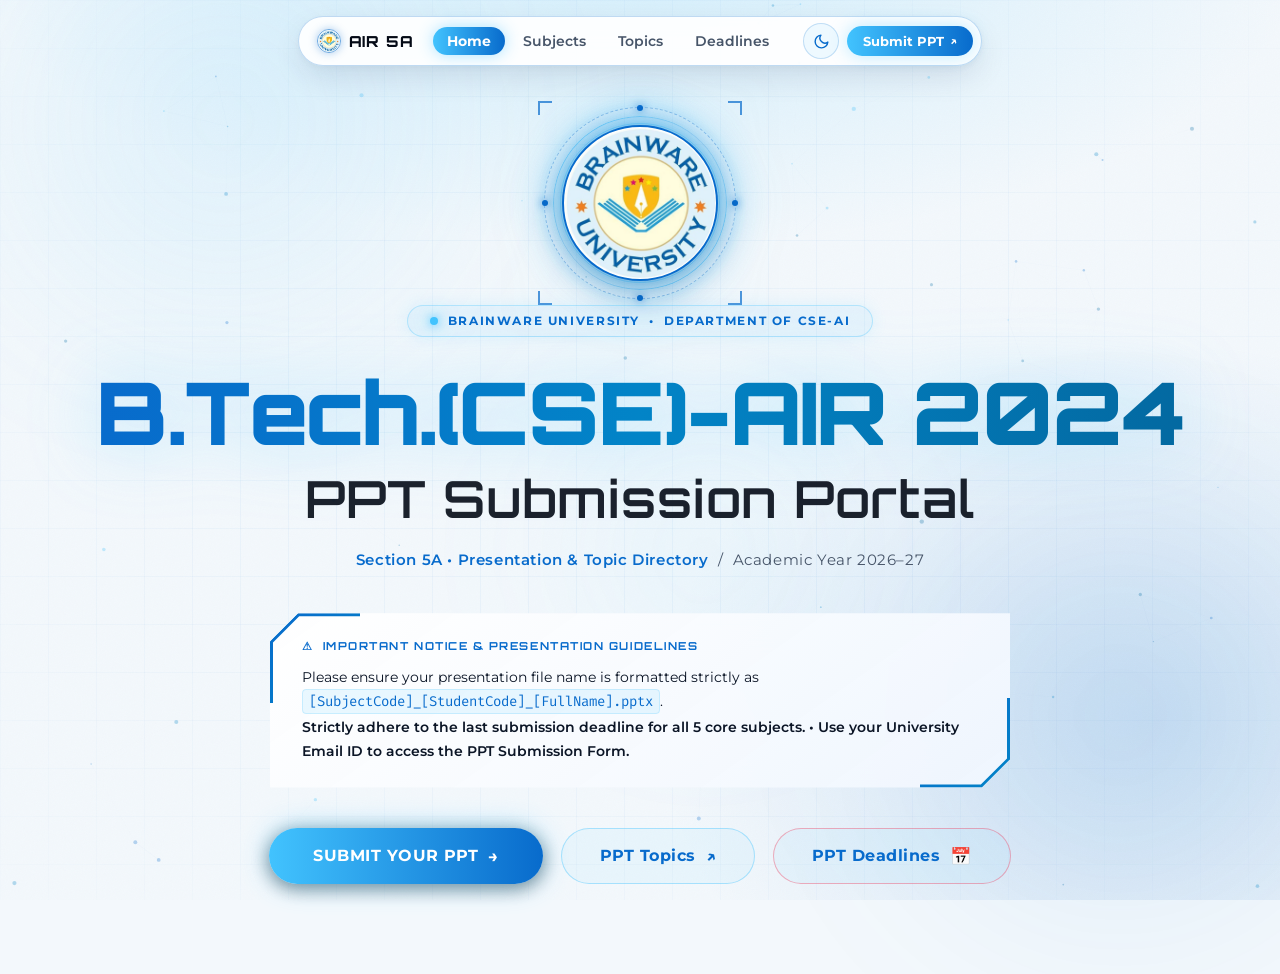
==== index.html @ d817765d "refactor: simplify topic tables to 5 columns - SL, Student Code, Name, Topic, Presentation Date" ====
<!DOCTYPE html>
<html lang="en" data-theme="dark">
<head>
<meta charset="UTF-8">
<meta name="viewport" content="width=device-width, initial-scale=1.0, maximum-scale=5.0">
<meta name="theme-color" content="#03060d">
<meta name="description" content="B.Tech.(CSE)-AIR 2024 • Sem 5 — PPT Submission Portal">
<title>B.Tech.(CSE)-AIR 2024 · Sem 5 — PPT Submission</title>
<link rel="preconnect" href="https://fonts.googleapis.com">
<link rel="preconnect" href="https://fonts.gstatic.com" crossorigin>
<link href="https://fonts.googleapis.com/css2?family=Montserrat:ital,wght@0,300;0,400;0,500;0,600;0,700;0,800;0,900;1,400;1,700&family=Orbitron:wght@500;600;700;800;900&family=Fira+Code:wght@400;500;600&display=swap" rel="stylesheet">
<link rel="stylesheet" href="css/style.css">
</head>
<body>

<!-- FIXED BACKGROUND SYSTEM -->
<div class="bg-layer bg-mesh"></div>
<div class="bg-layer bg-grid"></div>
<div class="bg-layer bg-noise"></div>
<div class="orb orb-1"></div>
<div class="orb orb-2"></div>
<div class="orb orb-3"></div>
<canvas id="constellation"></canvas>

<!-- FLOATING TOP NAVIGATION PILL -->
<header class="site-nav-wrap">
  <div class="site-nav">
    <div class="nav-brand" onclick="nav('home')">
      <img src="assets/brainware_logo.png" alt="Brainware University" class="nav-brand-logo">
      <span class="nav-title">AIR 5A</span>
    </div>
    <nav class="nav-links">
      <button class="nav-link active" onclick="nav('home')" data-nav="home">Home</button>
      <button class="nav-link" onclick="nav('subjects')" data-nav="subjects">Subjects</button>
      <button class="nav-link" onclick="nav('topics')" data-nav="topics">Topics</button>
      <button class="nav-link" onclick="nav('deadlines')" data-nav="deadlines">Deadlines</button>
    </nav>
    <div class="nav-actions">
      <button class="theme-toggle-btn" id="themeToggleBtn" aria-label="Toggle dark / light theme" title="Toggle theme">
        <svg class="theme-icon icon-moon" viewBox="0 0 24 24" fill="none" stroke="currentColor" stroke-width="2" stroke-linecap="round" stroke-linejoin="round">
          <path d="M21 12.79A9 9 0 1 1 11.21 3 7 7 0 0 0 21 12.79z"></path>
        </svg>
        <svg class="theme-icon icon-sun" viewBox="0 0 24 24" fill="none" stroke="currentColor" stroke-width="2" stroke-linecap="round" stroke-linejoin="round">
          <circle cx="12" cy="12" r="5"></circle>
          <line x1="12" y1="1" x2="12" y2="3"></line>
          <line x1="12" y1="21" x2="12" y2="23"></line>
          <line x1="4.22" y1="4.22" x2="5.64" y2="5.64"></line>
          <line x1="18.36" y1="18.36" x2="19.78" y2="19.78"></line>
          <line x1="1" y1="12" x2="3" y2="12"></line>
          <line x1="21" y1="12" x2="23" y2="12"></line>
          <line x1="4.22" y1="19.78" x2="5.64" y2="18.36"></line>
          <line x1="18.36" y1="5.64" x2="19.78" y2="4.22"></line>
        </svg>
      </button>
      <button class="nav-btn-submit" onclick="nav('subjects')">
        <span>Submit PPT</span>
        <span class="btn-arrow">↗</span>
      </button>
    </div>
  </div>
</header>

<!-- =========================================================================
     PAGE 1: HOME LANDING PAGE
========================================================================= -->
<div class="page active" id="home">

  <!-- =====================================================================
       ANIMATED HERO LOGO SHOWCASE (BRAINWARE UNIVERSITY)
  ===================================================================== -->
  <div class="hero-logo-showcase" id="heroLogoShowcase" aria-label="Brainware University Official Emblem">
    <div class="logo-ambient-aura" aria-hidden="true"></div>
    <div class="logo-orbital-ring ring-outer" aria-hidden="true">
      <span class="satellite-dot sat-1"></span>
      <span class="satellite-dot sat-2"></span>
      <span class="satellite-dot sat-3"></span>
      <span class="satellite-dot sat-4"></span>
    </div>
    <div class="logo-orbital-ring ring-mid" aria-hidden="true"></div>
    <div class="logo-orbital-ring ring-inner" aria-hidden="true"></div>
    <div class="logo-corner-brackets" aria-hidden="true">
      <span class="bracket-item b-tl"></span>
      <span class="bracket-item b-tr"></span>
      <span class="bracket-item b-bl"></span>
      <span class="bracket-item b-br"></span>
    </div>
    <div class="logo-disc" tabindex="0" role="img" aria-label="Brainware University Logo">
      <img src="assets/brainware_logo.png" alt="Brainware University Official Logo" class="hero-uni-logo" id="heroUniLogo">
      <div class="logo-shimmer-sweep" aria-hidden="true"></div>
      <div class="logo-ring-pulse" aria-hidden="true"></div>
    </div>
  </div>

  <div class="uni-badge">
    <span class="uni-badge-pulse"></span>
    Brainware University &nbsp;•&nbsp; Department of CSE-AI
  </div>

  <h1 class="hero-title">
    <span class="hero-line1">B.Tech.(CSE)-AIR 2024</span>
    <span class="hero-line2">PPT Submission Portal</span>
  </h1>

  <p class="hero-sub">
    <span>Section 5A • Presentation & Topic Directory</span> &nbsp;/&nbsp; Academic Year 2026–27
  </p>

  <div class="notice-card">
    <div class="notice-label">
      ⚠ &nbsp;Important Notice & Presentation Guidelines
    </div>
    Please ensure your presentation file name is formatted strictly as <code>[SubjectCode]_[StudentCode]_[FullName].pptx</code>.
    <br><strong>Strictly adhere to the last submission deadline for all 5 core subjects. • Use your University Email ID to access the PPT Submission Form.</strong>
  </div>

  <div class="cta-group">
    <button class="btn-primary" id="ctaBtn" onclick="nav('subjects')" aria-label="Go to subject list to submit your presentation">
      <span class="btn-label">Submit Your PPT</span>
      <span class="btn-icon">→</span>
    </button>
    <button class="btn-secondary" id="topicBtn" aria-label="Know your presentation topic">
      <span class="btn-label">PPT Topics</span>
      <span class="btn-icon">↗</span>
    </button>
    <button class="btn-secondary" id="deadlineBtn" style="border-color: rgba(244, 63, 94, 0.4);" aria-label="Check the last submission date">
      <span class="btn-label">PPT Deadlines</span>
      <span class="btn-icon">📅</span>
    </button>
  </div>

</div>

<!-- =========================================================================
     PAGE 2: SUBJECTS LISTING PAGE
========================================================================= -->
<div class="page" id="subjects">
  <button class="back-btn" id="backBtn">← Back</button>

  <div class="section-header">
    <div class="section-eyebrow">Semester 5 Subjects</div>
    <h2 class="section-title">Select <em>The Subject</em></h2>
    <p class="section-desc">Tap a subject to view assigned presentation topics, guidelines, and submit your presentation slides</p>
  </div>

  <div class="cards-grid" role="list">

    <!-- Subject 01 -->
    <div class="subject-card" role="listitem" data-code="BTR50112">
      <div class="card-num">Subject 01</div>
      <div>
        <div class="card-name">Robotics and Artificial Intelligence</div>
        <div class="card-code">BTR50112</div>
      </div>
      <div class="card-deadline">📅 Last Submission Date: September 28, 2026</div>
      <div class="card-actions">
        <button class="card-action-btn primary" onclick="nav('rai-detail')">View Topics & Schedule ↗</button>
        <button class="card-action-btn secondary" onclick="openSubmitModal('BTR50112')">Submit PPT ↗</button>
      </div>
      <div class="card-arrow" onclick="nav('rai-detail')">↗</div>
    </div>

    <!-- Subject 02 -->
    <div class="subject-card" role="listitem" data-code="BTR50113">
      <div class="card-num">Subject 02</div>
      <div>
        <div class="card-name">Robot Safety and Maintenance</div>
        <div class="card-code">BTR50113</div>
      </div>
      <div class="card-deadline">📅 Last Submission Date: October 5, 2026</div>
      <div class="card-actions">
        <button class="card-action-btn primary" onclick="nav('rsm-detail')">View Topics & Schedule ↗</button>
        <button class="card-action-btn secondary" onclick="openSubmitModal('BTR50113')">Submit PPT ↗</button>
      </div>
      <div class="card-arrow" onclick="nav('rsm-detail')">↗</div>
    </div>

    <!-- Subject 03 -->
    <div class="subject-card" role="listitem" data-code="BTR50114">
      <div class="card-num">Subject 03</div>
      <div>
        <div class="card-name">Theory of Machine & Machine Design</div>
        <div class="card-code">BTR50114</div>
      </div>
      <div class="card-deadline">📅 Last Submission Date: October 8, 2026</div>
      <div class="card-actions">
        <button class="card-action-btn primary" onclick="nav('tmmd-detail')">View Topics & Schedule ↗</button>
        <button class="card-action-btn secondary" onclick="openSubmitModal('BTR50114')">Submit PPT ↗</button>
      </div>
      <div class="card-arrow" onclick="nav('tmmd-detail')">↗</div>
    </div>

    <!-- Subject 04 -->
    <div class="subject-card" role="listitem" data-code="BTR50115">
      <div class="card-num">Subject 04</div>
      <div>
        <div class="card-name">Professional Ethics</div>
        <div class="card-code">BTR50115</div>
      </div>
      <div class="card-deadline">📅 Last Submission Date: September 28, 2026</div>
      <div class="card-actions">
        <button class="card-action-btn primary" onclick="nav('pe-detail')">View Topics & Schedule ↗</button>
        <button class="card-action-btn secondary" onclick="openSubmitModal('BTR50115')">Submit PPT ↗</button>
      </div>
      <div class="card-arrow" onclick="nav('pe-detail')">↗</div>
    </div>

    <!-- Subject 05 -->
    <div class="subject-card" role="listitem" data-code="BTR50116">
      <div class="card-num">Subject 05</div>
      <div>
        <div class="card-name">Robotic Algorithms</div>
        <div class="card-code">BTR50116</div>
      </div>
      <div class="card-deadline">📅 Last Submission Date: October 15, 2026</div>
      <div class="card-actions">
        <button class="card-action-btn primary" onclick="nav('ra-detail')">View Topics & Schedule ↗</button>
        <button class="card-action-btn secondary" onclick="openSubmitModal('BTR50116')">Submit PPT ↗</button>
      </div>
      <div class="card-arrow" onclick="nav('ra-detail')">↗</div>
    </div>

  </div>
</div>


<!-- =========================================================================
     PAGE 3: MASTER TOPICS DIRECTORY
========================================================================= -->
<div class="page" id="topics">
  <button class="back-btn" id="backBtn2">← Back</button>

  <div class="section-header">
    <div class="section-eyebrow">Find Your Topic</div>
    <h2 class="section-title">Your <em>Presentation Topics</em></h2>
    <p class="section-desc">Locate your Student Code or Name across all 5 subjects, or filter by specific subject</p>
  </div>

  <!-- Subject Quick Launch Grid -->
  <div class="cards-grid" role="list">
    <div class="topic-card clickable" id="raiCard" role="listitem" tabindex="0" data-code="BTR50112" aria-label="View Robotics & AI topics">
      <div class="card-num">Subject 01</div>
      <div>
        <div class="card-name">Robotics and Artificial Intelligence</div>
        <div class="card-code">BTR50112</div>
      </div>
      <div class="card-status-ready">✓ &nbsp;55 Topics available — click to view</div>
      <div class="card-arrow">↗</div>
    </div>

    <div class="topic-card clickable" id="rsmCard" role="listitem" tabindex="0" data-code="BTR50113" aria-label="View Robot Safety topics">
      <div class="card-num">Subject 02</div>
      <div>
        <div class="card-name">Robot Safety and Maintenance</div>
        <div class="card-code">BTR50113</div>
      </div>
      <div class="card-status-ready">✓ &nbsp;55 Topics available — click to view</div>
      <div class="card-arrow">↗</div>
    </div>

    <div class="topic-card clickable" id="tmmdCard" role="listitem" tabindex="0" data-code="BTR50114" aria-label="View Theory of Machine topics">
      <div class="card-num">Subject 03</div>
      <div>
        <div class="card-name">Theory of Machine & Machine Design</div>
        <div class="card-code">BTR50114</div>
      </div>
      <div class="card-status-ready">✓ &nbsp;55 Topics available — click to view</div>
      <div class="card-arrow">↗</div>
    </div>

    <div class="topic-card clickable" id="peCard" role="listitem" tabindex="0" data-code="BTR50115" aria-label="View Professional Ethics topics">
      <div class="card-num">Subject 04</div>
      <div>
        <div class="card-name">Professional Ethics</div>
        <div class="card-code">BTR50115</div>
      </div>
      <div class="card-status-ready">✓ &nbsp;56 Topics available — click to view</div>
      <div class="card-arrow">↗</div>
    </div>

    <div class="topic-card clickable" id="raCard" role="listitem" tabindex="0" data-code="BTR50116" aria-label="View Robotic Algorithms topics">
      <div class="card-num">Subject 05</div>
      <div>
        <div class="card-name">Robotic Algorithms</div>
        <div class="card-code">BTR50116</div>
      </div>
      <div class="card-status-ready">✓ &nbsp;55 Topics available — click to view</div>
      <div class="card-arrow">↗</div>
    </div>
  </div>

  <!-- Master Universal Search & Filter Section -->
  <div class="search-section-box">
    <div class="search-wrap">
      <span class="search-icon">🔍</span>
      <input class="search-input" id="masterSearch" type="search" placeholder="Search across all subjects by student code, name, or topic…" autocomplete="off" spellcheck="false">
    </div>

    <div class="filter-pills" id="masterFilterPills">
      <button class="filter-btn active" data-filter="all">All Subjects (276)</button>
      <button class="filter-btn" data-filter="rai">Robotics & AI (55)</button>
      <button class="filter-btn" data-filter="rsm">Robot Safety (55)</button>
      <button class="filter-btn" data-filter="tmmd">Machine Design (55)</button>
      <button class="filter-btn" data-filter="pe">Prof. Ethics (56)</button>
      <button class="filter-btn" data-filter="ra">Robotic Algorithms (55)</button>
    </div>

    <div class="search-count" id="masterCount">Showing all <strong>276</strong> topic allocations</div>

    <div class="table-wrap">
      <table class="data-table" id="masterTable">
        <thead>
          <tr>
            <th>SL.</th>
            <th>STUDENT CODE</th>
            <th>NAME</th>
            <th>PRESENTATION TOPIC</th>
            <th>PRESENTATION DATE (IF AVAILABLE)</th>
          </tr>
        </thead>
        <tbody id="masterTbody"></tbody>
      </table>
    </div>
  </div>
</div>


<!-- =========================================================================
     PAGE 4: SUBMISSION DEADLINES
========================================================================= -->
<div class="page" id="deadlines">
  <button class="back-btn" id="backBtn6">← Back</button>
  
  <div class="detail-header">
    <div class="section-eyebrow">Submission Calendar</div>
    <h2>Submission <em>Deadlines</em></h2>
    <p>Final dates for PPT submission & presentation schedule — Semester 5 (AIR 5A)</p>
  </div>
  
  <div class="table-wrap">
    <table class="data-table">
      <thead>
        <tr>
          <th>Sl.</th>
          <th>Subject Name</th>
          <th>Subject Code</th>
          <th>Submission Deadline</th>
        </tr>
      </thead>
      <tbody>
        <tr>
          <td class="td-sl">01</td>
          <td class="td-name">Robotics and Artificial Intelligence</td>
          <td class="td-code">BTR50112</td>
          <td class="td-date">September 28, 2026</td>
        </tr>
        <tr>
          <td class="td-sl">02</td>
          <td class="td-name">Robot Safety and Maintenance</td>
          <td class="td-code">BTR50113</td>
          <td class="td-date">October 5, 2026</td>
        </tr>
        <tr>
          <td class="td-sl">03</td>
          <td class="td-name">Theory of Machine & Machine Design</td>
          <td class="td-code">BTR50114</td>
          <td class="td-date">October 8, 2026</td>
        </tr>
        <tr>
          <td class="td-sl">04</td>
          <td class="td-name">Professional Ethics</td>
          <td class="td-code">BTR50115</td>
          <td class="td-date">September 28, 2026</td>
        </tr>
        <tr>
          <td class="td-sl">05</td>
          <td class="td-name">Robotic Algorithms</td>
          <td class="td-code">BTR50116</td>
          <td class="td-date">October 15, 2026</td>
        </tr>
      </tbody>
    </table>
  </div>
</div>


<!-- =========================================================================
     PAGE 5: SUBJECT DETAIL - ROBOTICS AND AI (BTR50112)
========================================================================= -->
<div class="page" id="rai-detail">
  <button class="back-btn" id="backBtn3">← Back to Subjects</button>
  <div class="detail-header">
    <h2>Robotics and <em>Artificial Intelligence</em></h2>
    <p>B.Tech.(CSE) – AIR 2024 &nbsp;·&nbsp; Year 3 • Semester 5 (Section 5A)</p>
  </div>
  <div class="detail-meta">
    <span class="meta-pill cyan">BTR50112</span>
    <span class="meta-pill slate">4 Credits • Dept. of CSE</span>
    <span class="meta-pill slate">Date Format: dd/mm/yyyy</span>
    <span class="meta-pill" style="color:var(--green);background:rgba(16,185,129,0.08);border-color:rgba(16,185,129,0.25);">SUBMISSION OPEN</span>
  </div>
  <div class="search-wrap">
    <span class="search-icon">🔍</span>
    <input class="search-input" id="raiSearch" type="search" placeholder="Search by student code, name or topic…" autocomplete="off" spellcheck="false">
  </div>
  <div class="search-count" id="raiCount">Showing all <strong>55</strong> students</div>
  <div class="table-wrap">
    <table class="data-table" id="raiTable">
      <thead>
        <tr>
          <th>SL.</th>
          <th>STUDENT CODE</th>
          <th>NAME</th>
          <th>PRESENTATION TOPIC</th>
          <th>PRESENTATION DATE (IF AVAILABLE)</th>
        </tr>
      </thead>
      <tbody id="raiTbody"></tbody>
    </table>
  </div>
  <div class="detail-footer-action">
    <button class="btn-primary" onclick="openSubmitModal('BTR50112')">Submit PPT for Robotics & AI →</button>
  </div>
</div>


<!-- =========================================================================
     PAGE 6: SUBJECT DETAIL - ROBOT SAFETY & MAINTENANCE (BTR50113)
========================================================================= -->
<div class="page" id="rsm-detail">
  <button class="back-btn" id="backBtn4">← Back to Subjects</button>
  <div class="detail-header">
    <h2>Robot Safety and <em>Maintenance</em></h2>
    <p>B.Tech.(CSE) – AIR 2024 &nbsp;·&nbsp; Year 3 • Semester 5 (Section 5A)</p>
  </div>
  <div class="detail-meta">
    <span class="meta-pill cyan">BTR50113</span>
    <span class="meta-pill slate">3 Credits • Dept. of CSE</span>
    <span class="meta-pill slate">Date Format: dd/mm/yyyy</span>
    <span class="meta-pill" style="color:var(--green);background:rgba(16,185,129,0.08);border-color:rgba(16,185,129,0.25);">SUBMISSION OPEN</span>
  </div>
  <div class="search-wrap">
    <span class="search-icon">🔍</span>
    <input class="search-input" id="rsmSearch" type="search" placeholder="Search by student code, name or topic…" autocomplete="off" spellcheck="false">
  </div>
  <div class="search-count" id="rsmCount">Showing all <strong>55</strong> students</div>
  <div class="table-wrap">
    <table class="data-table" id="rsmTable">
      <thead>
        <tr>
          <th>SL.</th>
          <th>STUDENT CODE</th>
          <th>NAME</th>
          <th>PRESENTATION TOPIC</th>
          <th>PRESENTATION DATE (IF AVAILABLE)</th>
        </tr>
      </thead>
      <tbody id="rsmTbody"></tbody>
    </table>
  </div>
  <div class="detail-footer-action">
    <button class="btn-primary" onclick="openSubmitModal('BTR50113')">Submit PPT for Robot Safety →</button>
  </div>
</div>


<!-- =========================================================================
     PAGE 7: SUBJECT DETAIL - THEORY OF MACHINE & MACHINE DESIGN (BTR50114)
========================================================================= -->
<div class="page" id="tmmd-detail">
  <button class="back-btn" id="backBtn5">← Back to Subjects</button>
  <div class="detail-header">
    <h2>Theory of Machine & <em>Machine Design</em></h2>
    <p>B.Tech.(CSE) – AIR 2024 &nbsp;·&nbsp; Year 3 • Semester 5 (Section 5A)</p>
  </div>
  <div class="detail-meta">
    <span class="meta-pill cyan">BTR50114</span>
    <span class="meta-pill slate">4 Credits • Dept. of Mechanical & CSE</span>
    <span class="meta-pill slate">Date Format: dd/mm/yyyy</span>
    <span class="meta-pill" style="color:var(--green);background:rgba(16,185,129,0.08);border-color:rgba(16,185,129,0.25);">SUBMISSION OPEN</span>
  </div>
  <div class="search-wrap">
    <span class="search-icon">🔍</span>
    <input class="search-input" id="tmmdSearch" type="search" placeholder="Search by student code, name or topic…" autocomplete="off" spellcheck="false">
  </div>
  <div class="search-count" id="tmmdCount">Showing all <strong>55</strong> students</div>
  <div class="table-wrap">
    <table class="data-table" id="tmmdTable">
      <thead>
        <tr>
          <th>SL.</th>
          <th>STUDENT CODE</th>
          <th>NAME</th>
          <th>PRESENTATION TOPIC</th>
          <th>PRESENTATION DATE (IF AVAILABLE)</th>
        </tr>
      </thead>
      <tbody id="tmmdTbody"></tbody>
    </table>
  </div>
  <div class="detail-footer-action">
    <button class="btn-primary" onclick="openSubmitModal('BTR50114')">Submit PPT for Machine Design →</button>
  </div>
</div>


<!-- =========================================================================
     PAGE 8: SUBJECT DETAIL - PROFESSIONAL ETHICS (BTR50115)
========================================================================= -->
<div class="page" id="pe-detail">
  <button class="back-btn" id="backBtn7">← Back to Subjects</button>
  <div class="detail-header">
    <h2>Professional <em>Ethics</em></h2>
    <p>B.Tech.(CSE) – AIR 2024 &nbsp;·&nbsp; Year 3 • Semester 5 (Section 5A)</p>
  </div>
  <div class="detail-meta">
    <span class="meta-pill cyan">BTR50115</span>
    <span class="meta-pill slate">2 Credits • Humanities & Social Sciences</span>
    <span class="meta-pill slate">Date Format: dd/mm/yyyy</span>
    <span class="meta-pill" style="color:var(--green);background:rgba(16,185,129,0.08);border-color:rgba(16,185,129,0.25);">SUBMISSION OPEN</span>
  </div>
  <div class="search-wrap">
    <span class="search-icon">🔍</span>
    <input class="search-input" id="peSearch" type="search" placeholder="Search by student code, name or topic…" autocomplete="off" spellcheck="false">
  </div>
  <div class="search-count" id="peCount">Showing all <strong>56</strong> students</div>
  <div class="table-wrap">
    <table class="data-table" id="peTable">
      <thead>
        <tr>
          <th>SL.</th>
          <th>STUDENT CODE</th>
          <th>NAME</th>
          <th>PRESENTATION TOPIC</th>
          <th>PRESENTATION DATE (IF AVAILABLE)</th>
        </tr>
      </thead>
      <tbody id="peTbody"></tbody>
    </table>
  </div>
  <div class="detail-footer-action">
    <button class="btn-primary" onclick="openSubmitModal('BTR50115')">Submit PPT for Professional Ethics →</button>
  </div>
</div>


<!-- =========================================================================
     PAGE 9: SUBJECT DETAIL - ROBOTIC ALGORITHMS (BTR50116)
========================================================================= -->
<div class="page" id="ra-detail">
  <button class="back-btn" id="backBtn8">← Back to Subjects</button>
  <div class="detail-header">
    <h2>Robotic <em>Algorithms</em></h2>
    <p>B.Tech.(CSE) – AIR 2024 &nbsp;·&nbsp; Year 3 • Semester 5 (Section 5A)</p>
  </div>
  <div class="detail-meta">
    <span class="meta-pill cyan">BTR50116</span>
    <span class="meta-pill slate">4 Credits • Dept. of CSE</span>
    <span class="meta-pill slate">Date Format: dd/mm/yyyy</span>
    <span class="meta-pill" style="color:var(--green);background:rgba(16,185,129,0.08);border-color:rgba(16,185,129,0.25);">SUBMISSION OPEN</span>
  </div>
  <div class="search-wrap">
    <span class="search-icon">🔍</span>
    <input class="search-input" id="raSearch" type="search" placeholder="Search by student code, name or topic…" autocomplete="off" spellcheck="false">
  </div>
  <div class="search-count" id="raCount">Showing all <strong>55</strong> students</div>
  <div class="table-wrap">
    <table class="data-table" id="raTable">
      <thead>
        <tr>
          <th>SL.</th>
          <th>STUDENT CODE</th>
          <th>NAME</th>
          <th>PRESENTATION TOPIC</th>
          <th>PRESENTATION DATE (IF AVAILABLE)</th>
        </tr>
      </thead>
      <tbody id="raTbody"></tbody>
    </table>
  </div>
  <div class="detail-footer-action">
    <button class="btn-primary" onclick="openSubmitModal('BTR50116')">Submit PPT for Robotic Algorithms →</button>
  </div>
</div>


<!-- =========================================================================
     INTERACTIVE PPT SUBMISSION MODAL
========================================================================= -->
<div class="modal-backdrop" id="submitModal" role="dialog" aria-modal="true" aria-labelledby="modalTitle">
  <div class="modal-box">
    <div class="modal-header">
      <div class="modal-badge">Direct Upload</div>
      <h3 id="modalTitle">Submit Your Presentation</h3>
      <button class="modal-close" onclick="closeSubmitModal()" aria-label="Close dialog">×</button>
    </div>

    <!-- Form View -->
    <div id="modalFormView">
      <form id="pptUploadForm" onsubmit="handleFormSubmit(event)">
        
        <div class="form-group">
          <label for="modalSubject">Select Subject</label>
          <select id="modalSubject" required onchange="onModalSubjectChange()">
            <option value="">-- Choose Subject --</option>
            <option value="BTR50112">Robotics and Artificial Intelligence (BTR50112)</option>
            <option value="BTR50113">Robot Safety and Maintenance (BTR50113)</option>
            <option value="BTR50114">Theory of Machine & Machine Design (BTR50114)</option>
            <option value="BTR50115">Professional Ethics (BTR50115)</option>
            <option value="BTR50116">Robotic Algorithms (BTR50116)</option>
          </select>
        </div>

        <div class="form-row two-col">
          <div class="form-group">
            <label for="modalRoll">Student Code / Roll</label>
            <input type="text" id="modalRoll" placeholder="e.g. BWU/BAR/24/001" required autocomplete="off" oninput="onModalRollInput()">
          </div>
          <div class="form-group">
            <label for="modalName">Full Name</label>
            <input type="text" id="modalName" placeholder="Full Student Name" required>
          </div>
        </div>

        <div class="form-group">
          <label for="modalTopic">Assigned Presentation Topic</label>
          <input type="text" id="modalTopic" placeholder="Topic will auto-fill from roster..." required>
        </div>

        <div class="form-group">
          <label>Attach Presentation File (.pptx, .ppt, .pdf)</label>
          <div class="drop-zone" id="modalDropZone">
            <div class="drop-icon">📁</div>
            <div class="drop-text">Drag & drop your presentation file here, or <span>Browse</span></div>
            <div class="drop-sub">Accepted formats: .pptx, .ppt, .pdf (Max size: 50MB)</div>
            <input type="file" id="modalFileInput" accept=".pptx,.ppt,.pdf" style="display:none" onchange="onFileSelected(this)">
          </div>
          <div class="selected-file-badge" id="selectedFileBadge" style="display:none">
            <span class="file-icon">📄</span>
            <span class="file-name" id="selectedFileName"></span>
            <button type="button" class="file-remove" onclick="removeSelectedFile()">×</button>
          </div>
        </div>

        <div class="modal-actions">
          <button type="button" class="btn-secondary" onclick="closeSubmitModal()">Cancel</button>
          <button type="submit" class="btn-primary" id="modalSubmitBtn">
            <span class="btn-label">Submit Presentation</span>
            <span class="btn-icon">→</span>
          </button>
        </div>
      </form>
    </div>

    <!-- Success / Receipt View -->
    <div id="modalSuccessView" style="display:none">
      <div class="success-icon">✓</div>
      <h3 class="success-title">Presentation Submitted!</h3>
      <p class="success-sub">Your presentation has been verified and registered in the departmental evaluation log.</p>
      
      <div class="receipt-card">
        <div class="receipt-row">
          <span class="receipt-label">Receipt Code:</span>
          <span class="receipt-val code" id="receiptId">AIR5A-BTR50112-001-9921</span>
        </div>
        <div class="receipt-row">
          <span class="receipt-label">Student:</span>
          <span class="receipt-val" id="receiptStudent">SOUMEN BHANDARI (BWU/BAR/24/001)</span>
        </div>
        <div class="receipt-row">
          <span class="receipt-label">Subject:</span>
          <span class="receipt-val" id="receiptSubject">Robotics and Artificial Intelligence</span>
        </div>
        <div class="receipt-row">
          <span class="receipt-label">Topic:</span>
          <span class="receipt-val" id="receiptTopic">Forward and Inverse Kinematics in Articulated Arms</span>
        </div>
        <div class="receipt-row">
          <span class="receipt-label">Timestamp:</span>
          <span class="receipt-val" id="receiptTime"></span>
        </div>
      </div>

      <div class="modal-actions" style="margin-top:20px;">
        <button class="btn-secondary" onclick="copyReceiptCode()">Copy Receipt ID</button>
        <button class="btn-primary" onclick="closeSubmitModal()">Done</button>
      </div>
    </div>

  </div>
</div>

<!-- TOAST CONTAINER -->
<div id="toast" class="toast-popup"></div>

<script src="js/app.js"></script>
</body>
</html>
---- css/style.css ----
/* ==========================================================================
   B.Tech.(CSE)-AIR 2024 · Sem 5 / AIR 5A — CYBER EVENT DESIGN SYSTEM
   Theme inspired by Hack2Skill Snowflake CoCo CLI Hackathon GCC Edition
   Palette: Pitch Obsidian Black (#000000), Snowflake Cyan (#42c3fe), Cobalt (#086bcc)
   Typography: Orbitron (Display / Headings) & Montserrat (Body / UI)
   ========================================================================== */

*, *::before, *::after {
  box-sizing: border-box;
  margin: 0;
  padding: 0;
}

:root, [data-theme="dark"] {
  /* Core Hackathon Dark Palette */
  --bg:            #000000;
  --bg2:           #040711;
  --bg3:           #070d1e;
  --surface:       rgba(8, 14, 28, 0.85);
  --surface2:      rgba(12, 22, 42, 0.75);
  --surface-solid: #060b18;

  --card-bg:       linear-gradient(180deg, rgba(8, 16, 32, 0.9) 0%, rgba(3, 7, 18, 0.96) 100%);
  --card-border:   rgba(66, 195, 254, 0.2);
  --card-hover-border: rgba(66, 195, 254, 0.65);
  --card-shadow:   0 16px 40px rgba(0, 0, 0, 0.75), 0 0 24px rgba(66, 195, 254, 0.06);
  --card-hover-shadow: 0 24px 50px rgba(0, 0, 0, 0.88), 0 0 38px rgba(66, 195, 254, 0.25);

  /* Snowflake CoCo CLI Colors */
  --cyan:          #42c3fe;
  --cyan-glow:     rgba(66, 195, 254, 0.4);
  --cyan-subtle:   rgba(66, 195, 254, 0.1);
  --blue:          #086bcc;
  --blue-glow:     rgba(8, 107, 204, 0.35);
  --violet:        #086bcc;
  --violet-glow:   rgba(8, 107, 204, 0.3);
  --amber:         #38bdf8;
  --amber-glow:    rgba(56, 189, 248, 0.25);
  --green:         #10b981;
  --green-glow:    rgba(16, 185, 129, 0.25);
  --rose:          #f43f5e;

  --txt:           #ffffff;
  --txt2:          #94a3b8;
  --txt3:          #64748b;
  --txt-heading:   #ffffff;

  --border:        rgba(66, 195, 254, 0.2);
  --border2:       rgba(8, 107, 204, 0.25);
  --nav-bg:        rgba(4, 7, 17, 0.82);
  --nav-border:    rgba(66, 195, 254, 0.26);
  --nav-shadow:    0 14px 40px rgba(0, 0, 0, 0.75), 0 0 25px rgba(66, 195, 254, 0.12);

  --table-head-bg: rgba(8, 16, 32, 0.96);
  --table-row-alt: rgba(10, 20, 40, 0.4);
  --table-row-hover: rgba(66, 195, 254, 0.08);
  --table-border:  rgba(66, 195, 254, 0.2);

  --input-bg:      rgba(6, 12, 26, 0.9);
  --modal-bg:      rgba(4, 8, 18, 0.97);
  --modal-border:  rgba(66, 195, 254, 0.3);
  --badge-bg:      rgba(66, 195, 254, 0.1);
  --notice-bg:     rgba(8, 16, 32, 0.9);
  --notice-border: rgba(66, 195, 254, 0.3);
  --notice-strong: #38bdf8;

  --hero-grad-start: #42c3fe;
  --hero-grad-mid:   #22d3ee;
  --hero-grad-end:   #086bcc;

  --mesh-bg:       radial-gradient(ellipse 80% 50% at 50% -5%, rgba(66, 195, 254, 0.24) 0%, transparent 65%),
                   radial-gradient(ellipse 60% 65% at 90% 80%, rgba(8, 107, 204, 0.22) 0%, transparent 65%),
                   radial-gradient(ellipse 55% 55% at 10% 65%, rgba(66, 195, 254, 0.14) 0%, transparent 65%),
                   #000000;
  --grid-color:    rgba(66, 195, 254, 0.045);
  --orb-1-bg:      radial-gradient(circle, rgba(66, 195, 254, 0.18) 0%, transparent 70%);
  --orb-2-bg:      radial-gradient(circle, rgba(8, 107, 204, 0.20) 0%, transparent 70%);
  --orb-3-bg:      radial-gradient(circle, rgba(34, 211, 238, 0.12) 0%, transparent 70%);
  --canvas-opacity: 0.42;

  --r:             16px;
  --r2:            10px;
  --pill:          9999px;

  --font-display:  'Orbitron', -apple-system, BlinkMacSystemFont, 'Segoe UI', Roboto, sans-serif;
  --font-body:     'Montserrat', -apple-system, BlinkMacSystemFont, 'Segoe UI', Roboto, sans-serif;
  --font-mono:     'Fira Code', 'Consolas', monospace;
}

[data-theme="light"] {
  /* Snowflake Glacier White Theme */
  --bg:            #f3f8fc;
  --bg2:           #e8f2fb;
  --bg3:           #dbeafe;
  --surface:       rgba(255, 255, 255, 0.94);
  --surface2:      rgba(243, 248, 253, 0.9);
  --surface-solid: #ffffff;

  --card-bg:       linear-gradient(180deg, rgba(255, 255, 255, 0.98), rgba(240, 246, 253, 0.94));
  --card-border:   rgba(8, 107, 204, 0.2);
  --card-hover-border: rgba(8, 107, 204, 0.65);
  --card-shadow:   0 10px 30px -4px rgba(8, 28, 64, 0.08), 0 4px 12px -2px rgba(8, 28, 64, 0.04);
  --card-hover-shadow: 0 20px 40px -6px rgba(8, 28, 64, 0.16), 0 8px 24px rgba(66, 195, 254, 0.25);

  --cyan:          #086bcc;
  --cyan-glow:     rgba(8, 107, 204, 0.28);
  --cyan-subtle:   rgba(8, 107, 204, 0.08);
  --blue:          #0284c7;
  --blue-glow:     rgba(2, 132, 199, 0.25);
  --violet:        #0284c7;
  --violet-glow:   rgba(2, 132, 199, 0.22);
  --amber:         #0284c7;
  --amber-glow:    rgba(2, 132, 199, 0.2);
  --green:         #059669;
  --green-glow:    rgba(5, 150, 105, 0.2);
  --rose:          #e11d48;

  --txt:           #0b1526;
  --txt2:          #475569;
  --txt3:          #64748b;
  --txt-heading:   #040a16;

  --border:        rgba(8, 107, 204, 0.2);
  --border2:       rgba(66, 195, 254, 0.3);
  --nav-bg:        rgba(255, 255, 255, 0.92);
  --nav-border:    rgba(8, 107, 204, 0.25);
  --nav-shadow:    0 12px 32px -4px rgba(8, 28, 64, 0.12), 0 2px 8px rgba(8, 28, 64, 0.04);

  --table-head-bg: rgba(235, 243, 252, 0.98);
  --table-row-alt: rgba(245, 249, 254, 0.85);
  --table-row-hover: rgba(8, 107, 204, 0.08);
  --table-border:  rgba(8, 107, 204, 0.18);

  --input-bg:      #ffffff;
  --modal-bg:      rgba(255, 255, 255, 0.98);
  --modal-border:  rgba(8, 107, 204, 0.25);
  --badge-bg:      rgba(8, 107, 204, 0.08);
  --notice-bg:     rgba(255, 255, 255, 0.96);
  --notice-border: rgba(8, 107, 204, 0.3);
  --notice-strong: #086bcc;

  --hero-grad-start: #086bcc;
  --hero-grad-mid:   #0284c7;
  --hero-grad-end:   #0369a1;

  --mesh-bg:       radial-gradient(ellipse 80% 50% at 50% -5%, rgba(66, 195, 254, 0.18) 0%, transparent 65%),
                   radial-gradient(ellipse 60% 65% at 90% 80%, rgba(8, 107, 204, 0.14) 0%, transparent 65%),
                   #f3f8fc;
  --grid-color:    rgba(8, 107, 204, 0.04);
  --orb-1-bg:      radial-gradient(circle, rgba(66, 195, 254, 0.12) 0%, transparent 70%);
  --orb-2-bg:      radial-gradient(circle, rgba(8, 107, 204, 0.10) 0%, transparent 70%);
  --orb-3-bg:      radial-gradient(circle, rgba(66, 195, 254, 0.08) 0%, transparent 70%);
  --canvas-opacity: 0.45;
}

html { 
  scroll-behavior: smooth; 
  -webkit-text-size-adjust: 100%; 
}

body {
  font-family: var(--font-body);
  background: var(--bg);
  color: var(--txt);
  min-height: 100dvh;
  overflow-x: hidden;
  -webkit-font-smoothing: antialiased;
  transition: background-color 0.3s ease, color 0.3s ease;
}

/* ━━━━━━━━━━━━━━━━━━━━━━━━━━━━━━━━━━━━
   BACKGROUND SYSTEM
━━━━━━━━━━━━━━━━━━━━━━━━━━━━━━━━━━━━ */
.bg-layer {
  position: fixed; inset: 0; pointer-events: none;
}

/* Gradient mesh */
.bg-mesh {
  z-index: 0;
  background: var(--mesh-bg);
  transition: background 0.3s ease;
}

/* Fine grid */
.bg-grid {
  z-index: 1;
  background-image:
    linear-gradient(var(--grid-color) 1px, transparent 1px),
    linear-gradient(90deg, var(--grid-color) 1px, transparent 1px);
  background-size: 48px 48px;
  mask-image: radial-gradient(ellipse 100% 100% at 50% 50%, black 30%, transparent 80%);
  -webkit-mask-image: radial-gradient(ellipse 100% 100% at 50% 50%, black 30%, transparent 80%);
}

/* Noise texture */
.bg-noise {
  z-index: 2;
  opacity: 0.025;
  background-image: url("data:image/svg+xml,%3Csvg viewBox='0 0 256 256' xmlns='http://www.w3.org/2000/svg'%3E%3Cfilter id='n'%3E%3CfeTurbulence type='fractalNoise' baseFrequency='0.9' numOctaves='4' stitchTiles='stitch'/%3E%3C/filter%3E%3Crect width='100%25' height='100%25' filter='url(%23n)'/%3E%3C/svg%3E");
  background-size: 256px 256px;
}

/* Floating ambient orbs */
.orb {
  position: fixed; border-radius: 50%; pointer-events: none; filter: blur(75px); z-index: 1;
}
.orb-1 {
  width: 55vw; height: 40vw;
  background: var(--orb-1-bg); transition: background 0.3s ease;
  top: -15%; left: -10%;
  animation: orbDrift1 22s ease-in-out infinite alternate;
}
.orb-2 {
  width: 45vw; height: 50vw;
  background: var(--orb-2-bg); transition: background 0.3s ease;
  bottom: -15%; right: -10%;
  animation: orbDrift2 28s ease-in-out infinite alternate;
}
.orb-3 {
  width: 30vw; height: 30vw;
  background: var(--orb-3-bg); transition: background 0.3s ease;
  top: 40%; left: 40%;
  animation: orbDrift3 18s ease-in-out infinite alternate;
}
@keyframes orbDrift1 { 0%{transform:translate(0,0)} 100%{transform:translate(6vw,8vh)} }
@keyframes orbDrift2 { 0%{transform:translate(0,0)} 100%{transform:translate(-8vw,-6vh)} }
@keyframes orbDrift3 { 0%{transform:translate(0,0) scale(1)} 100%{transform:translate(-4vw,5vh) scale(1.2)} }

/* Canvas constellation */
#constellation {
  position: fixed; inset: 0; z-index: 2; pointer-events: none;
  opacity: var(--canvas-opacity);
  transition: opacity 0.3s ease;
}

/* ━━━━━━━━━━━━━━━━━━━━━━━━━━━━━━━━━━━━
   FLOATING TOP NAVIGATION BAR
━━━━━━━━━━━━━━━━━━━━━━━━━━━━━━━━━━━━ */
.site-nav-wrap {
  position: fixed;
  top: 16px;
  left: 0; right: 0;
  display: flex;
  justify-content: center;
  z-index: 90;
  padding: 0 16px;
  pointer-events: none;
}
.site-nav {
  pointer-events: auto;
  display: flex;
  align-items: center;
  gap: clamp(8px, 1.6vw, 20px);
  background: var(--nav-bg);
  backdrop-filter: blur(20px);
  -webkit-backdrop-filter: blur(20px);
  border: 1px solid var(--nav-border);
  border-radius: var(--pill);
  padding: 6px 8px 6px 18px;
  box-shadow: var(--nav-shadow);
  transition: background 0.3s ease, border-color 0.3s ease, box-shadow 0.3s ease;
}
.nav-brand {
  display: flex;
  align-items: center;
  gap: 8px;
  cursor: pointer;
  user-select: none;
}
.nav-dot {
  width: 8px; height: 8px;
  border-radius: 50%;
  background: #42c3fe;
  box-shadow: 0 0 10px #42c3fe;
  animation: pulse 2s infinite ease-in-out;
}
.nav-title {
  font-family: var(--font-display);
  font-weight: 800;
  font-size: 0.95rem;
  color: var(--txt-heading);
  letter-spacing: 0.05em;
  white-space: nowrap;
}
.nav-sub {
  font-family: var(--font-mono);
  font-weight: 400;
  font-size: 0.78rem;
  color: var(--cyan);
  opacity: 0.9;
}
.nav-links {
  display: flex;
  align-items: center;
  gap: 4px;
}
.nav-link {
  background: transparent;
  border: none;
  color: var(--txt2);
  font-family: var(--font-body);
  font-size: 0.85rem;
  font-weight: 600;
  padding: 6px 14px;
  border-radius: var(--pill);
  cursor: pointer;
  transition: all 0.2s ease;
  white-space: nowrap;
}
.nav-link:hover {
  color: var(--txt);
  background: rgba(66, 195, 254, 0.08);
}
.nav-link.active {
  color: #000000;
  background: linear-gradient(90deg, #42c3fe 0%, #086bcc 100%);
  font-weight: 700;
  box-shadow: 0 0 16px rgba(66, 195, 254, 0.45);
}
[data-theme="light"] .nav-link.active {
  color: #ffffff;
}
.nav-btn-submit {
  display: inline-flex;
  align-items: center;
  gap: 6px;
  background: linear-gradient(90deg, #42c3fe 0%, #086bcc 100%);
  border: none;
  color: #000000;
  font-family: var(--font-body);
  font-weight: 700;
  font-size: 0.82rem;
  padding: 7px 16px;
  border-radius: var(--pill);
  cursor: pointer;
  transition: all 0.22s ease;
  white-space: nowrap;
  box-shadow: 0 0 18px rgba(66, 195, 254, 0.35);
}
[data-theme="light"] .nav-btn-submit {
  color: #ffffff;
}
.nav-btn-submit:hover {
  box-shadow: 0 0 28px rgba(66, 195, 254, 0.65);
  transform: translateY(-1px) scale(1.02);
}
.btn-arrow {
  font-size: 0.9em;
  transition: transform 0.2s ease;
}
.nav-btn-submit:hover .btn-arrow {
  transform: translate(2px, -2px);
}

.nav-actions {
  display: flex;
  align-items: center;
  gap: 8px;
}

/* Theme Toggle Button */
.theme-toggle-btn {
  display: inline-flex;
  align-items: center;
  justify-content: center;
  width: 36px;
  height: 36px;
  border-radius: 50%;
  background: rgba(66, 195, 254, 0.08);
  border: 1px solid var(--border);
  color: var(--cyan);
  cursor: pointer;
  position: relative;
  transition: all 0.25s cubic-bezier(0.4, 0, 0.2, 1);
  overflow: hidden;
  padding: 0;
  flex-shrink: 0;
}
.theme-toggle-btn:hover {
  background: rgba(66, 195, 254, 0.16);
  border-color: var(--cyan);
  transform: scale(1.06);
  box-shadow: 0 0 14px var(--cyan-glow);
}
.theme-icon {
  width: 17px;
  height: 17px;
  position: absolute;
  transition: transform 0.35s cubic-bezier(0.4, 0, 0.2, 1), opacity 0.25s ease;
}
[data-theme="dark"] .icon-sun {
  opacity: 1;
  transform: rotate(0deg) scale(1);
}
[data-theme="dark"] .icon-moon {
  opacity: 0;
  transform: rotate(90deg) scale(0.5);
}
[data-theme="light"] .icon-sun {
  opacity: 0;
  transform: rotate(-90deg) scale(0.5);
}
[data-theme="light"] .icon-moon {
  opacity: 1;
  transform: rotate(0deg) scale(1);
}

/* ━━━━━━━━━━━━━━━━━━━━━━━━━━━━━━━━━━━━
   PAGE SYSTEM
━━━━━━━━━━━━━━━━━━━━━━━━━━━━━━━━━━━━ */
.page {
  position: relative; z-index: 10;
  min-height: 100dvh;
  display: none; flex-direction: column;
  align-items: center; 
  justify-content: flex-start;
  padding: clamp(94px, 12vw, 125px) clamp(16px, 4vw, 48px) clamp(50px, 8vw, 90px);
  width: 100%;
  box-sizing: border-box;
}
.page.active { display: flex; }

/* ━━━━━━━━━━━━━━━━━━━━━━━━━━━━━━━━━━━━
   HOME PAGE
━━━━━━━━━━━━━━━━━━━━━━━━━━━━━━━━━━━━ */
#home { 
  gap: 0; 
  justify-content: flex-start;
  padding-top: clamp(94px, 12vw, 125px);
}

/* ━━━━━━━━━━━━━━━━━━━━━━━━━━━━━━━━━━━━
   ANIMATED HERO EMBLEM (BRAINWARE LOGO)
━━━━━━━━━━━━━━━━━━━━━━━━━━━━━━━━━━━━ */
.nav-brand-logo {
  width: 24px;
  height: 24px;
  border-radius: 50%;
  object-fit: cover;
  box-shadow: 0 0 8px rgba(66, 195, 254, 0.5);
  border: 1px solid rgba(66, 195, 254, 0.6);
  flex-shrink: 0;
  transition: transform 0.3s ease, box-shadow 0.3s ease;
}
.nav-brand:hover .nav-brand-logo {
  transform: rotate(15deg) scale(1.1);
  box-shadow: 0 0 16px rgba(66, 195, 254, 0.85);
}

.hero-logo-showcase {
  position: relative;
  width: clamp(124px, 16vw, 156px);
  height: clamp(124px, 16vw, 156px);
  margin: 0 auto clamp(16px, 2.5vw, 24px);
  display: flex;
  align-items: center;
  justify-content: center;
  isolation: isolate;
  user-select: none;
  animation: heroLogoEntrance 1.1s cubic-bezier(0.16, 1, 0.3, 1) forwards;
}

@keyframes heroLogoEntrance {
  0% {
    opacity: 0;
    transform: scale(0.55) translateY(-32px);
    filter: drop-shadow(0 0 0 transparent) blur(10px);
  }
  60% {
    opacity: 1;
    transform: scale(1.08) translateY(0);
    filter: drop-shadow(0 0 35px rgba(66, 195, 254, 0.95)) blur(0px);
  }
  100% {
    opacity: 1;
    transform: scale(1) translateY(0);
    filter: drop-shadow(0 0 22px rgba(66, 195, 254, 0.5)) blur(0px);
  }
}

/* Ambient Backlight Aura Pulse */
.logo-ambient-aura {
  position: absolute;
  inset: -32px;
  background: radial-gradient(circle, rgba(66, 195, 254, 0.4) 0%, rgba(8, 107, 204, 0.18) 50%, transparent 72%);
  border-radius: 50%;
  pointer-events: none;
  z-index: 1;
  filter: blur(16px);
  animation: auraBreathe 3.6s ease-in-out infinite alternate;
}

@keyframes auraBreathe {
  0% {
    opacity: 0.6;
    transform: scale(0.92);
  }
  100% {
    opacity: 1;
    transform: scale(1.15);
  }
}

/* Rotating Orbital Cyber Rings */
.logo-orbital-ring {
  position: absolute;
  border-radius: 50%;
  pointer-events: none;
  z-index: 2;
}

/* Outer Dashed Radar Ring */
.ring-outer {
  inset: -18px;
  border: 1.5px dashed rgba(66, 195, 254, 0.4);
  animation: spinClockwise 28s linear infinite;
  box-shadow: 0 0 15px rgba(66, 195, 254, 0.15);
}

/* Satellite Laser Dots along the Outer Ring */
.ring-outer .satellite-dot {
  position: absolute;
  width: 6px;
  height: 6px;
  border-radius: 50%;
  background: #42c3fe;
  box-shadow: 0 0 10px #42c3fe, 0 0 18px #42c3fe;
}
.sat-1 { top: -3px; left: 50%; transform: translateX(-50%); }
.sat-2 { bottom: -3px; left: 50%; transform: translateX(-50%); }
.sat-3 { left: -3px; top: 50%; transform: translateY(-50%); }
.sat-4 { right: -3px; top: 50%; transform: translateY(-50%); }

/* Middle Dual-Tone Gradient Ring */
.ring-mid {
  inset: -9px;
  border: 1.5px solid transparent;
  background: linear-gradient(135deg, rgba(66, 195, 254, 0.75) 0%, rgba(8, 107, 204, 0.15) 50%, rgba(66, 195, 254, 0.75) 100%) border-box;
  -webkit-mask: linear-gradient(#fff 0 0) padding-box, linear-gradient(#fff 0 0);
  -webkit-mask-composite: xor;
  mask-composite: exclude;
  animation: spinCounter 16s linear infinite;
}

/* Inner Neon Glow Ring */
.ring-inner {
  inset: -2px;
  border: 1px solid rgba(66, 195, 254, 0.5);
  box-shadow: inset 0 0 12px rgba(66, 195, 254, 0.4), 0 0 14px rgba(66, 195, 254, 0.3);
  animation: pulseGlowRing 2.5s ease-in-out infinite alternate;
}

@keyframes spinClockwise {
  from { transform: rotate(0deg); }
  to   { transform: rotate(360deg); }
}

@keyframes spinCounter {
  from { transform: rotate(0deg); }
  to   { transform: rotate(-360deg); }
}

@keyframes pulseGlowRing {
  0% { opacity: 0.6; box-shadow: inset 0 0 8px rgba(66, 195, 254, 0.2), 0 0 10px rgba(66, 195, 254, 0.2); }
  100% { opacity: 1; box-shadow: inset 0 0 16px rgba(66, 195, 254, 0.6), 0 0 20px rgba(66, 195, 254, 0.5); }
}

/* Cyber Corner Brackets Flanking the Circular Emblem */
.logo-corner-brackets {
  position: absolute;
  inset: -24px;
  pointer-events: none;
  z-index: 2;
}
.bracket-item {
  position: absolute;
  width: 14px;
  height: 14px;
  border-color: #42c3fe;
  border-style: solid;
  opacity: 0.7;
  transition: all 0.3s ease;
}
.b-tl { top: 0; left: 0; border-width: 2px 0 0 2px; }
.b-tr { top: 0; right: 0; border-width: 2px 2px 0 0; }
.b-bl { bottom: 0; left: 0; border-width: 0 0 2px 2px; }
.b-br { bottom: 0; right: 0; border-width: 0 2px 2px 0; }

.hero-logo-showcase:hover .bracket-item {
  opacity: 1;
  border-color: #38bdf8;
  box-shadow: 0 0 12px rgba(66, 195, 254, 0.9);
  transform: scale(1.18);
}

/* Logo Disc Container (Circular Emblem) */
.logo-disc {
  position: relative;
  width: 100%;
  height: 100%;
  border-radius: 50%;
  overflow: hidden;
  background: radial-gradient(circle, rgba(10, 28, 54, 0.95) 0%, rgba(3, 10, 24, 0.98) 100%);
  box-shadow: 0 12px 35px rgba(0, 0, 0, 0.8), 0 0 25px rgba(66, 195, 254, 0.35);
  border: 2px solid rgba(66, 195, 254, 0.6);
  z-index: 3;
  cursor: pointer;
  animation: logoLevitate 4.5s ease-in-out infinite alternate;
  transition: transform 0.35s cubic-bezier(0.16, 1, 0.3, 1), box-shadow 0.35s ease, border-color 0.3s ease;
}

@keyframes logoLevitate {
  0% {
    transform: translateY(0) rotate(0deg);
  }
  50% {
    transform: translateY(-6px) rotate(0.6deg);
  }
  100% {
    transform: translateY(2px) rotate(-0.6deg);
  }
}

.hero-logo-showcase:hover .logo-disc {
  transform: scale(1.06) translateY(-4px);
  border-color: #42c3fe;
  box-shadow: 0 18px 45px rgba(0, 0, 0, 0.9), 0 0 40px rgba(66, 195, 254, 0.7);
}

/* The Image Itself */
.hero-uni-logo {
  width: 100%;
  height: 100%;
  object-fit: cover;
  display: block;
  border-radius: 50%;
  pointer-events: none;
  transition: filter 0.3s ease, transform 0.4s ease;
}

.hero-logo-showcase:hover .hero-uni-logo {
  filter: brightness(1.08) contrast(1.05);
}

/* Holographic Shimmer Light Sweep across the Emblem */
.logo-shimmer-sweep {
  position: absolute;
  top: -50%;
  left: -50%;
  width: 200%;
  height: 200%;
  background: linear-gradient(
    60deg,
    transparent 35%,
    rgba(255, 255, 255, 0.45) 50%,
    transparent 65%
  );
  transform: rotate(25deg) translateY(-120%);
  pointer-events: none;
  z-index: 4;
  animation: shimmerSweep 4.5s ease-in-out infinite;
}

@keyframes shimmerSweep {
  0%, 65% {
    transform: rotate(25deg) translateY(-120%);
    opacity: 0;
  }
  75% {
    opacity: 0.9;
  }
  85%, 100% {
    transform: rotate(25deg) translateY(120%);
    opacity: 0;
  }
}

/* Energy Wave Pulse on Click / Tap */
.logo-ring-pulse {
  position: absolute;
  inset: 0;
  border-radius: 50%;
  border: 2px solid #42c3fe;
  opacity: 0;
  pointer-events: none;
  z-index: 5;
}
.hero-logo-showcase:active .logo-ring-pulse {
  animation: clickRipple 0.6s ease-out;
}
@keyframes clickRipple {
  0% { transform: scale(1); opacity: 0.8; }
  100% { transform: scale(1.4); opacity: 0; }
}

.uni-badge {
  display: inline-flex; align-items: center; gap: 10px;
  background: rgba(66, 195, 254, 0.08);
  border: 1px solid rgba(66, 195, 254, 0.3);
  border-radius: var(--pill);
  padding: 8px 22px;
  font-family: var(--font-body);
  font-size: clamp(9.5px, 1.6vw, 11.5px);
  font-weight: 700;
  letter-spacing: 0.14em;
  text-transform: uppercase;
  color: var(--cyan);
  margin-bottom: clamp(16px, 2.8vw, 28px);
  animation: fadeUp 0.7s ease 0.15s both;
  text-align: center;
  box-shadow: 0 0 16px rgba(66, 195, 254, 0.12);
}
.uni-badge-pulse {
  width: 8px; height: 8px; border-radius: 50%;
  background: #42c3fe;
  box-shadow: 0 0 10px #42c3fe, 0 0 20px rgba(66, 195, 254, 0.6);
  animation: pulse 2s ease-in-out infinite;
  flex-shrink: 0;
}
@keyframes pulse { 0%,100%{opacity:1;transform:scale(1)} 50%{opacity:0.5;transform:scale(1.6)} }

.hero-title {
  font-family: var(--font-display);
  font-weight: 900;
  text-align: center;
  line-height: 1.1;
  margin-bottom: clamp(14px, 2.2vw, 24px);
  animation: fadeUp 0.7s ease 0.08s both;
  letter-spacing: -0.01em;
}
.hero-line1 {
  display: block;
  font-size: clamp(2.3rem, 7.8vw, 5.4rem);
  background: linear-gradient(90deg, var(--hero-grad-start) 0%, var(--hero-grad-mid) 50%, var(--hero-grad-end) 100%);
  -webkit-background-clip: text; -webkit-text-fill-color: transparent; background-clip: text;
  letter-spacing: -0.02em;
  filter: drop-shadow(0 0 35px rgba(66, 195, 254, 0.3));
}
.hero-line2 {
  display: block;
  font-size: clamp(1.35rem, 4.3vw, 3.2rem);
  color: var(--txt-heading);
  opacity: 0.9;
  font-weight: 600;
  letter-spacing: 0.02em;
  margin-top: 10px;
}

.hero-sub {
  font-family: var(--font-body);
  font-size: clamp(12px, 1.8vw, 15px);
  color: var(--txt2);
  letter-spacing: 0.04em;
  text-align: center;
  margin-bottom: clamp(24px, 4.5vw, 44px);
  animation: fadeUp 0.7s ease 0.14s both;
}
.hero-sub span { color: var(--cyan); font-weight: 600; }

.notice-card {
  --sf-thickness: 3px;
  --_cut: 28px;
  --_bracket: 90px;
  position: relative;
  width: min(740px, 95vw);
  background: linear-gradient(145deg, rgba(8, 22, 44, 0.88) 0%, rgba(3, 10, 24, 0.97) 100%);
  backdrop-filter: blur(20px);
  -webkit-backdrop-filter: blur(20px);
  clip-path: polygon(
    var(--_cut) 0%,
    100% 0%,
    100% calc(100% - var(--_cut)),
    calc(100% - var(--_cut)) 100%,
    0% 100%,
    0% var(--_cut)
  );
  border: none !important;
  padding: clamp(18px, 3vw, 24px) clamp(20px, 3.5vw, 32px);
  margin-bottom: clamp(24px, 4.5vw, 40px);
  font-size: clamp(12px, 1.8vw, 14px);
  line-height: 1.75;
  color: var(--txt);
  box-shadow: 0 16px 40px rgba(0, 0, 0, 0.75);
  transition: transform 0.25s ease, filter 0.25s ease;
}
.notice-card::before {
  content: '';
  position: absolute;
  top: 0;
  left: 0;
  width: var(--_bracket);
  height: var(--_bracket);
  background: linear-gradient(135deg, #42c3fe 0%, #086bcc 100%);
  pointer-events: none;
  z-index: 2;
  clip-path: polygon(
    0% var(--_cut),
    var(--_cut) 0%,
    100% 0%,
    100% var(--sf-thickness),
    calc(var(--_cut) + 1.2px) var(--sf-thickness),
    var(--sf-thickness) calc(var(--_cut) + 1.2px),
    var(--sf-thickness) 100%,
    0% 100%
  );
}
.notice-card::after {
  content: '';
  position: absolute;
  bottom: 0;
  right: 0;
  width: var(--_bracket);
  height: var(--_bracket);
  background: linear-gradient(135deg, #086bcc 0%, #42c3fe 100%);
  pointer-events: none;
  z-index: 2;
  clip-path: polygon(
    100% calc(100% - var(--_cut)),
    calc(100% - var(--_cut)) 100%,
    0% 100%,
    0% calc(100% - var(--sf-thickness)),
    calc(100% - var(--_cut) - 1.2px) calc(100% - var(--sf-thickness)),
    calc(100% - var(--sf-thickness)) calc(100% - var(--_cut) - 1.2px),
    calc(100% - var(--sf-thickness)) 0%,
    100% 0%
  );
}
.notice-label {
  font-family: var(--font-display);
  font-size: clamp(9px, 1.4vw, 11px);
  font-weight: 700;
  letter-spacing: 0.14em;
  text-transform: uppercase;
  color: var(--cyan);
  margin-bottom: 8px;
  display: flex; align-items: center; gap: 6px;
  position: relative;
  z-index: 3;
}
.notice-card strong { color: var(--txt); font-weight: 600; position: relative; z-index: 3; }
.notice-card code {
  font-family: var(--font-mono);
  color: var(--cyan);
  background: rgba(66, 195, 254, 0.1);
  padding: 2px 6px;
  border-radius: 4px;
  border: 1px solid rgba(66, 195, 254, 0.2);
  position: relative;
  z-index: 3;
}

.cta-group {
  display: flex; flex-wrap: wrap; justify-content: center; align-items: center;
  gap: clamp(12px, 2vw, 18px);
  animation: fadeUp 0.7s ease 0.28s both;
}

.btn-primary {
  position: relative;
  display: inline-flex; align-items: center; justify-content: center;
  gap: 10px;
  padding: clamp(14px, 2.2vw, 18px) clamp(28px, 4.5vw, 44px);
  font-family: var(--font-body);
  font-size: clamp(13px, 2vw, 15.5px);
  font-weight: 700;
  color: #000000;
  background: linear-gradient(90deg, #42c3fe 0%, #086bcc 100%);
  border: none;
  border-radius: var(--pill);
  cursor: pointer;
  outline: none;
  text-decoration: none;
  overflow: hidden;
  white-space: nowrap;
  transition: transform 0.2s ease, box-shadow 0.2s ease;
  box-shadow: 0 0 28px rgba(66, 195, 254, 0.45), 0 4px 18px rgba(0, 0, 0, 0.5);
  -webkit-tap-highlight-color: transparent;
  touch-action: manipulation;
  letter-spacing: 0.03em;
  text-transform: uppercase;
}
[data-theme="light"] .btn-primary {
  color: #ffffff;
}
.btn-primary::after {
  content: '';
  position: absolute; top: 0; left: -120%; width: 60%; height: 100%;
  background: linear-gradient(90deg, transparent, rgba(255,255,255,0.45), transparent);
  animation: shimmer 2.8s ease-in-out infinite;
  pointer-events: none;
}
@keyframes shimmer { 0%{left:-120%} 60%,100%{left:140%} }
.btn-primary:hover { 
  transform: translateY(-2px) scale(1.02); 
  box-shadow: 0 0 45px rgba(66, 195, 254, 0.7), 0 8px 24px rgba(8, 107, 204, 0.4); 
}
.btn-primary:active { transform: translateY(0) scale(0.98); }

.btn-secondary {
  position: relative;
  display: inline-flex; align-items: center; justify-content: center;
  gap: 10px;
  padding: clamp(13px, 2vw, 17px) clamp(24px, 4vw, 38px);
  font-family: var(--font-body);
  font-size: clamp(13px, 2vw, 15.5px);
  font-weight: 700;
  color: var(--cyan);
  background: rgba(66, 195, 254, 0.06);
  border: 1.5px solid rgba(66, 195, 254, 0.4);
  border-radius: var(--pill);
  cursor: pointer;
  outline: none;
  text-decoration: none;
  overflow: hidden;
  white-space: nowrap;
  transition: all 0.2s ease;
  backdrop-filter: blur(12px);
  -webkit-tap-highlight-color: transparent;
  touch-action: manipulation;
  letter-spacing: 0.03em;
}
.btn-secondary::before {
  content: '';
  position: absolute; inset: 0;
  background: linear-gradient(135deg, rgba(66, 195, 254, 0.15), rgba(8, 107, 204, 0.1));
  opacity: 0;
  transition: opacity 0.2s ease;
}
.btn-secondary:hover { 
  border-color: #42c3fe; 
  color: #ffffff;
  box-shadow: 0 0 28px rgba(66, 195, 254, 0.35); 
  transform: translateY(-2px); 
}
.btn-secondary:hover::before { opacity: 1; }
.btn-secondary:active { transform: translateY(0) scale(0.98); }

.btn-icon { font-size: 1.1em; transition: transform 0.2s ease; position: relative; z-index: 1; }
.btn-primary:hover .btn-icon, .btn-secondary:hover .btn-icon { transform: translateX(3px); }
.btn-label { position: relative; z-index: 1; }

/* ━━━━━━━━━━━━━━━━━━━━━━━━━━━━━━━━━━━━
   STATS ROW & QUICK SUBJECTS
━━━━━━━━━━━━━━━━━━━━━━━━━━━━━━━━━━━━ */
.stats-row {
  display: grid;
  grid-template-columns: repeat(4, 1fr);
  gap: clamp(10px, 1.8vw, 18px);
  width: min(860px, 95vw);
  margin-top: clamp(28px, 4vw, 42px);
  animation: fadeUp 0.7s ease 0.32s both;
}
.stat-box {
  --sf-thickness: 2.5px;
  --_cut: 20px;
  --_bracket: 65px;
  position: relative;
  background: linear-gradient(145deg, rgba(8, 22, 44, 0.88) 0%, rgba(3, 10, 24, 0.97) 100%);
  backdrop-filter: blur(20px);
  -webkit-backdrop-filter: blur(20px);
  clip-path: polygon(
    var(--_cut) 0%,
    100% 0%,
    100% calc(100% - var(--_cut)),
    calc(100% - var(--_cut)) 100%,
    0% 100%,
    0% var(--_cut)
  );
  border: none !important;
  border-radius: 0;
  padding: 18px 14px;
  text-align: center;
  transition: transform 0.25s ease, filter 0.25s ease;
  box-shadow: 0 12px 30px rgba(0, 0, 0, 0.6);
}
.stat-box::before {
  content: '';
  position: absolute;
  top: 0;
  left: 0;
  width: var(--_bracket);
  height: var(--_bracket);
  background: linear-gradient(135deg, #42c3fe 0%, #086bcc 100%);
  pointer-events: none;
  z-index: 2;
  clip-path: polygon(
    0% var(--_cut),
    var(--_cut) 0%,
    100% 0%,
    100% var(--sf-thickness),
    calc(var(--_cut) + 1.2px) var(--sf-thickness),
    var(--sf-thickness) calc(var(--_cut) + 1.2px),
    var(--sf-thickness) 100%,
    0% 100%
  );
}
.stat-box::after {
  content: '';
  position: absolute;
  bottom: 0;
  right: 0;
  width: var(--_bracket);
  height: var(--_bracket);
  background: linear-gradient(135deg, #086bcc 0%, #42c3fe 100%);
  pointer-events: none;
  z-index: 2;
  clip-path: polygon(
    100% calc(100% - var(--_cut)),
    calc(100% - var(--_cut)) 100%,
    0% 100%,
    0% calc(100% - var(--sf-thickness)),
    calc(100% - var(--_cut) - 1.2px) calc(100% - var(--sf-thickness)),
    calc(100% - var(--sf-thickness)) calc(100% - var(--_cut) - 1.2px),
    calc(100% - var(--sf-thickness)) 0%,
    100% 0%
  );
}
.stat-box:hover {
  transform: translateY(-3px);
  filter: drop-shadow(0 0 18px rgba(66, 195, 254, 0.3));
}
.stat-box:hover::before, .stat-box:hover::after {
  background: #42c3fe;
  filter: drop-shadow(0 0 8px #42c3fe);
}
.stat-num {
  font-family: var(--font-display);
  font-size: clamp(1.6rem, 3vw, 2.3rem);
  font-weight: 800;
  color: #fff;
  background: linear-gradient(90deg, #ffffff 0%, var(--cyan) 100%);
  -webkit-background-clip: text;
  background-clip: text;
  -webkit-text-fill-color: transparent;
  line-height: 1;
  position: relative;
  z-index: 3;
}
.stat-lbl {
  font-family: var(--font-body);
  font-size: clamp(9px, 1.3vw, 10.5px);
  font-weight: 600;
  color: var(--txt2);
  letter-spacing: 0.08em;
  text-transform: uppercase;
  margin-top: 6px;
  position: relative;
  z-index: 3;
}

.quick-subjects-wrap {
  width: min(860px, 95vw);
  margin-top: clamp(24px, 3.5vw, 36px);
  text-align: center;
  animation: fadeUp 0.7s ease 0.36s both;
}
.quick-title {
  font-family: var(--font-display);
  font-size: 0.8rem;
  font-weight: 700;
  color: var(--cyan);
  letter-spacing: 0.1em;
  text-transform: uppercase;
  margin-bottom: 14px;
}
.subject-pills {
  display: flex;
  flex-wrap: wrap;
  gap: 10px;
  justify-content: center;
}
.sub-pill {
  display: inline-flex;
  align-items: center;
  gap: 8px;
  background: rgba(66, 195, 254, 0.05);
  border: 1px solid var(--border);
  color: var(--txt2);
  padding: 8px 18px;
  border-radius: var(--pill);
  font-size: 0.84rem;
  font-weight: 600;
  font-family: var(--font-body);
  cursor: pointer;
  transition: all 0.2s ease;
}
.sub-pill:hover {
  background: rgba(66, 195, 254, 0.14);
  color: #ffffff;
  border-color: #42c3fe;
  transform: translateY(-2px);
  box-shadow: 0 0 16px rgba(66, 195, 254, 0.25);
}
.pill-dot {
  width: 6px; height: 6px;
  border-radius: 50%;
  background: var(--cyan);
  box-shadow: 0 0 6px var(--cyan);
  flex-shrink: 0;
}

.guidelines-grid {
  display: grid;
  grid-template-columns: repeat(3, 1fr);
  gap: clamp(12px, 2vw, 18px);
  width: min(860px, 95vw);
  margin-top: clamp(26px, 4vw, 40px);
  animation: fadeUp 0.7s ease 0.4s both;
}
.guide-card {
  --sf-thickness: 3px;
  --_cut: 28px;
  --_bracket: 80px;
  position: relative;
  background: linear-gradient(145deg, rgba(8, 22, 44, 0.88) 0%, rgba(3, 10, 24, 0.97) 100%);
  backdrop-filter: blur(20px);
  -webkit-backdrop-filter: blur(20px);
  clip-path: polygon(
    var(--_cut) 0%,
    100% 0%,
    100% calc(100% - var(--_cut)),
    calc(100% - var(--_cut)) 100%,
    0% 100%,
    0% var(--_cut)
  );
  border: none !important;
  border-radius: 0;
  padding: 24px 20px;
  text-align: left;
  transition: transform 0.25s ease, filter 0.25s ease, background 0.3s ease;
  box-shadow: 0 16px 36px rgba(0, 0, 0, 0.75);
}
.guide-card::before {
  content: '';
  position: absolute;
  top: 0;
  left: 0;
  width: var(--_bracket);
  height: var(--_bracket);
  background: linear-gradient(135deg, #42c3fe 0%, #086bcc 100%);
  pointer-events: none;
  z-index: 2;
  clip-path: polygon(
    0% var(--_cut),
    var(--_cut) 0%,
    100% 0%,
    100% var(--sf-thickness),
    calc(var(--_cut) + 1.2px) var(--sf-thickness),
    var(--sf-thickness) calc(var(--_cut) + 1.2px),
    var(--sf-thickness) 100%,
    0% 100%
  );
  transition: filter 0.25s ease;
}
.guide-card::after {
  content: '';
  position: absolute;
  bottom: 0;
  right: 0;
  width: var(--_bracket);
  height: var(--_bracket);
  background: linear-gradient(135deg, #086bcc 0%, #42c3fe 100%);
  pointer-events: none;
  z-index: 2;
  clip-path: polygon(
    100% calc(100% - var(--_cut)),
    calc(100% - var(--_cut)) 100%,
    0% 100%,
    0% calc(100% - var(--sf-thickness)),
    calc(100% - var(--_cut) - 1.2px) calc(100% - var(--sf-thickness)),
    calc(100% - var(--sf-thickness)) calc(100% - var(--_cut) - 1.2px),
    calc(100% - var(--sf-thickness)) 0%,
    100% 0%
  );
  transition: filter 0.25s ease;
}
.guide-card:hover {
  transform: translateY(-4px);
  filter: drop-shadow(0 0 22px rgba(66, 195, 254, 0.3));
}
.guide-card:hover::before, .guide-card:hover::after {
  background: #42c3fe;
  filter: drop-shadow(0 0 8px #42c3fe);
}
.guide-icon {
  font-size: 1.8rem;
  margin-bottom: 10px;
  position: relative;
  z-index: 3;
}
.guide-title {
  font-family: var(--font-body);
  font-size: 1.1rem;
  font-weight: 700;
  color: #fff;
  margin-bottom: 8px;
  position: relative;
  z-index: 3;
}
.guide-text {
  font-size: 0.85rem;
  color: var(--txt2);
  line-height: 1.65;
  position: relative;
  z-index: 3;
}

/* ━━━━━━━━━━━━━━━━━━━━━━━━━━━━━━━━━━━━
   BACK BUTTON
━━━━━━━━━━━━━━━━━━━━━━━━━━━━━━━━━━━━ */
.back-btn {
  display: inline-flex; align-items: center; gap: 8px;
  background: rgba(6, 12, 26, 0.88);
  border: 1px solid var(--border);
  border-radius: var(--pill);
  padding: 8px 20px;
  color: var(--txt2);
  font-family: var(--font-body);
  font-size: clamp(11.5px, 1.8vw, 13px);
  font-weight: 600;
  cursor: pointer;
  z-index: 20;
  white-space: nowrap;
  transition: all 0.2s ease;
  -webkit-tap-highlight-color: transparent;
  backdrop-filter: blur(14px);
  -webkit-backdrop-filter: blur(14px);
  align-self: flex-start;
  margin-bottom: clamp(14px, 2.5vw, 22px);
}
.back-btn:hover { 
  background: rgba(66, 195, 254, 0.14); 
  color: #ffffff; 
  border-color: #42c3fe;
  box-shadow: 0 0 16px rgba(66, 195, 254, 0.25);
  transform: translateX(-2px);
}
.back-btn:focus-visible { outline: 2px solid var(--cyan); outline-offset: 3px; }

/* ━━━━━━━━━━━━━━━━━━━━━━━━━━━━━━━━━━━━
   SECTION HEADERS
━━━━━━━━━━━━━━━━━━━━━━━━━━━━━━━━━━━━ */
.section-header {
  text-align: center;
  margin-bottom: clamp(24px, 4.5vw, 44px);
  width: 100%;
  animation: fadeUp 0.5s ease both;
}
.section-eyebrow {
  font-family: var(--font-display);
  font-size: clamp(9px, 1.4vw, 11px);
  font-weight: 700;
  letter-spacing: 0.18em;
  text-transform: uppercase;
  color: var(--cyan);
  margin-bottom: 8px;
}
.section-title {
  font-family: var(--font-display);
  font-weight: 800;
  font-size: clamp(1.6rem, 4.5vw, 2.8rem);
  line-height: 1.15;
  letter-spacing: -0.01em;
}
.section-title em {
  font-style: normal;
  background: linear-gradient(90deg, #42c3fe 0%, #086bcc 100%);
  -webkit-background-clip: text; -webkit-text-fill-color: transparent; background-clip: text;
}
.section-desc {
  color: var(--txt2);
  font-size: clamp(12px, 1.9vw, 14.5px);
  margin-top: 8px;
}

/* ━━━━━━━━━━━━━━━━━━━━━━━━━━━━━━━━━━━━
   SUBJECTS & TOPICS PAGES
━━━━━━━━━━━━━━━━━━━━━━━━━━━━━━━━━━━━ */
#subjects, #topics {
  justify-content: flex-start;
  padding-top: clamp(88px, 13vw, 118px);
}

.cards-grid {
  display: grid;
  grid-template-columns: repeat(3, 1fr);
  gap: clamp(14px, 2.2vw, 22px);
  width: min(1100px, 96vw);
}

.subject-card, .topic-card {
  --sf-thickness: 3px;
  --_cut: 34px;
  --_bracket: 110px;
  --card-accent: #38bdf8;
  --card-accent-dark: #0284c7;
  --card-glow: rgba(56, 189, 248, 0.45);
  --card-bg-tint: rgba(56, 189, 248, 0.08);
  --card-badge-bg: #38bdf8;
  --card-badge-text: #000000;
  position: relative;
  display: flex;
  flex-direction: column;
  gap: clamp(12px, 1.6vw, 16px);
  padding: clamp(28px, 3.5vw, 36px) clamp(22px, 2.8vw, 28px) clamp(26px, 3.5vw, 32px);
  background: linear-gradient(145deg, rgba(8, 22, 44, 0.88) 0%, rgba(3, 10, 24, 0.97) 100%);
  backdrop-filter: blur(24px);
  -webkit-backdrop-filter: blur(24px);
  clip-path: polygon(
    var(--_cut) 0%,
    100% 0%,
    100% calc(100% - var(--_cut)),
    calc(100% - var(--_cut)) 100%,
    0% 100%,
    0% var(--_cut)
  );
  border: none !important;
  text-align: left;
  color: var(--txt);
  font-family: var(--font-body);
  text-decoration: none;
  overflow: hidden;
  cursor: pointer;
  isolation: isolate;
  opacity: 0;
  transform: translateY(16px);
  animation: cardIn 0.45s ease forwards;
  transition: transform 0.25s ease, filter 0.25s ease, background 0.3s ease;
  box-shadow: 0 18px 45px rgba(0, 0, 0, 0.85);
  -webkit-tap-highlight-color: transparent;
  touch-action: manipulation;
}
.subject-card:nth-child(1), .topic-card:nth-child(1){animation-delay:0.04s}
.subject-card:nth-child(2), .topic-card:nth-child(2){animation-delay:0.08s}
.subject-card:nth-child(3), .topic-card:nth-child(3){animation-delay:0.12s}
.subject-card:nth-child(4), .topic-card:nth-child(4){animation-delay:0.16s}
.subject-card:nth-child(5), .topic-card:nth-child(5){animation-delay:0.20s}
@keyframes cardIn { to { opacity:1; transform:translateY(0); } }

.clickable { cursor: pointer; user-select: none; }

/* ═══════════════════════════════════════════════════════════════════════
   2-COLOR DUAL CYBER PALETTE (EXACT TWO COLORS FROM UPLOADED PHOTO)
   Color 1: Electric Sky Cyan (#42c3fe) - Matching Workshop 1
   Color 2: Deep Royal Blue   (#086bcc) - Matching Workshop 2
   ═══════════════════════════════════════════════════════════════════════ */

/* Color 1: Electric Sky Cyan (Subject 01, 03, 05) */
.subject-card[data-code="BTR50112"],
.topic-card[data-code="BTR50112"],
#raiCard,
#subjects .cards-grid > .subject-card:nth-of-type(1),
#topics .cards-grid > .topic-card:nth-of-type(1),
.subjects-grid > .subject-card:nth-of-type(1),
.subject-card[data-code="BTR50114"],
.topic-card[data-code="BTR50114"],
#tmmdCard,
#subjects .cards-grid > .subject-card:nth-of-type(3),
#topics .cards-grid > .topic-card:nth-of-type(3),
.subjects-grid > .subject-card:nth-of-type(3),
.subject-card[data-code="BTR50116"],
.topic-card[data-code="BTR50116"],
#raCard,
#subjects .cards-grid > .subject-card:nth-of-type(5),
#topics .cards-grid > .topic-card:nth-of-type(5),
.subjects-grid > .subject-card:nth-of-type(5) {
  --card-accent: #42c3fe;
  --card-accent-dark: #086bcc;
  --card-glow: rgba(66, 195, 254, 0.45);
  --card-bg-tint: rgba(66, 195, 254, 0.08);
  --card-badge-bg: #42c3fe;
  --card-badge-text: #000000;
}

/* Color 2: Deep Royal Blue (Subject 02, 04) */
.subject-card[data-code="BTR50113"],
.topic-card[data-code="BTR50113"],
#rsmCard,
#subjects .cards-grid > .subject-card:nth-of-type(2),
#topics .cards-grid > .topic-card:nth-of-type(2),
.subjects-grid > .subject-card:nth-of-type(2),
.subject-card[data-code="BTR50115"],
.topic-card[data-code="BTR50115"],
#peCard,
#subjects .cards-grid > .subject-card:nth-of-type(4),
#topics .cards-grid > .topic-card:nth-of-type(4),
.subjects-grid > .subject-card:nth-of-type(4) {
  --card-accent: #086bcc;
  --card-accent-dark: #42c3fe;
  --card-glow: rgba(8, 107, 204, 0.5);
  --card-bg-tint: rgba(8, 107, 204, 0.12);
  --card-badge-bg: #086bcc;
  --card-badge-text: #ffffff;
}

/* Top-Left Chamfered Cyber Bracket (Exact Match to Uploaded Photo) */
.subject-card::before, .topic-card::before {
  content: '';
  position: absolute;
  top: 0;
  left: 0;
  width: var(--_bracket, 110px);
  height: var(--_bracket, 110px);
  background: linear-gradient(135deg, var(--card-accent) 0%, var(--card-accent-dark) 100%);
  pointer-events: none;
  z-index: 2;
  clip-path: polygon(
    0% var(--_cut, 34px),
    var(--_cut, 34px) 0%,
    100% 0%,
    100% var(--sf-thickness, 3px),
    calc(var(--_cut, 34px) + 1.2px) var(--sf-thickness, 3px),
    var(--sf-thickness, 3px) calc(var(--_cut, 34px) + 1.2px),
    var(--sf-thickness, 3px) 100%,
    0% 100%
  );
  transition: filter 0.25s ease, background 0.25s ease;
}

/* Bottom-Right Chamfered Cyber Bracket (Exact Match to Uploaded Photo) */
.subject-card::after, .topic-card::after {
  content: '';
  position: absolute;
  bottom: 0;
  right: 0;
  width: var(--_bracket, 110px);
  height: var(--_bracket, 110px);
  background: linear-gradient(135deg, var(--card-accent-dark) 0%, var(--card-accent) 100%);
  pointer-events: none;
  z-index: 2;
  clip-path: polygon(
    100% calc(100% - var(--_cut, 34px)),
    calc(100% - var(--_cut, 34px)) 100%,
    0% 100%,
    0% calc(100% - var(--sf-thickness, 3px)),
    calc(100% - var(--_cut, 34px) - 1.2px) calc(100% - var(--sf-thickness, 3px)),
    calc(100% - var(--sf-thickness, 3px)) calc(100% - var(--_cut, 34px) - 1.2px),
    calc(100% - var(--sf-thickness, 3px)) 0%,
    100% 0%
  );
  transition: filter 0.25s ease, background 0.25s ease;
}

.subject-card:hover, .topic-card:hover {
  transform: translateY(-5px);
  background: linear-gradient(145deg, rgba(12, 32, 64, 0.94) 0%, rgba(4, 14, 34, 0.98) 100%);
  filter: drop-shadow(0 0 30px var(--card-glow));
}
.subject-card:hover::before, .topic-card:hover::before,
.subject-card:hover::after, .topic-card:hover::after {
  background: var(--card-accent);
  filter: drop-shadow(0 0 12px var(--card-accent));
}

/* Solid Subject Pill Badge (Exact Match to "Workshop 1" / "Workshop 2" in Photo) */
.card-num {
  display: inline-flex;
  align-items: center;
  justify-content: center;
  font-family: var(--font-body);
  font-size: clamp(11.5px, 1.4vw, 13px);
  font-weight: 700;
  color: var(--card-badge-text, #000000) !important;
  background: var(--card-badge-bg, var(--card-accent)) !important;
  padding: 5px 18px !important;
  border-radius: var(--pill) !important;
  width: fit-content;
  letter-spacing: 0.02em;
  text-transform: none;
  margin-bottom: 4px;
  box-shadow: 0 0 16px var(--card-glow);
  border: none !important;
  position: relative;
  z-index: 3;
  transition: transform 0.2s ease, box-shadow 0.2s ease;
}
.subject-card:hover .card-num, .topic-card:hover .card-num {
  transform: scale(1.04);
  box-shadow: 0 0 24px var(--card-accent);
}

/* Card Heading (Matches Photo Hierarchy) */
.card-name {
  font-family: var(--font-body);
  font-size: clamp(16px, 2vw, 19.5px);
  font-weight: 700;
  color: #ffffff;
  line-height: 1.35;
  margin-top: 2px;
  margin-bottom: 4px;
  position: relative;
  z-index: 3;
}

.card-code {
  font-family: var(--font-mono);
  font-size: clamp(11px, 1.4vw, 12.5px);
  color: #94a3b8;
  font-weight: 500;
  letter-spacing: 0.05em;
  position: relative;
  z-index: 3;
}

.card-deadline {
  display: inline-flex;
  align-items: center;
  gap: 8px;
  font-size: clamp(11px, 1.4vw, 12.5px);
  font-weight: 600;
  color: #e2e8f0;
  background: var(--card-bg-tint);
  border-left: 3px solid var(--card-accent);
  border-radius: 4px;
  padding: 6px 12px;
  position: relative;
  z-index: 3;
  white-space: nowrap;
}

.card-status-ready {
  display: inline-flex;
  align-items: center;
  gap: 8px;
  font-size: clamp(11px, 1.4vw, 12px);
  font-weight: 600;
  color: var(--card-accent);
  background: var(--card-bg-tint);
  border-radius: 6px;
  padding: 6px 12px;
  position: relative;
  z-index: 3;
  white-space: nowrap;
}

.card-actions {
  display: flex;
  gap: 8px;
  margin-top: 8px;
  position: relative;
  z-index: 3;
}
.card-action-btn {
  flex: 1;
  padding: 8px 12px;
  font-size: 0.8rem;
  font-weight: 700;
  font-family: var(--font-body);
  border-radius: var(--r2);
  border: 1px solid transparent;
  cursor: pointer;
  transition: all 0.2s ease;
  text-align: center;
  white-space: nowrap;
}
.card-action-btn.primary {
  background: linear-gradient(90deg, var(--card-accent) 0%, var(--card-accent-dark) 100%);
  color: #000000;
  border: none;
}
[data-theme="light"] .card-action-btn.primary {
  color: #ffffff;
}
.card-action-btn.primary:hover {
  box-shadow: 0 0 18px var(--card-glow);
  transform: translateY(-1px);
}
.card-action-btn.secondary {
  background: var(--card-bg-tint);
  border: 1px solid var(--card-accent);
  color: var(--card-accent);
}
.card-action-btn.secondary:hover {
  background: var(--card-accent);
  color: #000000;
  border-color: var(--card-accent);
  box-shadow: 0 0 16px var(--card-glow);
}

.card-arrow {
  position: absolute;
  right: 20px;
  top: 20px;
  width: 32px;
  height: 32px;
  border-radius: 50%;
  background: var(--card-bg-tint);
  border: 1px solid var(--card-accent);
  display: flex;
  align-items: center;
  justify-content: center;
  font-size: 14px;
  color: var(--card-accent);
  opacity: 0.85;
  transition: all 0.2s ease;
  z-index: 3;
}
.subject-card:hover .card-arrow, .topic-card:hover .card-arrow { 
  opacity: 1; 
  background: var(--card-accent);
  color: #000000;
  box-shadow: 0 0 18px var(--card-accent);
  transform: translate(2px, -2px);
}

/* ━━━━━━━━━━━━━━━━━━━━━━━━━━━━━━━━━━━━
   MASTER SEARCH & FILTER PILLS
━━━━━━━━━━━━━━━━━━━━━━━━━━━━━━━━━━━━ */
.search-section-box {
  width: min(980px, 97vw);
  margin-top: clamp(24px, 4vw, 36px);
}
.filter-pills {
  display: flex;
  flex-wrap: wrap;
  gap: 8px;
  justify-content: center;
  margin: clamp(12px, 2vw, 18px) 0;
}
.filter-btn {
  background: rgba(66, 195, 254, 0.05);
  border: 1px solid var(--border);
  color: var(--txt2);
  font-family: var(--font-body);
  font-size: 0.83rem;
  font-weight: 600;
  padding: 6px 16px;
  border-radius: var(--pill);
  cursor: pointer;
  transition: all 0.2s ease;
}
.filter-btn:hover {
  color: var(--txt);
  border-color: rgba(66, 195, 254, 0.4);
  background: rgba(66, 195, 254, 0.1);
}
.filter-btn.active {
  background: linear-gradient(90deg, #42c3fe 0%, #086bcc 100%);
  color: #000000;
  border-color: transparent;
  font-weight: 700;
  box-shadow: 0 0 16px rgba(66, 195, 254, 0.4);
}
.filter-btn[data-filter="rai"].active,
.filter-btn[data-filter="tmmd"].active,
.filter-btn[data-filter="ra"].active {
  background: linear-gradient(90deg, #42c3fe 0%, #086bcc 100%);
  color: #000000;
  box-shadow: 0 0 16px rgba(66, 195, 254, 0.45);
}
.filter-btn[data-filter="rsm"].active,
.filter-btn[data-filter="pe"].active {
  background: linear-gradient(90deg, #086bcc 0%, #0284c7 100%);
  color: #ffffff;
  box-shadow: 0 0 16px rgba(8, 107, 204, 0.45);
}
[data-theme="light"] .filter-btn.active {
  color: #ffffff;
}

/* ━━━━━━━━━━━━━━━━━━━━━━━━━━━━━━━━━━━━
   DETAIL PAGES & TABLES
━━━━━━━━━━━━━━━━━━━━━━━━━━━━━━━━━━━━ */
#deadlines, #rai-detail, #rsm-detail, #tmmd-detail, #pe-detail, #ra-detail {
  justify-content: flex-start;
  padding-top: clamp(88px, 13vw, 118px);
}

.detail-header {
  text-align: center;
  margin-bottom: clamp(16px, 3vw, 24px);
  width: 100%;
  animation: fadeUp 0.5s ease both;
}
.detail-header h2 {
  font-family: var(--font-display);
  font-weight: 800;
  font-size: clamp(1.4rem, 4vw, 2.5rem);
  letter-spacing: -0.01em;
  line-height: 1.2;
}
.detail-header h2 em {
  font-style: normal;
  background: linear-gradient(90deg, #42c3fe 0%, #086bcc 100%);
  -webkit-background-clip: text; -webkit-text-fill-color: transparent; background-clip: text;
}
.detail-header p {
  color: var(--txt2);
  font-size: clamp(11.5px, 1.8vw, 13.5px);
  margin-top: 6px;
  font-family: var(--font-mono);
}

.detail-meta {
  display: flex; gap: 10px; justify-content: center; flex-wrap: wrap;
  margin-bottom: clamp(18px, 3vw, 28px);
  animation: fadeUp 0.5s ease 0.06s both;
}
.meta-pill {
  font-family: var(--font-mono);
  font-size: clamp(9px, 1.5vw, 11px);
  font-weight: 600;
  padding: 5px 14px;
  border-radius: var(--pill);
  border: 1px solid;
  letter-spacing: 0.06em;
}
.meta-pill.cyan  { color: var(--cyan); background: rgba(66, 195, 254, 0.1); border-color: rgba(66, 195, 254, 0.3); }
.meta-pill.slate { color: #94a3b8;    background: rgba(148,163,184,0.08); border-color: rgba(148,163,184,0.22); }
.meta-pill.amber { color: #38bdf8;   background: rgba(56, 189, 248, 0.1);  border-color: rgba(56, 189, 248, 0.25); }
.meta-pill.green { color: var(--green); background: rgba(16,185,129,0.1); border-color: rgba(16,185,129,0.25); }

/* Search Inputs */
.search-wrap {
  width: min(740px, 96vw);
  margin: 0 auto clamp(14px, 2.5vw, 20px);
  position: relative;
  animation: fadeUp 0.5s ease 0.1s both;
}
.search-icon {
  position: absolute;
  left: 18px; top: 50%;
  transform: translateY(-50%);
  color: var(--cyan);
  font-size: 15px;
  pointer-events: none;
}
.search-input {
  width: 100%;
  padding: clamp(11px, 2vw, 14px) clamp(16px, 2.5vw, 22px) clamp(11px, 2vw, 14px) 48px;
  background: var(--input-bg);
  border: 1.5px solid var(--border);
  border-radius: var(--pill);
  color: var(--txt);
  font-family: var(--font-body);
  font-size: max(16px, clamp(12px, 1.9vw, 14px));
  outline: none;
  transition: border-color 0.2s ease, box-shadow 0.2s ease;
  backdrop-filter: blur(14px);
  -webkit-appearance: none;
  appearance: none;
}
.search-input::placeholder { color: var(--txt3); }
.search-input:focus {
  border-color: #42c3fe;
  box-shadow: 0 0 0 3px rgba(66, 195, 254, 0.2), 0 0 20px rgba(66, 195, 254, 0.25);
}

.search-count {
  text-align: center;
  font-family: var(--font-mono);
  font-size: clamp(10px, 1.6vw, 11px);
  color: var(--txt3);
  margin-bottom: clamp(12px, 2vw, 18px);
  letter-spacing: 0.06em;
  animation: fadeUp 0.4s ease both;
}
.search-count strong { color: var(--cyan); }

/* Tables */
.table-wrap {
  width: min(980px, 97vw);
  overflow-x: auto;
  overflow-y: auto;
  -webkit-overflow-scrolling: touch;
  max-height: 64vh;
  border-radius: var(--r);
  border: 1px solid var(--table-border);
  background: var(--surface);
  backdrop-filter: blur(18px);
  -webkit-backdrop-filter: blur(18px);
  box-shadow: var(--card-shadow);
  animation: fadeUp 0.5s ease 0.12s both;
  margin-bottom: clamp(24px, 4vw, 40px);
  transition: background 0.3s ease, border-color 0.3s ease, box-shadow 0.3s ease;
}
.table-wrap::-webkit-scrollbar {
  width: 6px;
  height: 6px;
}
.table-wrap::-webkit-scrollbar-track {
  background: rgba(0, 0, 0, 0.35);
}
.table-wrap::-webkit-scrollbar-thumb {
  background: rgba(66, 195, 254, 0.3);
  border-radius: 4px;
}
.table-wrap::-webkit-scrollbar-thumb:hover {
  background: #42c3fe;
}
.data-table {
  width: 100%;
  min-width: 720px;
  border-collapse: collapse;
  font-size: clamp(11px, 1.55vw, 13px);
}
.data-table thead tr {
  background: var(--table-head-bg);
  border-bottom: 2px solid rgba(66, 195, 254, 0.35);
  position: sticky;
  top: 0;
  z-index: 5;
  backdrop-filter: blur(16px);
  -webkit-backdrop-filter: blur(16px);
}
.data-table th {
  padding: clamp(12px, 2vw, 15px) clamp(10px, 1.8vw, 16px);
  text-align: left;
  font-family: var(--font-display);
  font-size: clamp(8.5px, 1.2vw, 10px);
  font-weight: 700;
  letter-spacing: 0.1em;
  text-transform: uppercase;
  color: var(--cyan);
  white-space: nowrap;
}
.data-table td {
  padding: clamp(11px, 1.8vw, 14px) clamp(10px, 1.8vw, 16px);
  border-bottom: 1px solid rgba(66, 195, 254, 0.08);
  vertical-align: middle;
  line-height: 1.5;
}
.data-table tbody tr:last-child td { border-bottom: none; }
.data-table tbody tr { transition: background 0.15s ease; }
.data-table tbody tr:hover { background: rgba(66, 195, 254, 0.07); }

.td-sl    { color: var(--txt3); font-weight: 600; white-space: nowrap; font-family: var(--font-mono); font-size: 0.9em; }
.td-code  { white-space: nowrap; }
.td-name  { color: var(--txt-heading); font-weight: 600; }
.td-date {
  white-space: nowrap;
  font-weight: 600;
  font-family: var(--font-mono);
  font-size: 0.88em;
}
.pres-date-val {
  color: var(--cyan);
  font-weight: 600;
}
.pres-date-tba {
  color: var(--txt3);
  font-weight: 500;
  opacity: 0.65;
}
[data-theme="light"] .pres-date-val {
  color: #0284c7;
}
.td-topic { color: var(--txt); max-width: 480px; line-height: 1.5; font-weight: 500; }
.td-empty {
  text-align: center;
  padding: 36px 16px !important;
  color: var(--txt3);
  font-style: italic;
}

/* Badges & Pills inside Table */
.code-pill {
  font-family: var(--font-mono);
  font-size: 0.85em;
  background: rgba(66, 195, 254, 0.1);
  border: 1px solid rgba(66, 195, 254, 0.25);
  padding: 3px 8px;
  border-radius: 4px;
  color: var(--cyan);
  font-weight: 600;
  white-space: nowrap;
}
.sub-tag {
  display: inline-block;
  font-size: 0.74rem;
  font-weight: 700;
  padding: 3px 8px;
  border-radius: 4px;
  white-space: nowrap;
  font-family: var(--font-mono);
}
.sub-tag.rai  { color: #42c3fe; background: rgba(66, 195, 254, 0.12); border: 1px solid rgba(66, 195, 254, 0.3); }
.sub-tag.rsm  { color: #38bdf8; background: rgba(56, 189, 248, 0.12); border: 1px solid rgba(56, 189, 248, 0.3); }
.sub-tag.tmmd { color: #60a5fa; background: rgba(96, 165, 250, 0.12); border: 1px solid rgba(96, 165, 250, 0.3); }
.sub-tag.pe   { color: #10b981; background: rgba(16, 185, 129, 0.12); border: 1px solid rgba(16, 185, 129, 0.3); }
.sub-tag.ra   { color: #086bcc; background: rgba(8, 107, 204, 0.15); border: 1px solid rgba(8, 107, 204, 0.35); }

.status-badge {
  display: inline-flex;
  align-items: center;
  gap: 5px;
  font-family: var(--font-mono);
  font-size: 0.75rem;
  font-weight: 700;
  padding: 3px 9px;
  border-radius: var(--pill);
}
.status-badge.live {
  color: var(--green);
  background: rgba(16, 185, 129, 0.12);
  border: 1px solid rgba(16, 185, 129, 0.25);
}

.table-btn-submit {
  background: linear-gradient(90deg, #42c3fe 0%, #086bcc 100%);
  border: none;
  color: #000000;
  font-family: var(--font-body);
  font-size: 0.78rem;
  font-weight: 700;
  padding: 4px 12px;
  border-radius: var(--pill);
  cursor: pointer;
  transition: all 0.2s ease;
  white-space: nowrap;
  box-shadow: 0 0 10px rgba(66, 195, 254, 0.35);
}
[data-theme="light"] .table-btn-submit {
  color: #ffffff;
}
.table-btn-submit:hover {
  box-shadow: 0 0 18px rgba(66, 195, 254, 0.6);
  transform: scale(1.04);
}

/* Detail Bottom CTA */
.detail-footer-action {
  margin-top: clamp(14px, 2.5vw, 24px);
  display: flex;
  justify-content: center;
}

/* Evaluation Rubric */
.evaluation-rules-box {
  width: min(980px, 97vw);
  margin-top: clamp(20px, 3vw, 32px);
  background: var(--surface);
  border: 1px solid var(--border);
  border-radius: var(--r);
  padding: clamp(18px, 3vw, 26px);
  backdrop-filter: blur(16px);
  position: relative;
  overflow: hidden;
}
.evaluation-rules-box::before {
  content: '';
  position: absolute; top: 0; left: 0; right: 0; height: 2px;
  background: linear-gradient(90deg, #42c3fe, #086bcc);
}
.evaluation-rules-box h3 {
  font-family: var(--font-display);
  font-size: 1.15rem;
  font-weight: 700;
  color: #fff;
  margin-bottom: 16px;
  text-align: center;
}
.rubric-grid {
  display: grid;
  grid-template-columns: repeat(4, 1fr);
  gap: 12px;
}
.rubric-item {
  --sf-thickness: 2.5px;
  --_cut: 16px;
  --_bracket: 50px;
  position: relative;
  background: linear-gradient(145deg, rgba(8, 22, 44, 0.88) 0%, rgba(3, 10, 24, 0.97) 100%);
  clip-path: polygon(
    var(--_cut) 0%,
    100% 0%,
    100% calc(100% - var(--_cut)),
    calc(100% - var(--_cut)) 100%,
    0% 100%,
    0% var(--_cut)
  );
  border: none !important;
  padding: 14px 10px;
  text-align: center;
  transition: transform 0.25s ease;
}
.rubric-item::before {
  content: '';
  position: absolute;
  top: 0;
  left: 0;
  width: var(--_bracket);
  height: var(--_bracket);
  background: #42c3fe;
  pointer-events: none;
  clip-path: polygon(
    0% var(--_cut),
    var(--_cut) 0%,
    100% 0%,
    100% var(--sf-thickness),
    calc(var(--_cut) + 1.2px) var(--sf-thickness),
    var(--sf-thickness) calc(var(--_cut) + 1.2px),
    var(--sf-thickness) 100%,
    0% 100%
  );
}
.rubric-item::after {
  content: '';
  position: absolute;
  bottom: 0;
  right: 0;
  width: var(--_bracket);
  height: var(--_bracket);
  background: #42c3fe;
  pointer-events: none;
  clip-path: polygon(
    100% calc(100% - var(--_cut)),
    calc(100% - var(--_cut)) 100%,
    0% 100%,
    0% calc(100% - var(--sf-thickness)),
    calc(100% - var(--_cut) - 1.2px) calc(100% - var(--sf-thickness)),
    calc(100% - var(--sf-thickness)) calc(100% - var(--_cut) - 1.2px),
    calc(100% - var(--sf-thickness)) 0%,
    100% 0%
  );
}
.rubric-percent {
  display: block;
  font-family: var(--font-display);
  font-size: 1.5rem;
  font-weight: 800;
  color: var(--cyan);
  line-height: 1;
  margin-bottom: 4px;
  position: relative;
  z-index: 3;
}
.rubric-label {
  font-size: 0.78rem;
  font-weight: 600;
  color: var(--txt2);
  line-height: 1.35;
  position: relative;
  z-index: 3;
}

/* ━━━━━━━━━━━━━━━━━━━━━━━━━━━━━━━━━━━━
   INTERACTIVE SUBMISSION MODAL
━━━━━━━━━━━━━━━━━━━━━━━━━━━━━━━━━━━━ */
.modal-backdrop {
  position: fixed;
  inset: 0;
  background: rgba(0, 0, 0, 0.88);
  backdrop-filter: blur(14px);
  -webkit-backdrop-filter: blur(14px);
  z-index: 1000;
  display: flex;
  align-items: center;
  justify-content: center;
  padding: 16px;
  opacity: 0;
  visibility: hidden;
  transition: opacity 0.25s ease, visibility 0.25s ease;
}
.modal-backdrop.open {
  opacity: 1;
  visibility: visible;
}
.modal-box {
  position: relative;
  width: 100%;
  max-width: 580px;
  background: var(--modal-bg);
  border: 1px solid var(--modal-border);
  border-radius: var(--r);
  padding: clamp(22px, 4vw, 32px) clamp(18px, 3.5vw, 28px);
  box-shadow: 0 25px 60px rgba(0, 0, 0, 0.7), 0 0 40px var(--cyan-glow);
  max-height: 92vh;
  overflow-y: auto;
  transform: translateY(20px) scale(0.98);
  transition: transform 0.25s ease, background 0.3s ease;
}
.modal-box::before {
  content: '';
  position: absolute; top: 0; left: 0; right: 0; height: 2px;
  background: linear-gradient(90deg, #42c3fe, #086bcc);
}
.modal-backdrop.open .modal-box {
  transform: translateY(0) scale(1);
}
.modal-close-btn {
  position: absolute;
  top: 14px; right: 14px;
  background: rgba(66, 195, 254, 0.08);
  border: 1px solid var(--border);
  color: var(--txt2);
  width: 32px; height: 32px;
  border-radius: 50%;
  display: flex; align-items: center; justify-content: center;
  font-size: 14px;
  cursor: pointer;
  transition: all 0.2s ease;
  z-index: 10;
}
.modal-close-btn:hover {
  background: #42c3fe;
  color: #000000;
  box-shadow: 0 0 12px rgba(66, 195, 254, 0.5);
}

.modal-header {
  margin-bottom: 20px;
}
.modal-eyebrow {
  font-family: var(--font-display);
  font-size: 0.72rem;
  font-weight: 700;
  letter-spacing: 0.16em;
  text-transform: uppercase;
  color: var(--cyan);
  margin-bottom: 6px;
}
.modal-title {
  font-family: var(--font-display);
  font-size: clamp(1.2rem, 3.2vw, 1.55rem);
  font-weight: 800;
  color: #fff;
  line-height: 1.25;
}
.modal-sub {
  font-size: 0.84rem;
  color: var(--txt2);
  margin-top: 6px;
}

/* Form Styles */
.submit-form {
  display: flex;
  flex-direction: column;
  gap: 16px;
}
.form-group {
  display: flex;
  flex-direction: column;
  gap: 6px;
}
.form-row.two-col {
  display: grid;
  grid-template-columns: 1fr 1fr;
  gap: 12px;
}
.form-label {
  font-size: 0.78rem;
  font-weight: 600;
  color: var(--txt2);
  display: flex;
  justify-content: space-between;
}
.form-label span.req {
  color: var(--rose);
}
.form-input, .form-select, .form-textarea {
  width: 100%;
  padding: 10px 14px;
  background: var(--input-bg);
  border: 1px solid var(--border);
  border-radius: var(--r2);
  color: var(--txt);
  font-family: var(--font-body);
  font-size: 0.88rem;
  outline: none;
  transition: border-color 0.18s ease, box-shadow 0.18s ease;
  -webkit-appearance: none;
  appearance: none;
}
.form-input:focus, .form-select:focus, .form-textarea:focus {
  border-color: #42c3fe;
  box-shadow: 0 0 0 3px rgba(66, 195, 254, 0.18);
}
.form-select {
  cursor: pointer;
  background-image: url("data:image/svg+xml,%3Csvg xmlns='http://www.w3.org/2000/svg' width='12' height='12' viewBox='0 0 24 24' fill='none' stroke='%2342c3fe' stroke-width='2' stroke-linecap='round' stroke-linejoin='round'%3E%3Cpath d='M6 9l6 6 6-6'/%3E%3C/svg%3E");
  background-repeat: no-repeat;
  background-position: right 14px center;
  padding-right: 36px;
}
.form-select option {
  background: #060c1a;
  color: #fff;
}

/* File Upload Zone */
.dropzone {
  border: 2px dashed rgba(66, 195, 254, 0.35);
  border-radius: var(--r2);
  padding: 22px 16px;
  text-align: center;
  background: rgba(66, 195, 254, 0.03);
  cursor: pointer;
  transition: all 0.2s ease;
}
.dropzone:hover, .dropzone.dragover {
  border-color: #42c3fe;
  background: rgba(66, 195, 254, 0.08);
  box-shadow: 0 0 20px rgba(66, 195, 254, 0.2);
}
.dropzone-icon {
  font-size: 2rem;
  color: var(--cyan);
  margin-bottom: 6px;
}
.dropzone-text {
  font-size: 0.84rem;
  color: var(--txt);
  font-weight: 600;
}
.dropzone-hint {
  font-size: 0.74rem;
  color: var(--txt3);
  margin-top: 4px;
}
.file-selected-box {
  display: none;
  align-items: center;
  justify-content: space-between;
  background: rgba(66, 195, 254, 0.1);
  border: 1px solid rgba(66, 195, 254, 0.3);
  padding: 8px 14px;
  border-radius: var(--r2);
  margin-top: 8px;
}
.file-selected-name {
  font-family: var(--font-mono);
  font-size: 0.82rem;
  color: var(--cyan);
  white-space: nowrap;
  overflow: hidden;
  text-overflow: ellipsis;
}
.file-remove-btn {
  background: transparent;
  border: none;
  color: var(--rose);
  font-size: 1.2rem;
  cursor: pointer;
  padding: 2px 6px;
}

/* Actions */
.modal-actions {
  display: flex;
  justify-content: flex-end;
  gap: 10px;
  margin-top: 20px;
}

/* Success Receipt */
.success-icon {
  width: 54px; height: 54px;
  border-radius: 50%;
  background: rgba(16, 185, 129, 0.15);
  border: 2px solid var(--green);
  color: var(--green);
  font-size: 26px;
  font-weight: 900;
  display: flex;
  align-items: center;
  justify-content: center;
  margin: 0 auto 14px auto;
  box-shadow: 0 0 24px rgba(16, 185, 129, 0.3);
}
.success-title {
  font-family: var(--font-display);
  font-size: 1.35rem;
  font-weight: 700;
  color: #fff;
  text-align: center;
  margin-bottom: 4px;
}
.success-sub {
  font-size: 0.84rem;
  color: var(--txt2);
  text-align: center;
  margin-bottom: 18px;
}
.receipt-card {
  background: rgba(66, 195, 254, 0.04);
  border: 1px solid var(--border);
  border-radius: var(--r2);
  padding: 15px 16px;
  text-align: left;
  display: flex;
  flex-direction: column;
  gap: 10px;
}
.receipt-row {
  display: flex;
  justify-content: space-between;
  align-items: flex-start;
  gap: 12px;
  font-size: 0.84rem;
}
.receipt-label {
  color: var(--txt3);
  font-family: var(--font-mono);
  font-size: 0.75rem;
  font-weight: 600;
  white-space: nowrap;
}
.receipt-val {
  font-weight: 600;
  color: var(--txt);
  text-align: right;
}
.receipt-val.code {
  color: var(--cyan);
  font-family: var(--font-mono);
  letter-spacing: 0.05em;
}

/* ━━━━━━━━━━━━━━━━━━━━━━━━━━━━━━━━━━━━
   TOAST NOTIFICATION
━━━━━━━━━━━━━━━━━━━━━━━━━━━━━━━━━━━━ */
.toast-popup {
  position: fixed;
  bottom: 24px;
  right: 24px;
  background: rgba(4, 8, 18, 0.95);
  border: 1px solid #42c3fe;
  border-radius: var(--r2);
  color: #fff;
  padding: 12px 22px;
  font-size: 0.88rem;
  font-weight: 600;
  font-family: var(--font-body);
  box-shadow: 0 12px 35px rgba(0, 0, 0, 0.75), 0 0 24px rgba(66, 195, 254, 0.3);
  backdrop-filter: blur(14px);
  -webkit-backdrop-filter: blur(14px);
  z-index: 2000;
  opacity: 0;
  transform: translateY(12px);
  pointer-events: none;
  transition: all 0.25s ease;
}
.toast-popup.show {
  opacity: 1;
  transform: translateY(0);
  pointer-events: auto;
}

/* ━━━━━━━━━━━━━━━━━━━━━━━━━━━━━━━━━━━━
   SUBMIT.HTML STANDALONE COMPATIBILITY
━━━━━━━━━━━━━━━━━━━━━━━━━━━━━━━━━━━━ */
.subjects-grid {
  display: grid;
  grid-template-columns: repeat(auto-fit, minmax(280px, 1fr));
  gap: 20px;
  width: min(1100px, 96vw);
  margin-top: 30px;
}
.subject-header {
  display: flex;
  justify-content: space-between;
  align-items: center;
  margin-bottom: 12px;
}
.subject-code-badge {
  font-family: var(--font-body);
  font-size: 0.82rem;
  color: var(--card-badge-text, #000000);
  background: var(--card-badge-bg, var(--card-accent));
  padding: 4px 14px;
  border-radius: var(--pill);
  font-weight: 700;
  box-shadow: 0 0 14px var(--card-glow);
  border: none;
}
.subject-credits {
  font-size: 0.76rem;
  color: var(--txt3);
}
.subject-icon-wrap {
  width: 44px;
  height: 44px;
  border-radius: 12px;
  background: var(--card-bg-tint);
  border: 1px solid var(--card-accent);
  display: flex;
  align-items: center;
  justify-content: center;
  color: var(--card-accent);
  margin-bottom: 14px;
  transition: transform 0.2s ease, box-shadow 0.2s ease;
}
.subject-card:hover .subject-icon-wrap {
  transform: scale(1.08);
  box-shadow: 0 0 16px var(--card-glow);
}
.subject-icon-wrap svg {
  width: 22px;
  height: 22px;
}
.subject-title {
  font-family: var(--font-display);
  font-size: 1.15rem;
  font-weight: 700;
  color: #ffffff;
  margin-bottom: 8px;
  line-height: 1.35;
}
.subject-desc {
  font-size: 0.84rem;
  color: var(--txt2);
  line-height: 1.6;
  margin-bottom: 16px;
  flex: 1;
}
.subject-meta {
  display: flex;
  justify-content: space-between;
  font-size: 0.76rem;
  color: var(--txt3);
  padding-top: 12px;
  border-top: 1px solid rgba(255, 255, 255, 0.08);
  margin-bottom: 16px;
}
.btn-submit-subject {
  display: inline-flex;
  align-items: center;
  justify-content: center;
  gap: 8px;
  width: 100%;
  padding: 10px 18px;
  background: linear-gradient(90deg, var(--card-accent) 0%, var(--card-accent-dark) 100%);
  color: #000000;
  border: none;
  border-radius: var(--pill);
  font-family: var(--font-body);
  font-weight: 700;
  font-size: 0.85rem;
  cursor: pointer;
  transition: all 0.2s ease;
  box-shadow: 0 0 16px var(--card-glow);
}
.btn-submit-subject svg {
  width: 16px;
  height: 16px;
}
.btn-submit-subject:hover {
  transform: translateY(-2px);
  box-shadow: 0 0 25px var(--card-glow);
}

/* ━━━━━━━━━━━━━━━━━━━━━━━━━━━━━━━━━━━━
   KEYFRAMES & RESPONSIVE DESIGN
━━━━━━━━━━━━━━━━━━━━━━━━━━━━━━━━━━━━ */
@keyframes fadeUp {
  from { opacity: 0; transform: translateY(18px); }
  to   { opacity: 1; transform: translateY(0); }
}

@media (max-width: 1024px) {
  .cards-grid { grid-template-columns: repeat(2, 1fr); width: min(860px, 96vw); }
  .table-wrap { max-height: 58vh; }
  .rubric-grid { grid-template-columns: repeat(2, 1fr); }
}

@media (max-width: 860px) {
  .cards-grid { grid-template-columns: repeat(2, 1fr); }
  .hero-line1 { font-size: clamp(2rem, 7.5vw, 3.8rem); }
  .hero-line2 { font-size: clamp(1.2rem, 4.5vw, 2.2rem); }
  .stats-row { grid-template-columns: repeat(2, 1fr); }
  .guidelines-grid { grid-template-columns: 1fr; }
}

@media (max-width: 768px) {
  .site-nav {
    padding: 5px 8px 5px 14px;
    gap: 10px;
  }
  .nav-sub { display: none; }
  .nav-link { padding: 5px 9px; font-size: 0.78rem; }
  .nav-btn-submit { padding: 5px 11px; font-size: 0.78rem; }

  .page { padding: clamp(80px, 14vw, 100px) clamp(12px, 3.5vw, 32px) clamp(32px, 6vw, 60px); }
  #home { padding-top: clamp(86px, 15vw, 110px); }
  #subjects, #topics, #deadlines, #rai-detail, #rsm-detail, #tmmd-detail, #pe-detail, #ra-detail {
    padding-top: clamp(86px, 15vw, 110px);
  }
  .section-title { font-size: clamp(1.4rem, 4.5vw, 2.4rem); }
  .detail-header h2 { font-size: clamp(1.3rem, 4vw, 2rem); }
  .back-btn { padding: 8px 14px; font-size: 11px; }
  .table-wrap { width: min(860px, 97vw); max-height: 54vh; }
  .toast-popup { bottom: 16px; right: 16px; left: 16px; text-align: center; }
}

@media (max-width: 600px) {
  .site-nav {
    width: 96vw;
    justify-content: space-between;
  }
  .cards-grid { grid-template-columns: 1fr; width: min(480px, 96vw); gap: 12px; }
  .form-row.two-col { grid-template-columns: 1fr; gap: 10px; }
  .btn-primary, .btn-secondary { width: 100%; white-space: normal; text-align: center; }
  .table-wrap { max-height: 50vh; }
  .td-topic { max-width: 200px; }
  .search-wrap { width: 96vw; }
  .rubric-grid { grid-template-columns: 1fr; }
  .stats-row { grid-template-columns: repeat(2, 1fr); }
  .modal-actions { flex-direction: column-reverse; }
  .modal-actions button { width: 100%; }
}

@media (max-width: 480px) {
  .hero-line1 { font-size: clamp(1.8rem, 8.5vw, 2.8rem); }
  .hero-line2 { font-size: clamp(1.1rem, 5vw, 1.7rem); }
  .notice-card { width: 96vw; padding: 14px 16px; }
  .stat-num { font-size: 1.6rem; }
  .stat-lbl { font-size: 9px; }
}

/* ━━━━━━━━━━━━━━━━━━━━━━━━━━━━━━━━━━━━
   LIGHT THEME CARD ADAPTATIONS
━━━━━━━━━━━━━━━━━━━━━━━━━━━━━━━━━━━━ */
[data-theme="light"] .subject-card,
[data-theme="light"] .topic-card,
[data-theme="light"] .guide-card,
[data-theme="light"] .stat-box,
[data-theme="light"] .notice-card,
[data-theme="light"] .rubric-item {
  background: linear-gradient(145deg, rgba(255, 255, 255, 0.98) 0%, rgba(240, 246, 254, 0.95) 100%) !important;
  box-shadow: 0 10px 30px rgba(8, 28, 64, 0.1) !important;
}

/* Generic elements light brackets */
[data-theme="light"] .guide-card::before,
[data-theme="light"] .stat-box::before,
[data-theme="light"] .notice-card::before,
[data-theme="light"] .rubric-item::before,
[data-theme="light"] .guide-card::after,
[data-theme="light"] .stat-box::after,
[data-theme="light"] .notice-card::after,
[data-theme="light"] .rubric-item::after {
  background: linear-gradient(135deg, #086bcc 0%, #0284c7 100%) !important;
}

/* Subject cards light mode brackets (Inherits per-subject gradient) */
[data-theme="light"] .subject-card::before,
[data-theme="light"] .topic-card::before {
  background: linear-gradient(135deg, var(--card-accent) 0%, var(--card-accent-dark) 100%) !important;
}
[data-theme="light"] .subject-card::after,
[data-theme="light"] .topic-card::after {
  background: linear-gradient(135deg, var(--card-accent-dark) 0%, var(--card-accent) 100%) !important;
}

[data-theme="light"] .card-name,
[data-theme="light"] .subject-title {
  color: #040a16 !important;
}
[data-theme="light"] .card-num,
[data-theme="light"] .subject-code-badge {
  background: var(--card-badge-bg, var(--card-accent)) !important;
  color: var(--card-badge-text, #ffffff) !important;
  box-shadow: 0 0 14px var(--card-glow) !important;
}
[data-theme="light"] .card-deadline {
  color: #1e293b !important;
  background: var(--card-bg-tint) !important;
  border-left-color: var(--card-accent) !important;
}
[data-theme="light"] .card-status-ready {
  color: var(--card-accent) !important;
  background: var(--card-bg-tint) !important;
}
[data-theme="light"] .card-action-btn.secondary {
  border-color: var(--card-accent) !important;
  color: var(--card-accent) !important;
  background: var(--card-bg-tint) !important;
}
[data-theme="light"] .card-arrow {
  color: var(--card-accent) !important;
  border-color: var(--card-accent) !important;
  background: var(--card-bg-tint) !important;
}
[data-theme="light"] .card-arrow:hover {
  background: var(--card-accent) !important;
  color: #ffffff !important;
}

/* Light Theme: 2 Photo Colors (Sky Blue & Deep Royal Blue) */
[data-theme="light"] .subject-card[data-code="BTR50112"],
[data-theme="light"] .topic-card[data-code="BTR50112"],
[data-theme="light"] #raiCard,
[data-theme="light"] #subjects .cards-grid > .subject-card:nth-of-type(1),
[data-theme="light"] #topics .cards-grid > .topic-card:nth-of-type(1),
.subjects-grid > .subject-card:nth-of-type(1),
[data-theme="light"] .subject-card[data-code="BTR50114"],
[data-theme="light"] .topic-card[data-code="BTR50114"],
[data-theme="light"] #tmmdCard,
[data-theme="light"] #subjects .cards-grid > .subject-card:nth-of-type(3),
[data-theme="light"] #topics .cards-grid > .topic-card:nth-of-type(3),
.subjects-grid > .subject-card:nth-of-type(3),
[data-theme="light"] .subject-card[data-code="BTR50116"],
[data-theme="light"] .topic-card[data-code="BTR50116"],
[data-theme="light"] #raCard,
[data-theme="light"] #subjects .cards-grid > .subject-card:nth-of-type(5),
[data-theme="light"] #topics .cards-grid > .topic-card:nth-of-type(5),
.subjects-grid > .subject-card:nth-of-type(5) {
  --card-accent: #0284c7;
  --card-accent-dark: #0369a1;
  --card-glow: rgba(2, 132, 199, 0.25);
  --card-bg-tint: rgba(2, 132, 199, 0.08);
  --card-badge-bg: #0284c7;
  --card-badge-text: #ffffff;
}

[data-theme="light"] .subject-card[data-code="BTR50113"],
[data-theme="light"] .topic-card[data-code="BTR50113"],
[data-theme="light"] #rsmCard,
[data-theme="light"] #subjects .cards-grid > .subject-card:nth-of-type(2),
[data-theme="light"] #topics .cards-grid > .topic-card:nth-of-type(2),
.subjects-grid > .subject-card:nth-of-type(2),
[data-theme="light"] .subject-card[data-code="BTR50115"],
[data-theme="light"] .topic-card[data-code="BTR50115"],
[data-theme="light"] #peCard,
[data-theme="light"] #subjects .cards-grid > .subject-card:nth-of-type(4),
[data-theme="light"] #topics .cards-grid > .topic-card:nth-of-type(4),
.subjects-grid > .subject-card:nth-of-type(4) {
  --card-accent: #086bcc;
  --card-accent-dark: #034b94;
  --card-glow: rgba(8, 107, 204, 0.25);
  --card-bg-tint: rgba(8, 107, 204, 0.08);
  --card-badge-bg: #086bcc;
  --card-badge-text: #ffffff;
}

/* Light Theme Hero Logo Adaptation */
[data-theme="light"] .logo-ambient-aura {
  background: radial-gradient(circle, rgba(8, 107, 204, 0.22) 0%, rgba(2, 132, 199, 0.1) 50%, transparent 72%);
}
[data-theme="light"] .logo-disc {
  background: #ffffff;
  border-color: #086bcc;
  box-shadow: 0 12px 35px rgba(8, 28, 64, 0.14), 0 0 25px rgba(8, 107, 204, 0.22);
}
[data-theme="light"] .ring-outer {
  border-color: rgba(8, 107, 204, 0.35);
}
[data-theme="light"] .ring-outer .satellite-dot {
  background: #086bcc;
  box-shadow: 0 0 10px #086bcc;
}
[data-theme="light"] .bracket-item {
  border-color: #086bcc;
}
[data-theme="light"] .nav-brand-logo {
  border-color: rgba(8, 107, 204, 0.6);
  box-shadow: 0 0 8px rgba(8, 107, 204, 0.35);
}
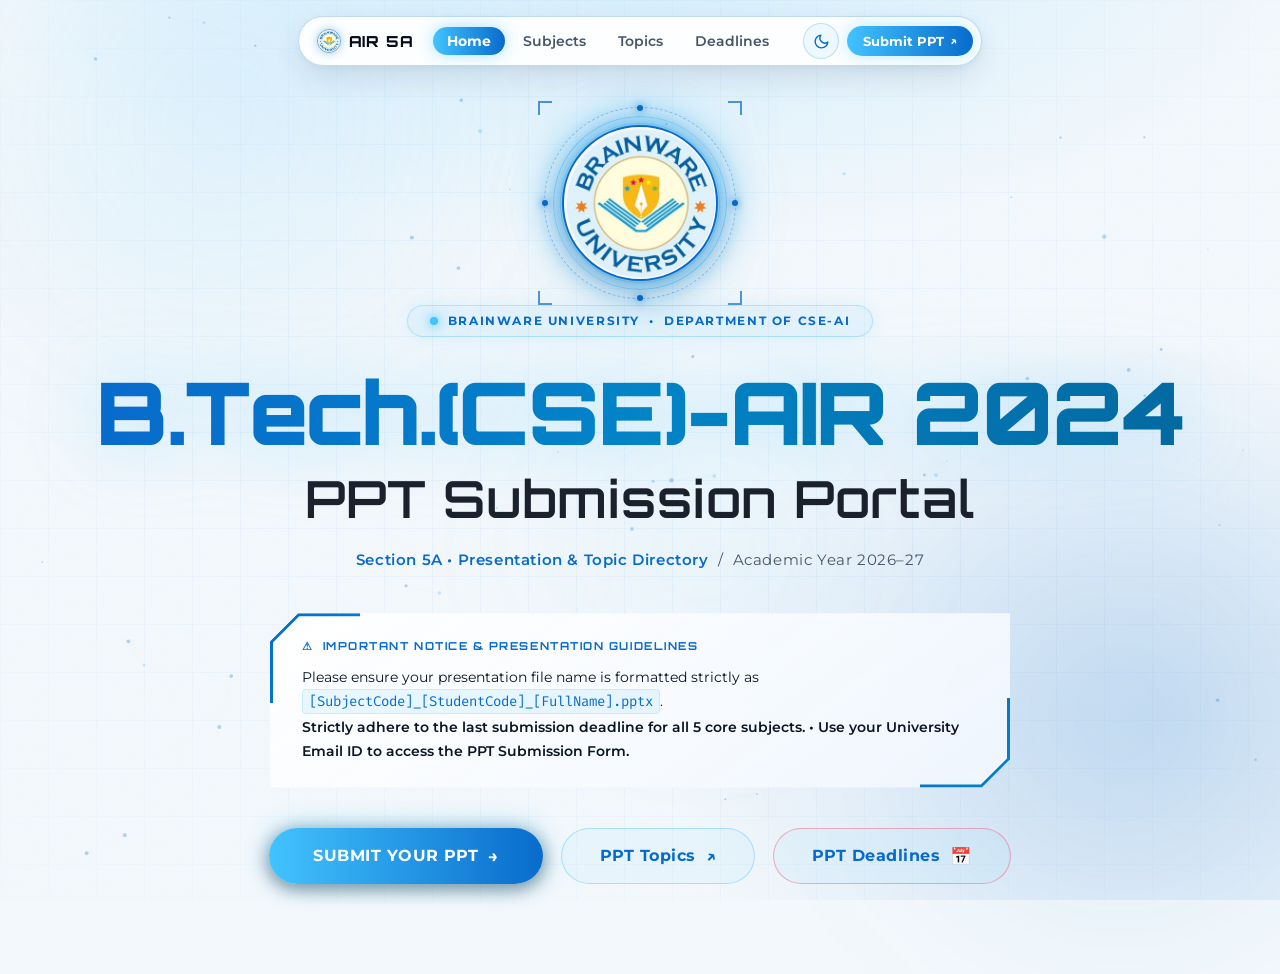
==== commit 6a6da943: "chore: update dept labels to Dept. of CSE-AI across all subjects" ====
--- a/index.html
+++ b/index.html
@@ -394,7 +394,7 @@
   </div>
   <div class="detail-meta">
     <span class="meta-pill cyan">BTR50112</span>
-    <span class="meta-pill slate">4 Credits • Dept. of CSE</span>
+    <span class="meta-pill slate">Dept. of CSE-AI</span>
     <span class="meta-pill slate">Date Format: dd/mm/yyyy</span>
     <span class="meta-pill" style="color:var(--green);background:rgba(16,185,129,0.08);border-color:rgba(16,185,129,0.25);">SUBMISSION OPEN</span>
   </div>
@@ -434,7 +434,7 @@
   </div>
   <div class="detail-meta">
     <span class="meta-pill cyan">BTR50113</span>
-    <span class="meta-pill slate">3 Credits • Dept. of CSE</span>
+    <span class="meta-pill slate">Dept. of CSE-AI</span>
     <span class="meta-pill slate">Date Format: dd/mm/yyyy</span>
     <span class="meta-pill" style="color:var(--green);background:rgba(16,185,129,0.08);border-color:rgba(16,185,129,0.25);">SUBMISSION OPEN</span>
   </div>
@@ -474,7 +474,7 @@
   </div>
   <div class="detail-meta">
     <span class="meta-pill cyan">BTR50114</span>
-    <span class="meta-pill slate">4 Credits • Dept. of Mechanical & CSE</span>
+    <span class="meta-pill slate">Dept. of CSE-AI</span>
     <span class="meta-pill slate">Date Format: dd/mm/yyyy</span>
     <span class="meta-pill" style="color:var(--green);background:rgba(16,185,129,0.08);border-color:rgba(16,185,129,0.25);">SUBMISSION OPEN</span>
   </div>
@@ -514,7 +514,7 @@
   </div>
   <div class="detail-meta">
     <span class="meta-pill cyan">BTR50115</span>
-    <span class="meta-pill slate">2 Credits • Humanities & Social Sciences</span>
+    <span class="meta-pill slate">Dept. of CSE-AI</span>
     <span class="meta-pill slate">Date Format: dd/mm/yyyy</span>
     <span class="meta-pill" style="color:var(--green);background:rgba(16,185,129,0.08);border-color:rgba(16,185,129,0.25);">SUBMISSION OPEN</span>
   </div>
@@ -554,7 +554,7 @@
   </div>
   <div class="detail-meta">
     <span class="meta-pill cyan">BTR50116</span>
-    <span class="meta-pill slate">4 Credits • Dept. of CSE</span>
+    <span class="meta-pill slate">Dept. of CSE-AI</span>
     <span class="meta-pill slate">Date Format: dd/mm/yyyy</span>
     <span class="meta-pill" style="color:var(--green);background:rgba(16,185,129,0.08);border-color:rgba(16,185,129,0.25);">SUBMISSION OPEN</span>
   </div>
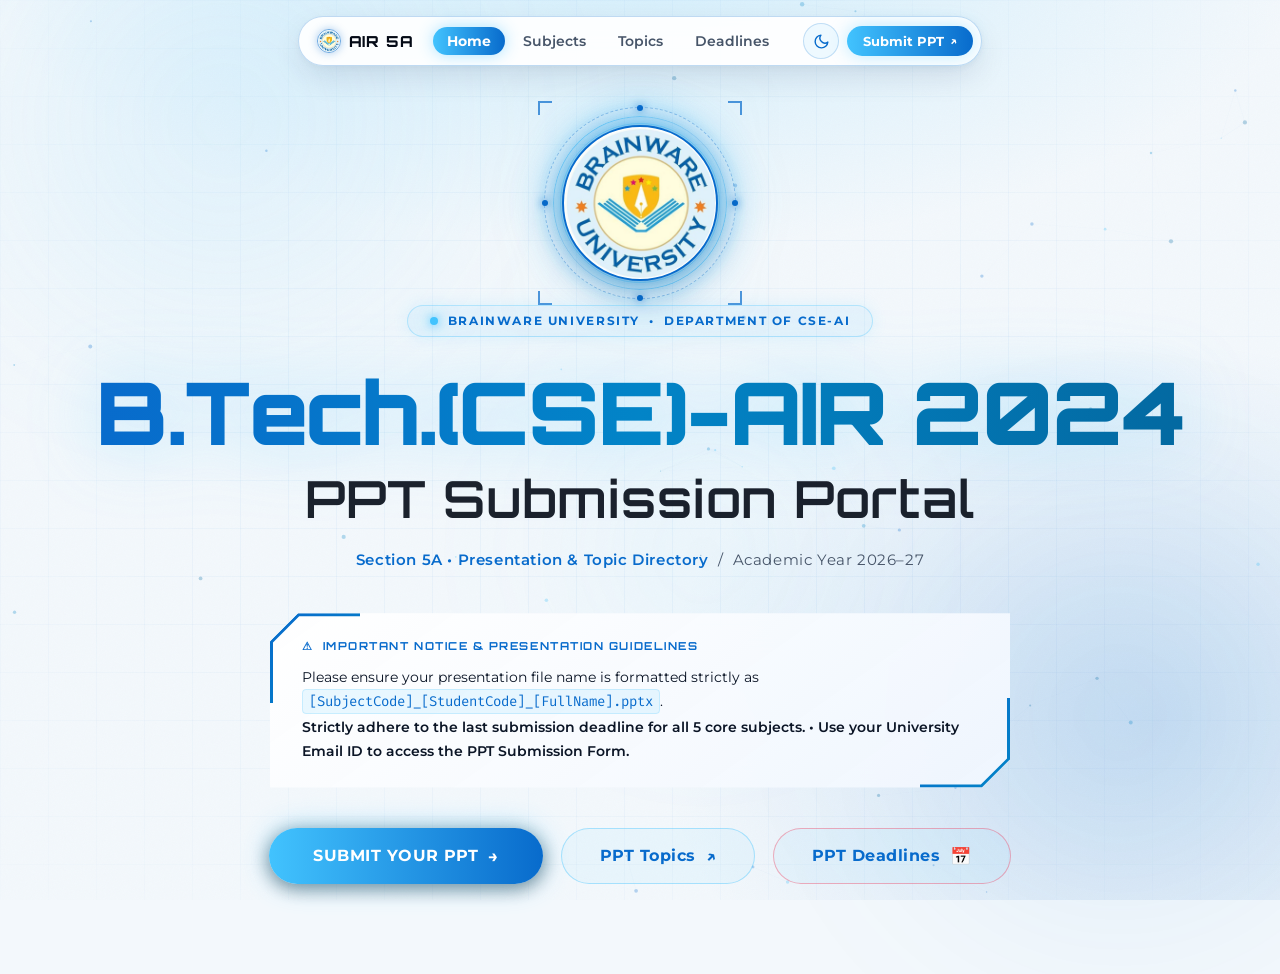
==== commit 06ae9c2c: "feat: implement presentation submission feature with file dropzone, form validation, and styling" ====
--- a/index.html
+++ b/index.html
@@ -169,7 +169,7 @@
       <div class="card-deadline">📅 Last Submission Date: October 5, 2026</div>
       <div class="card-actions">
         <button class="card-action-btn primary" onclick="nav('rsm-detail')">View Topics & Schedule ↗</button>
-        <button class="card-action-btn secondary" onclick="openSubmitModal('BTR50113')">Submit PPT ↗</button>
+        <button class="card-action-btn secondary" onclick="openSubjectSubmission('BTR50113')">Submit PPT ↗</button>
       </div>
       <div class="card-arrow" onclick="nav('rsm-detail')">↗</div>
     </div>
@@ -458,7 +458,7 @@
     </table>
   </div>
   <div class="detail-footer-action">
-    <button class="btn-primary" onclick="openSubmitModal('BTR50113')">Submit PPT for Robot Safety →</button>
+    <button class="btn-primary" onclick="openSubjectSubmission('BTR50113')">Submit PPT for Robot Safety →</button>
   </div>
 </div>
 
@@ -584,8 +584,88 @@
 
 
 <!-- =========================================================================
+     PAGE 10: EMBEDDED SUBMISSION - ROBOT SAFETY AND MAINTENANCE (BTR50113)
+========================================================================= -->
+<div class="page" id="submit-rsm">
+  <div class="embed-page-wrap">
+    <div class="embed-top-bar">
+      <button class="back-btn" onclick="goBack()">← Back</button>
+      <div class="embed-toolbar">
+        <span class="meta-pill" style="color:var(--green);background:rgba(16,185,129,0.08);border-color:rgba(16,185,129,0.25);">
+          ● Form Online
+        </span>
+        <button type="button" class="embed-toolbar-btn" onclick="copyFormLink('https://forms.gle/aH3QvZNi23RfpiWb9')">
+          <svg width="15" height="15" viewBox="0 0 24 24" fill="none" stroke="currentColor" stroke-width="2" stroke-linecap="round" stroke-linejoin="round">
+            <rect x="9" y="9" width="13" height="13" rx="2" ry="2"></rect>
+            <path d="M5 15H4a2 2 0 0 1-2-2V4a2 2 0 0 1 2-2h9a2 2 0 0 1 2 2v1"></path>
+          </svg>
+          <span>Copy Link</span>
+        </button>
+        <button type="button" class="embed-toolbar-btn" onclick="reloadFormIframe('rsmFormIframe')">
+          <svg width="15" height="15" viewBox="0 0 24 24" fill="none" stroke="currentColor" stroke-width="2" stroke-linecap="round" stroke-linejoin="round">
+            <polyline points="23 4 23 10 17 10"></polyline>
+            <polyline points="1 20 1 14 7 14"></polyline>
+            <path d="M3.51 9a9 9 0 0 1 14.85-3.36L23 10M1 14l4.64 4.36A9 9 0 0 0 20.49 15"></path>
+          </svg>
+          <span>Reload</span>
+        </button>
+        <a href="https://forms.gle/aH3QvZNi23RfpiWb9" target="_blank" rel="noopener noreferrer" class="embed-toolbar-btn primary" title="Open Google Form in a new browser tab">
+          <span>Open in Full Tab</span>
+          <span class="btn-arrow">↗</span>
+        </a>
+      </div>
+    </div>
+
+    <div class="embed-page-header">
+      <div class="section-eyebrow">Subject 02 &bull; PPT Submission Portal</div>
+      <h2 class="section-title">Robot Safety & <em>Maintenance</em></h2>
+      <p class="section-desc">Course Code: <strong>BTR50113</strong> &nbsp;·&nbsp; Department of CSE-AI &nbsp;·&nbsp; Evaluation & Defense Deck</p>
+      <div class="detail-meta">
+        <span class="meta-pill cyan">BTR50113</span>
+        <span class="meta-pill slate">Semester V (AIR 5A)</span>
+        <span class="meta-pill slate">Accepts: PPTX / PPT / PDF</span>
+        <span class="meta-pill" style="color:var(--cyan);background:rgba(66,195,254,0.08);border-color:rgba(66,195,254,0.25);">Official Google Form</span>
+      </div>
+    </div>
+
+    <div class="embed-notice-box">
+      <div class="embed-notice-icon">💡</div>
+      <div class="embed-notice-content">
+        <div class="embed-notice-title">Google Form Account & File Upload Notice</div>
+        <div class="embed-notice-desc">
+          You can complete and submit the official form directly in the frame below. If your browser blocks Google Account sign-in or Drive file attachments inside embedded frames (e.g. Incognito or strict cookie restrictions), click <a href="https://forms.gle/aH3QvZNi23RfpiWb9" target="_blank" rel="noopener noreferrer">Open in Full Tab ↗</a> to submit with 100% full features enabled.
+        </div>
+      </div>
+    </div>
+
+    <div class="embed-container" id="rsmEmbedContainer">
+      <div class="embed-loader" id="rsmEmbedLoader">
+        <div class="embed-spinner"></div>
+        <div class="embed-loader-text">Loading Google Form...</div>
+        <div class="embed-loader-sub">Connecting to Brainware University Submission Gateway</div>
+      </div>
+      <iframe 
+        id="rsmFormIframe"
+        class="embed-iframe"
+        src="https://docs.google.com/forms/d/e/1FAIpQLSfP5n7nqjTnmcfQlLN7MDX2wsRQgNaGA4qB2kqyzug-FUebvg/viewform?embedded=true" 
+        width="100%" 
+        height="920" 
+        frameborder="0" 
+        marginheight="0" 
+        marginwidth="0" 
+        allow="clipboard-write; camera; microphone"
+        title="Robot Safety and Maintenance BTR50113 PPT Submission Form"
+        onload="onIframeLoaded('rsmEmbedLoader')">
+        Loading…
+      </iframe>
+    </div>
+  </div>
+</div>
+
+
+<!-- =========================================================================
      INTERACTIVE PPT SUBMISSION MODAL
-========================================================================= -->
+======================================================================== -->
 <div class="modal-backdrop" id="submitModal" role="dialog" aria-modal="true" aria-labelledby="modalTitle">
   <div class="modal-box">
     <div class="modal-header">
@@ -610,6 +690,15 @@
           </select>
         </div>
 
+        <div id="modalGoogleFormNotice" class="modal-embed-callout" style="display:none">
+          <div class="modal-embed-callout-text">
+            <strong>Google Form Portal:</strong> Robot Safety (BTR50113) submissions are collected via the official Google Form.
+          </div>
+          <button type="button" class="modal-embed-callout-btn" onclick="closeSubmitModal(); nav('submit-rsm');">
+            Open Google Form →
+          </button>
+        </div>
+
         <div class="form-row two-col">
           <div class="form-group">
             <label for="modalRoll">Student Code / Roll</label>
--- a/css/style.css
+++ b/css/style.css
@@ -538,6 +538,7 @@
   border: 1.5px solid transparent;
   background: linear-gradient(135deg, rgba(66, 195, 254, 0.75) 0%, rgba(8, 107, 204, 0.15) 50%, rgba(66, 195, 254, 0.75) 100%) border-box;
   -webkit-mask: linear-gradient(#fff 0 0) padding-box, linear-gradient(#fff 0 0);
+  mask: linear-gradient(#fff 0 0) padding-box, linear-gradient(#fff 0 0);
   -webkit-mask-composite: xor;
   mask-composite: exclude;
   animation: spinCounter 16s linear infinite;
@@ -2650,3 +2651,248 @@
   box-shadow: 0 0 8px rgba(8, 107, 204, 0.35);
 }
 
+/* ==========================================================================
+   EMBEDDED GOOGLE FORM SUBMISSION PORTAL
+   ========================================================================== */
+.embed-page-wrap {
+  width: 100%;
+  max-width: 1020px;
+  margin: 0 auto;
+  padding-bottom: 60px;
+}
+
+.embed-top-bar {
+  display: flex;
+  align-items: center;
+  justify-content: space-between;
+  flex-wrap: wrap;
+  gap: 16px;
+  margin-bottom: 24px;
+}
+
+.embed-page-header {
+  margin-bottom: 20px;
+}
+
+.embed-page-header .detail-meta {
+  margin-top: 12px;
+}
+
+.embed-toolbar {
+  display: flex;
+  align-items: center;
+  flex-wrap: wrap;
+  gap: 10px;
+}
+
+.embed-toolbar-btn {
+  display: inline-flex;
+  align-items: center;
+  gap: 8px;
+  padding: 8px 16px;
+  font-family: var(--font-body);
+  font-size: 0.84rem;
+  font-weight: 600;
+  border-radius: var(--r2);
+  border: 1px solid var(--border);
+  background: var(--surface);
+  color: var(--txt);
+  cursor: pointer;
+  text-decoration: none;
+  transition: all 0.2s cubic-bezier(0.4, 0, 0.2, 1);
+  box-shadow: 0 2px 8px rgba(0, 0, 0, 0.2);
+}
+
+.embed-toolbar-btn:hover {
+  border-color: var(--cyan);
+  background: var(--surface2);
+  color: var(--cyan);
+  transform: translateY(-1px);
+  box-shadow: 0 4px 14px var(--cyan-subtle);
+}
+
+.embed-toolbar-btn.primary {
+  background: linear-gradient(135deg, var(--cyan) 0%, var(--blue) 100%);
+  color: #ffffff;
+  border-color: transparent;
+  box-shadow: 0 4px 15px var(--cyan-glow);
+}
+
+.embed-toolbar-btn.primary:hover {
+  box-shadow: 0 6px 22px var(--cyan-glow);
+  transform: translateY(-2px);
+}
+
+.embed-notice-box {
+  display: flex;
+  align-items: flex-start;
+  gap: 14px;
+  background: var(--surface);
+  border: 1px solid var(--border);
+  border-left: 4px solid var(--cyan);
+  border-radius: var(--r2);
+  padding: 14px 18px;
+  margin-bottom: 20px;
+  backdrop-filter: blur(12px);
+  -webkit-backdrop-filter: blur(12px);
+}
+
+.embed-notice-icon {
+  font-size: 1.25rem;
+  line-height: 1;
+  flex-shrink: 0;
+  margin-top: 2px;
+}
+
+.embed-notice-content {
+  flex: 1;
+}
+
+.embed-notice-title {
+  font-size: 0.88rem;
+  font-weight: 700;
+  color: var(--txt);
+  margin-bottom: 4px;
+  display: flex;
+  align-items: center;
+  gap: 8px;
+}
+
+.embed-notice-desc {
+  font-size: 0.82rem;
+  color: var(--txt2);
+  line-height: 1.5;
+}
+
+.embed-notice-desc a {
+  color: var(--cyan);
+  text-decoration: underline;
+  font-weight: 600;
+}
+
+.embed-container {
+  position: relative;
+  width: 100%;
+  min-height: 850px;
+  background: #ffffff;
+  border: 1px solid var(--border);
+  border-radius: var(--r);
+  overflow: hidden;
+  box-shadow: var(--card-shadow);
+  transition: border-color 0.3s ease, box-shadow 0.3s ease;
+}
+
+.embed-container:hover {
+  border-color: var(--border2);
+}
+
+.embed-iframe {
+  display: block;
+  width: 100%;
+  height: 920px;
+  min-height: 850px;
+  border: none;
+  background: #ffffff;
+  border-radius: calc(var(--r) - 2px);
+}
+
+.embed-loader {
+  position: absolute;
+  top: 0;
+  left: 0;
+  width: 100%;
+  height: 100%;
+  min-height: 850px;
+  background: var(--card-bg);
+  display: flex;
+  flex-direction: column;
+  align-items: center;
+  justify-content: center;
+  gap: 16px;
+  z-index: 10;
+  transition: opacity 0.35s ease, visibility 0.35s ease;
+}
+
+.embed-loader.loaded {
+  opacity: 0;
+  visibility: hidden;
+  pointer-events: none;
+}
+
+.embed-spinner {
+  width: 44px;
+  height: 44px;
+  border: 3px solid rgba(66, 195, 254, 0.2);
+  border-top-color: var(--cyan);
+  border-radius: 50%;
+  animation: spin 0.85s cubic-bezier(0.4, 0, 0.2, 1) infinite;
+}
+
+.embed-loader-text {
+  font-family: var(--font-display);
+  font-size: 0.88rem;
+  letter-spacing: 0.05em;
+  color: var(--txt);
+  text-transform: uppercase;
+}
+
+.embed-loader-sub {
+  font-size: 0.78rem;
+  color: var(--txt2);
+}
+
+/* Modal redirect notice */
+.modal-embed-callout {
+  display: flex;
+  align-items: center;
+  justify-content: space-between;
+  gap: 12px;
+  background: rgba(66, 195, 254, 0.08);
+  border: 1px solid rgba(66, 195, 254, 0.3);
+  border-radius: var(--r2);
+  padding: 12px 14px;
+  margin-bottom: 16px;
+}
+
+.modal-embed-callout-text {
+  font-size: 0.82rem;
+  color: var(--txt);
+  line-height: 1.4;
+}
+
+.modal-embed-callout-btn {
+  white-space: nowrap;
+  padding: 6px 12px;
+  font-size: 0.8rem;
+  font-weight: 700;
+  border-radius: var(--r2);
+  background: var(--cyan);
+  color: #000000;
+  border: none;
+  cursor: pointer;
+  transition: all 0.2s ease;
+}
+
+.modal-embed-callout-btn:hover {
+  background: #ffffff;
+  transform: scale(1.03);
+}
+
+@media (max-width: 768px) {
+  .embed-top-bar {
+    flex-direction: column;
+    align-items: stretch;
+  }
+  .embed-toolbar {
+    width: 100%;
+  }
+  .embed-toolbar-btn {
+    flex: 1;
+    justify-content: center;
+  }
+  .embed-iframe {
+    height: 980px;
+  }
+}
+
+
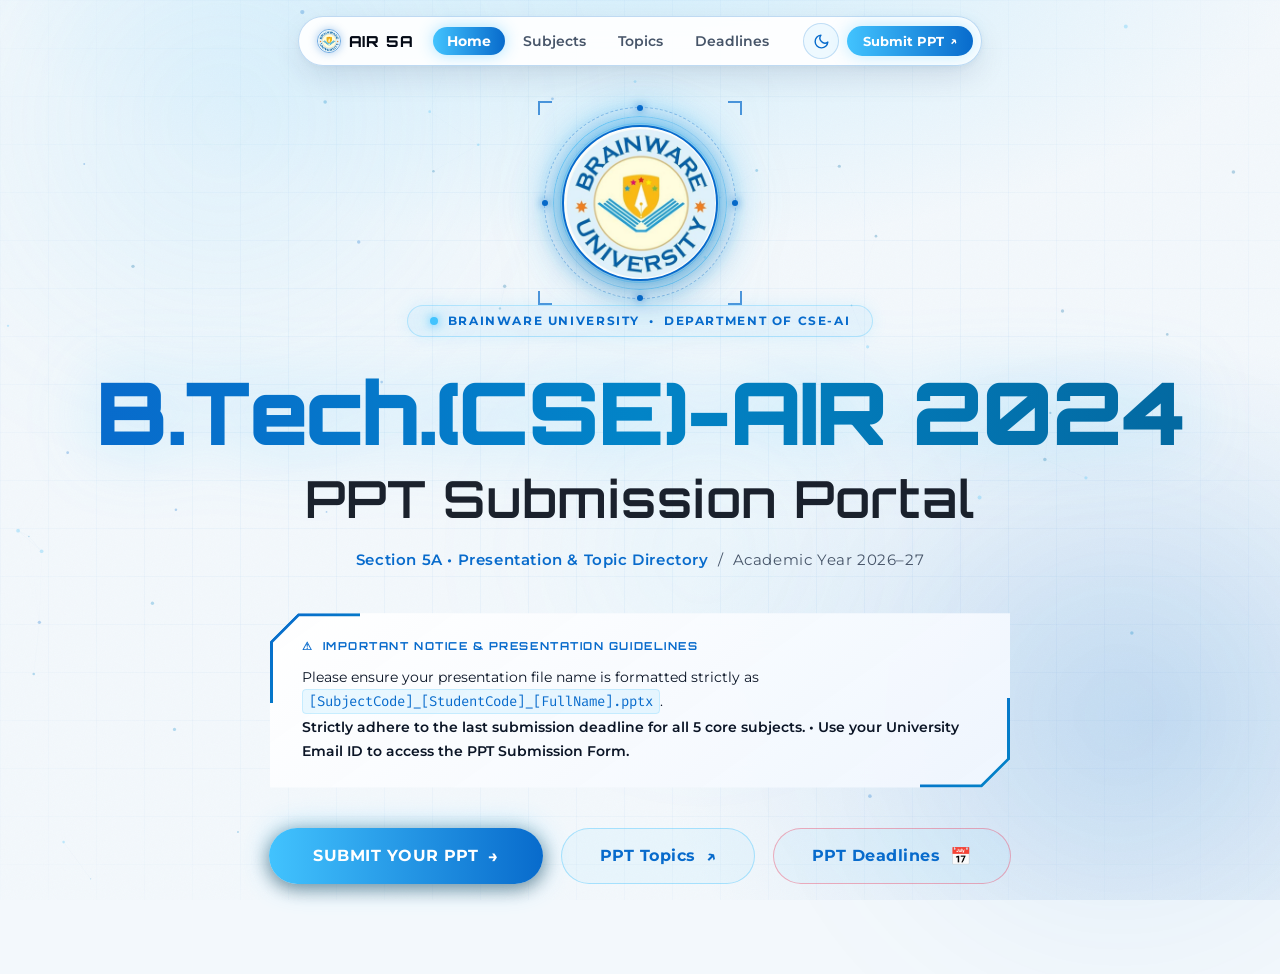
==== commit 24ea3fb8: "refactor: add modular JavaScript files and update submission modal function calls and form links" ====
--- a/index.html
+++ b/index.html
@@ -154,7 +154,7 @@
       <div class="card-deadline">📅 Last Submission Date: September 28, 2026</div>
       <div class="card-actions">
         <button class="card-action-btn primary" onclick="nav('rai-detail')">View Topics & Schedule ↗</button>
-        <button class="card-action-btn secondary" onclick="openSubmitModal('BTR50112')">Submit PPT ↗</button>
+        <button class="card-action-btn secondary" onclick="openSubjectSubmission('BTR50112')">Submit PPT ↗</button>
       </div>
       <div class="card-arrow" onclick="nav('rai-detail')">↗</div>
     </div>
@@ -184,7 +184,7 @@
       <div class="card-deadline">📅 Last Submission Date: October 8, 2026</div>
       <div class="card-actions">
         <button class="card-action-btn primary" onclick="nav('tmmd-detail')">View Topics & Schedule ↗</button>
-        <button class="card-action-btn secondary" onclick="openSubmitModal('BTR50114')">Submit PPT ↗</button>
+        <button class="card-action-btn secondary" onclick="openSubjectSubmission('BTR50114')">Submit PPT ↗</button>
       </div>
       <div class="card-arrow" onclick="nav('tmmd-detail')">↗</div>
     </div>
@@ -199,7 +199,7 @@
       <div class="card-deadline">📅 Last Submission Date: September 28, 2026</div>
       <div class="card-actions">
         <button class="card-action-btn primary" onclick="nav('pe-detail')">View Topics & Schedule ↗</button>
-        <button class="card-action-btn secondary" onclick="openSubmitModal('BTR50115')">Submit PPT ↗</button>
+        <button class="card-action-btn secondary" onclick="openSubjectSubmission('BTR50115')">Submit PPT ↗</button>
       </div>
       <div class="card-arrow" onclick="nav('pe-detail')">↗</div>
     </div>
@@ -214,7 +214,7 @@
       <div class="card-deadline">📅 Last Submission Date: October 15, 2026</div>
       <div class="card-actions">
         <button class="card-action-btn primary" onclick="nav('ra-detail')">View Topics & Schedule ↗</button>
-        <button class="card-action-btn secondary" onclick="openSubmitModal('BTR50116')">Submit PPT ↗</button>
+        <button class="card-action-btn secondary" onclick="openSubjectSubmission('BTR50116')">Submit PPT ↗</button>
       </div>
       <div class="card-arrow" onclick="nav('ra-detail')">↗</div>
     </div>
@@ -418,7 +418,7 @@
     </table>
   </div>
   <div class="detail-footer-action">
-    <button class="btn-primary" onclick="openSubmitModal('BTR50112')">Submit PPT for Robotics & AI →</button>
+    <button class="btn-primary" onclick="openSubjectSubmission('BTR50112')">Submit PPT for Robotics & AI ↗</button>
   </div>
 </div>
 
@@ -458,7 +458,7 @@
     </table>
   </div>
   <div class="detail-footer-action">
-    <button class="btn-primary" onclick="openSubjectSubmission('BTR50113')">Submit PPT for Robot Safety →</button>
+    <button class="btn-primary" onclick="openSubjectSubmission('BTR50113')">Submit PPT for Robot Safety ↗</button>
   </div>
 </div>
 
@@ -498,7 +498,7 @@
     </table>
   </div>
   <div class="detail-footer-action">
-    <button class="btn-primary" onclick="openSubmitModal('BTR50114')">Submit PPT for Machine Design →</button>
+    <button class="btn-primary" onclick="openSubjectSubmission('BTR50114')">Submit PPT for Machine Design ↗</button>
   </div>
 </div>
 
@@ -538,7 +538,7 @@
     </table>
   </div>
   <div class="detail-footer-action">
-    <button class="btn-primary" onclick="openSubmitModal('BTR50115')">Submit PPT for Professional Ethics →</button>
+    <button class="btn-primary" onclick="openSubjectSubmission('BTR50115')">Submit PPT for Professional Ethics ↗</button>
   </div>
 </div>
 
@@ -578,7 +578,7 @@
     </table>
   </div>
   <div class="detail-footer-action">
-    <button class="btn-primary" onclick="openSubmitModal('BTR50116')">Submit PPT for Robotic Algorithms →</button>
+    <button class="btn-primary" onclick="openSubjectSubmission('BTR50116')">Submit PPT for Robotic Algorithms ↗</button>
   </div>
 </div>
 
@@ -594,7 +594,7 @@
         <span class="meta-pill" style="color:var(--green);background:rgba(16,185,129,0.08);border-color:rgba(16,185,129,0.25);">
           ● Form Online
         </span>
-        <button type="button" class="embed-toolbar-btn" onclick="copyFormLink('https://forms.gle/aH3QvZNi23RfpiWb9')">
+        <button type="button" class="embed-toolbar-btn" onclick="copyFormLink('https://forms.gle/QyTjQNBShAkmym879')">
           <svg width="15" height="15" viewBox="0 0 24 24" fill="none" stroke="currentColor" stroke-width="2" stroke-linecap="round" stroke-linejoin="round">
             <rect x="9" y="9" width="13" height="13" rx="2" ry="2"></rect>
             <path d="M5 15H4a2 2 0 0 1-2-2V4a2 2 0 0 1 2-2h9a2 2 0 0 1 2 2v1"></path>
@@ -609,7 +609,7 @@
           </svg>
           <span>Reload</span>
         </button>
-        <a href="https://forms.gle/aH3QvZNi23RfpiWb9" target="_blank" rel="noopener noreferrer" class="embed-toolbar-btn primary" title="Open Google Form in a new browser tab">
+        <a href="https://forms.gle/QyTjQNBShAkmym879" target="_blank" rel="noopener noreferrer" class="embed-toolbar-btn primary" title="Open Google Form in a new browser tab">
           <span>Open in Full Tab</span>
           <span class="btn-arrow">↗</span>
         </a>
@@ -633,7 +633,7 @@
       <div class="embed-notice-content">
         <div class="embed-notice-title">Google Form Account & File Upload Notice</div>
         <div class="embed-notice-desc">
-          You can complete and submit the official form directly in the frame below. If your browser blocks Google Account sign-in or Drive file attachments inside embedded frames (e.g. Incognito or strict cookie restrictions), click <a href="https://forms.gle/aH3QvZNi23RfpiWb9" target="_blank" rel="noopener noreferrer">Open in Full Tab ↗</a> to submit with 100% full features enabled.
+          You can complete and submit the official form directly in the frame below. If your browser blocks Google Account sign-in or Drive file attachments inside embedded frames (e.g. Incognito or strict cookie restrictions), click <a href="https://forms.gle/QyTjQNBShAkmym879" target="_blank" rel="noopener noreferrer">Open in Full Tab ↗</a> to submit with 100% full features enabled.
         </div>
       </div>
     </div>
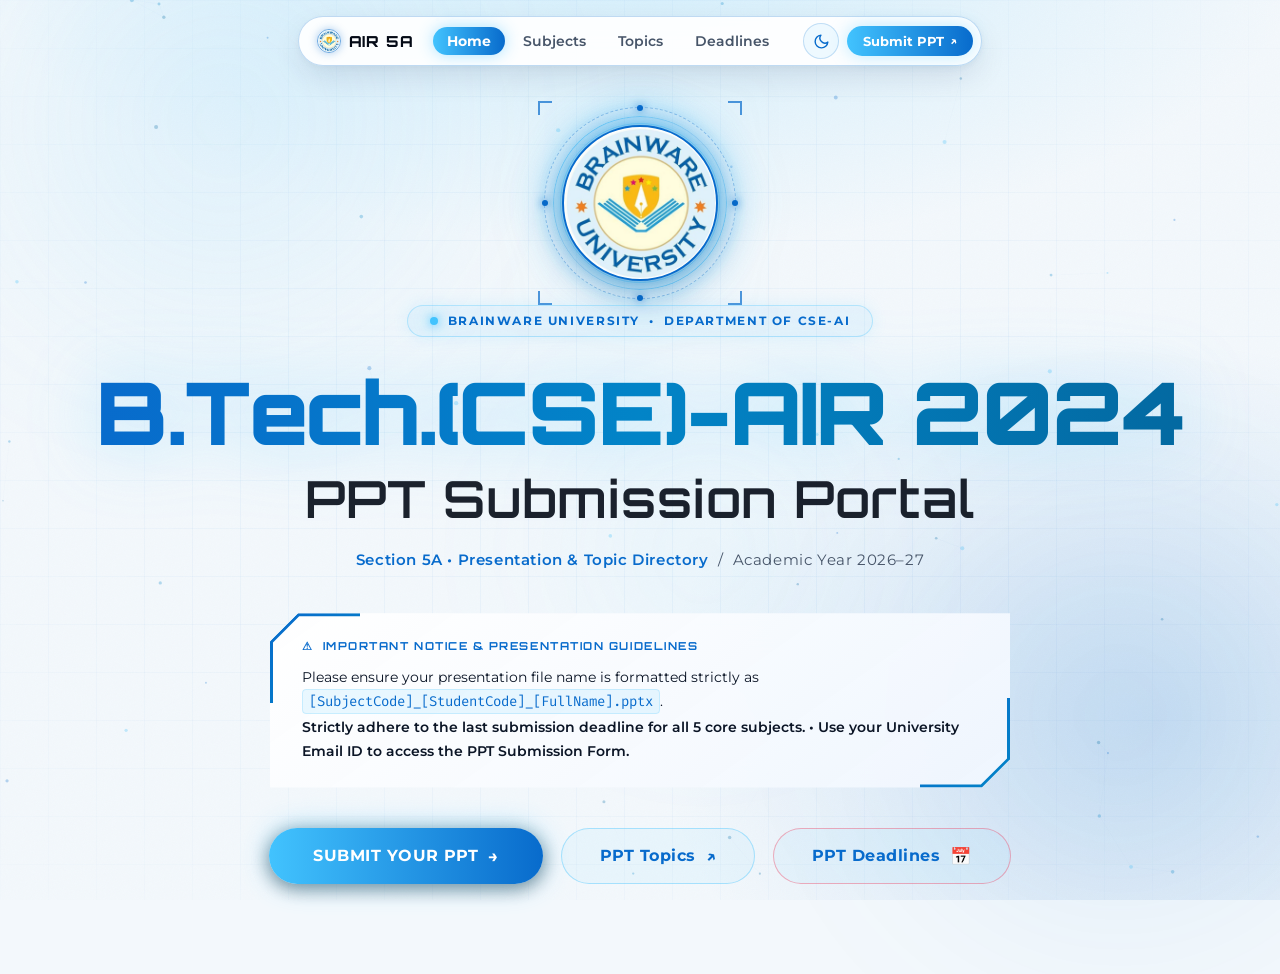
==== commit 6b4fea7c: "feat: add CSS styles and application logic for cyber event design system" ====
--- a/index.html
+++ b/index.html
@@ -2,7 +2,7 @@
 <html lang="en" data-theme="dark">
 <head>
 <meta charset="UTF-8">
-<meta name="viewport" content="width=device-width, initial-scale=1.0, maximum-scale=5.0">
+<meta name="viewport" content="width=device-width, initial-scale=1.0, maximum-scale=5.0, viewport-fit=cover">
 <meta name="theme-color" content="#03060d">
 <meta name="description" content="B.Tech.(CSE)-AIR 2024 • Sem 5 — PPT Submission Portal">
 <title>B.Tech.(CSE)-AIR 2024 · Sem 5 — PPT Submission</title>
@@ -306,6 +306,7 @@
 
     <div class="search-count" id="masterCount">Showing all <strong>276</strong> topic allocations</div>
 
+    <div class="table-scroll-hint"><span>⇄ Swipe horizontally to explore full schedule & details</span></div>
     <div class="table-wrap">
       <table class="data-table" id="masterTable">
         <thead>
@@ -336,6 +337,7 @@
     <p>Final dates for PPT submission & presentation schedule — Semester 5 (AIR 5A)</p>
   </div>
   
+  <div class="table-scroll-hint"><span>⇄ Swipe horizontally to explore full schedule & details</span></div>
   <div class="table-wrap">
     <table class="data-table">
       <thead>
@@ -403,6 +405,7 @@
     <input class="search-input" id="raiSearch" type="search" placeholder="Search by student code, name or topic…" autocomplete="off" spellcheck="false">
   </div>
   <div class="search-count" id="raiCount">Showing all <strong>55</strong> students</div>
+  <div class="table-scroll-hint"><span>⇄ Swipe horizontally to explore full schedule & details</span></div>
   <div class="table-wrap">
     <table class="data-table" id="raiTable">
       <thead>
@@ -443,6 +446,7 @@
     <input class="search-input" id="rsmSearch" type="search" placeholder="Search by student code, name or topic…" autocomplete="off" spellcheck="false">
   </div>
   <div class="search-count" id="rsmCount">Showing all <strong>55</strong> students</div>
+  <div class="table-scroll-hint"><span>⇄ Swipe horizontally to explore full schedule & details</span></div>
   <div class="table-wrap">
     <table class="data-table" id="rsmTable">
       <thead>
@@ -483,6 +487,7 @@
     <input class="search-input" id="tmmdSearch" type="search" placeholder="Search by student code, name or topic…" autocomplete="off" spellcheck="false">
   </div>
   <div class="search-count" id="tmmdCount">Showing all <strong>55</strong> students</div>
+  <div class="table-scroll-hint"><span>⇄ Swipe horizontally to explore full schedule & details</span></div>
   <div class="table-wrap">
     <table class="data-table" id="tmmdTable">
       <thead>
@@ -523,6 +528,7 @@
     <input class="search-input" id="peSearch" type="search" placeholder="Search by student code, name or topic…" autocomplete="off" spellcheck="false">
   </div>
   <div class="search-count" id="peCount">Showing all <strong>56</strong> students</div>
+  <div class="table-scroll-hint"><span>⇄ Swipe horizontally to explore full schedule & details</span></div>
   <div class="table-wrap">
     <table class="data-table" id="peTable">
       <thead>
@@ -563,6 +569,7 @@
     <input class="search-input" id="raSearch" type="search" placeholder="Search by student code, name or topic…" autocomplete="off" spellcheck="false">
   </div>
   <div class="search-count" id="raCount">Showing all <strong>55</strong> students</div>
+  <div class="table-scroll-hint"><span>⇄ Swipe horizontally to explore full schedule & details</span></div>
   <div class="table-wrap">
     <table class="data-table" id="raTable">
       <thead>
--- a/css/style.css
+++ b/css/style.css
@@ -156,6 +156,8 @@
 html { 
   scroll-behavior: smooth; 
   -webkit-text-size-adjust: 100%; 
+  overflow-x: hidden;
+  width: 100%;
 }
 
 body {
@@ -163,9 +165,12 @@
   background: var(--bg);
   color: var(--txt);
   min-height: 100dvh;
+  width: 100%;
   overflow-x: hidden;
   -webkit-font-smoothing: antialiased;
   transition: background-color 0.3s ease, color 0.3s ease;
+  padding-left: env(safe-area-inset-left, 0px);
+  padding-right: env(safe-area-inset-right, 0px);
 }
 
 /* ━━━━━━━━━━━━━━━━━━━━━━━━━━━━━━━━━━━━
@@ -1285,9 +1290,10 @@
 
 .cards-grid {
   display: grid;
-  grid-template-columns: repeat(3, 1fr);
-  gap: clamp(14px, 2.2vw, 22px);
-  width: min(1100px, 96vw);
+  grid-template-columns: repeat(auto-fit, minmax(360px, 1fr));
+  gap: clamp(18px, 2.5vw, 28px);
+  width: min(1260px, 95vw);
+  margin: 0 auto;
 }
 
 .subject-card, .topic-card {
@@ -1303,8 +1309,10 @@
   position: relative;
   display: flex;
   flex-direction: column;
-  gap: clamp(12px, 1.6vw, 16px);
-  padding: clamp(28px, 3.5vw, 36px) clamp(22px, 2.8vw, 28px) clamp(26px, 3.5vw, 32px);
+  justify-content: space-between;
+  min-height: 295px;
+  gap: clamp(14px, 1.8vw, 18px);
+  padding: clamp(26px, 3.2vw, 34px) clamp(22px, 2.6vw, 30px) clamp(32px, 4vw, 42px);
   background: linear-gradient(145deg, rgba(8, 22, 44, 0.88) 0%, rgba(3, 10, 24, 0.97) 100%);
   backdrop-filter: blur(24px);
   -webkit-backdrop-filter: blur(24px);
@@ -1484,19 +1492,22 @@
 /* Card Heading (Matches Photo Hierarchy) */
 .card-name {
   font-family: var(--font-body);
-  font-size: clamp(16px, 2vw, 19.5px);
+  font-size: clamp(16.5px, 1.8vw, 19.5px);
   font-weight: 700;
   color: #ffffff;
-  line-height: 1.35;
-  margin-top: 2px;
-  margin-bottom: 4px;
+  line-height: 1.36;
+  margin-top: 4px;
+  margin-bottom: 6px;
+  min-height: 48px;
+  display: flex;
+  align-items: center;
   position: relative;
   z-index: 3;
 }
 
 .card-code {
   font-family: var(--font-mono);
-  font-size: clamp(11px, 1.4vw, 12.5px);
+  font-size: clamp(11.5px, 1.3vw, 13px);
   color: #94a3b8;
   font-weight: 500;
   letter-spacing: 0.05em;
@@ -1505,19 +1516,21 @@
 }
 
 .card-deadline {
-  display: inline-flex;
+  display: flex;
   align-items: center;
   gap: 8px;
-  font-size: clamp(11px, 1.4vw, 12.5px);
+  font-size: clamp(11.5px, 1.35vw, 13px);
   font-weight: 600;
   color: #e2e8f0;
   background: var(--card-bg-tint);
   border-left: 3px solid var(--card-accent);
-  border-radius: 4px;
-  padding: 6px 12px;
+  border-radius: 6px;
+  padding: 8px 14px;
   position: relative;
   z-index: 3;
-  white-space: nowrap;
+  white-space: normal;
+  line-height: 1.45;
+  word-break: break-word;
 }
 
 .card-status-ready {
@@ -1537,21 +1550,26 @@
 
 .card-actions {
   display: flex;
-  gap: 8px;
-  margin-top: 8px;
+  gap: 10px;
+  margin-top: auto;
   position: relative;
-  z-index: 3;
+  z-index: 4;
+  flex-wrap: wrap;
 }
 .card-action-btn {
-  flex: 1;
-  padding: 8px 12px;
-  font-size: 0.8rem;
+  flex: 1 1 140px;
+  min-height: 42px;
+  padding: 9px 14px;
+  font-size: clamp(0.78rem, 1.1vw, 0.85rem);
   font-weight: 700;
   font-family: var(--font-body);
   border-radius: var(--r2);
   border: 1px solid transparent;
   cursor: pointer;
   transition: all 0.2s ease;
+  display: inline-flex;
+  align-items: center;
+  justify-content: center;
   text-align: center;
   white-space: nowrap;
 }
@@ -1758,6 +1776,25 @@
   animation: fadeUp 0.4s ease both;
 }
 .search-count strong { color: var(--cyan); }
+
+/* Table Mobile Scroll Hint */
+.table-scroll-hint {
+  display: none;
+}
+@media (max-width: 768px) {
+  .table-scroll-hint {
+    display: flex;
+    align-items: center;
+    justify-content: flex-end;
+    width: min(860px, 97vw);
+    gap: 6px;
+    font-size: 11px;
+    font-family: var(--font-mono);
+    color: var(--cyan);
+    margin-bottom: 6px;
+    opacity: 0.9;
+  }
+}
 
 /* Tables */
 .table-wrap {
@@ -2452,13 +2489,17 @@
 }
 
 @media (max-width: 1024px) {
-  .cards-grid { grid-template-columns: repeat(2, 1fr); width: min(860px, 96vw); }
+  .cards-grid {
+    grid-template-columns: repeat(2, 1fr);
+    width: min(940px, 95vw);
+    gap: 18px;
+  }
   .table-wrap { max-height: 58vh; }
   .rubric-grid { grid-template-columns: repeat(2, 1fr); }
 }
 
 @media (max-width: 860px) {
-  .cards-grid { grid-template-columns: repeat(2, 1fr); }
+  .cards-grid { grid-template-columns: repeat(2, 1fr); gap: 16px; }
   .hero-line1 { font-size: clamp(2rem, 7.5vw, 3.8rem); }
   .hero-line2 { font-size: clamp(1.2rem, 4.5vw, 2.2rem); }
   .stats-row { grid-template-columns: repeat(2, 1fr); }
@@ -2467,48 +2508,93 @@
 
 @media (max-width: 768px) {
   .site-nav {
-    padding: 5px 8px 5px 14px;
-    gap: 10px;
+    padding: 5px 8px 5px 12px;
+    gap: 8px;
+    max-width: 96vw;
   }
   .nav-sub { display: none; }
-  .nav-link { padding: 5px 9px; font-size: 0.78rem; }
-  .nav-btn-submit { padding: 5px 11px; font-size: 0.78rem; }
-
-  .page { padding: clamp(80px, 14vw, 100px) clamp(12px, 3.5vw, 32px) clamp(32px, 6vw, 60px); }
+  .nav-link { padding: 6px 10px; font-size: 0.78rem; min-height: 36px; }
+  .nav-btn-submit { padding: 6px 12px; font-size: 0.78rem; min-height: 36px; }
+
+  .page { padding: clamp(80px, 14vw, 100px) clamp(12px, 3.5vw, 28px) clamp(32px, 6vw, 60px); }
   #home { padding-top: clamp(86px, 15vw, 110px); }
   #subjects, #topics, #deadlines, #rai-detail, #rsm-detail, #tmmd-detail, #pe-detail, #ra-detail {
     padding-top: clamp(86px, 15vw, 110px);
   }
   .section-title { font-size: clamp(1.4rem, 4.5vw, 2.4rem); }
   .detail-header h2 { font-size: clamp(1.3rem, 4vw, 2rem); }
-  .back-btn { padding: 8px 14px; font-size: 11px; }
+  .back-btn { padding: 9px 16px; font-size: 12px; min-height: 40px; display: inline-flex; align-items: center; }
   .table-wrap { width: min(860px, 97vw); max-height: 54vh; }
   .toast-popup { bottom: 16px; right: 16px; left: 16px; text-align: center; }
 }
 
-@media (max-width: 600px) {
+@media (max-width: 640px) {
+  .cards-grid {
+    grid-template-columns: 1fr;
+    width: 100%;
+    max-width: 480px;
+    gap: 16px;
+    margin: 0 auto;
+  }
+  .subject-card, .topic-card {
+    min-height: auto;
+    padding: 24px 20px 34px;
+  }
+  .card-actions {
+    flex-direction: row;
+    gap: 8px;
+  }
+  .card-action-btn {
+    flex: 1 1 130px;
+    min-height: 44px;
+  }
+  .table-scroll-hint {
+    display: flex;
+    align-items: center;
+    gap: 6px;
+    font-size: 11.5px;
+    color: var(--cyan);
+    margin-bottom: 8px;
+    opacity: 0.88;
+  }
+}
+
+@media (max-width: 480px) {
+  .site-nav-wrap {
+    top: 10px;
+    padding: 0 6px;
+  }
   .site-nav {
-    width: 96vw;
+    width: 100%;
+    padding: 4px 6px;
+    gap: 4px;
     justify-content: space-between;
   }
-  .cards-grid { grid-template-columns: 1fr; width: min(480px, 96vw); gap: 12px; }
-  .form-row.two-col { grid-template-columns: 1fr; gap: 10px; }
-  .btn-primary, .btn-secondary { width: 100%; white-space: normal; text-align: center; }
-  .table-wrap { max-height: 50vh; }
-  .td-topic { max-width: 200px; }
-  .search-wrap { width: 96vw; }
-  .rubric-grid { grid-template-columns: 1fr; }
-  .stats-row { grid-template-columns: repeat(2, 1fr); }
-  .modal-actions { flex-direction: column-reverse; }
-  .modal-actions button { width: 100%; }
-}
-
-@media (max-width: 480px) {
-  .hero-line1 { font-size: clamp(1.8rem, 8.5vw, 2.8rem); }
-  .hero-line2 { font-size: clamp(1.1rem, 5vw, 1.7rem); }
-  .notice-card { width: 96vw; padding: 14px 16px; }
-  .stat-num { font-size: 1.6rem; }
+  .nav-brand { gap: 6px; }
+  .nav-title { font-size: 0.82rem; }
+  .nav-links { gap: 2px; }
+  .nav-link { padding: 5px 7px; font-size: 0.74rem; }
+  .nav-btn-submit { padding: 5px 9px; font-size: 0.74rem; }
+  
+  .hero-line1 { font-size: clamp(1.6rem, 8vw, 2.4rem); }
+  .hero-line2 { font-size: clamp(1rem, 4.8vw, 1.5rem); }
+  .notice-card { width: 100%; padding: 12px 14px; font-size: 0.85rem; }
+  .cta-group { flex-direction: column; width: 100%; }
+  .cta-group .btn-primary, .cta-group .btn-secondary { width: 100%; min-height: 46px; }
+  .stats-row { grid-template-columns: repeat(2, 1fr); gap: 8px; }
+  .stat-box { padding: 12px 8px; }
+  .stat-num { font-size: 1.4rem; }
   .stat-lbl { font-size: 9px; }
+  .search-wrap { width: 100%; }
+  .search-input { font-size: 0.85rem; min-height: 44px; }
+  .detail-footer-action button { width: 100%; min-height: 46px; }
+  .modal-box { width: 95vw; padding: 20px 16px; margin: 12px auto; }
+}
+
+@media (max-width: 360px) {
+  .nav-title { display: none; }
+  .nav-link { padding: 4px 5px; font-size: 0.7rem; }
+  .card-action-btn { font-size: 0.74rem; padding: 7px 10px; }
 }
 
 /* ━━━━━━━━━━━━━━━━━━━━━━━━━━━━━━━━━━━━
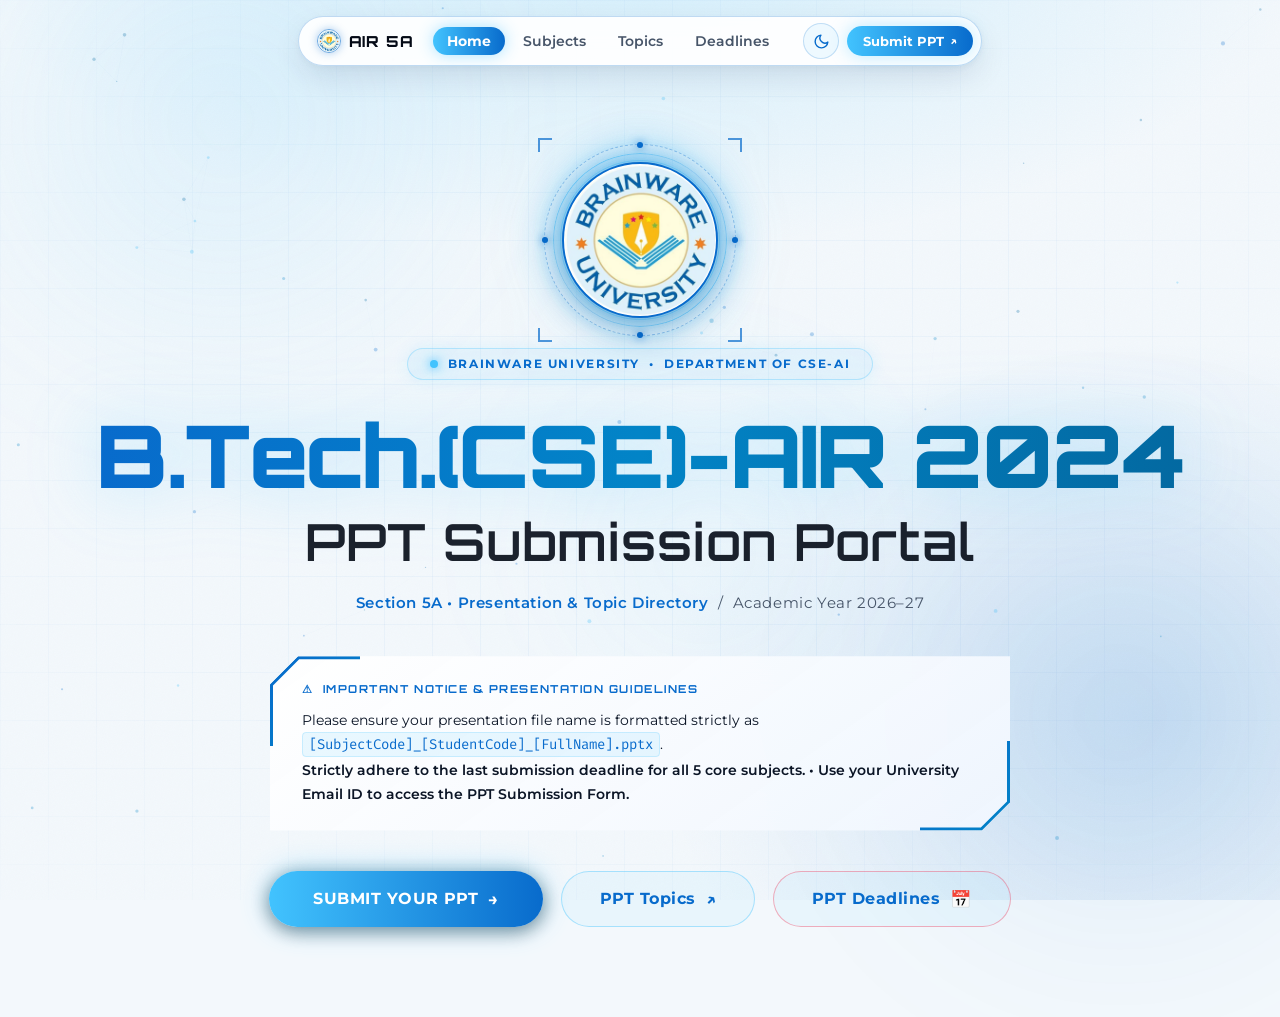
==== commit d70e41fc: "refactor: add style.css and update responsive navigation layout" ====
--- a/index.html
+++ b/index.html
@@ -25,9 +25,33 @@
 <!-- FLOATING TOP NAVIGATION PILL -->
 <header class="site-nav-wrap">
   <div class="site-nav">
-    <div class="nav-brand" onclick="nav('home')">
-      <img src="assets/brainware_logo.png" alt="Brainware University" class="nav-brand-logo">
-      <span class="nav-title">AIR 5A</span>
+    <div class="site-nav-top">
+      <div class="nav-brand" onclick="nav('home')">
+        <img src="assets/brainware_logo.png" alt="Brainware University" class="nav-brand-logo">
+        <span class="nav-title">AIR 5A</span>
+      </div>
+      <div class="nav-actions">
+        <button class="theme-toggle-btn" id="themeToggleBtn" aria-label="Toggle dark / light theme" title="Toggle theme">
+          <svg class="theme-icon icon-moon" viewBox="0 0 24 24" fill="none" stroke="currentColor" stroke-width="2" stroke-linecap="round" stroke-linejoin="round">
+            <path d="M21 12.79A9 9 0 1 1 11.21 3 7 7 0 0 0 21 12.79z"></path>
+          </svg>
+          <svg class="theme-icon icon-sun" viewBox="0 0 24 24" fill="none" stroke="currentColor" stroke-width="2" stroke-linecap="round" stroke-linejoin="round">
+            <circle cx="12" cy="12" r="5"></circle>
+            <line x1="12" y1="1" x2="12" y2="3"></line>
+            <line x1="12" y1="21" x2="12" y2="23"></line>
+            <line x1="4.22" y1="4.22" x2="5.64" y2="5.64"></line>
+            <line x1="18.36" y1="18.36" x2="19.78" y2="19.78"></line>
+            <line x1="1" y1="12" x2="3" y2="12"></line>
+            <line x1="21" y1="12" x2="23" y2="12"></line>
+            <line x1="4.22" y1="19.78" x2="5.64" y2="18.36"></line>
+            <line x1="18.36" y1="5.64" x2="19.78" y2="4.22"></line>
+          </svg>
+        </button>
+        <button class="nav-btn-submit" onclick="nav('subjects')">
+          <span>Submit PPT</span>
+          <span class="btn-arrow">↗</span>
+        </button>
+      </div>
     </div>
     <nav class="nav-links">
       <button class="nav-link active" onclick="nav('home')" data-nav="home">Home</button>
@@ -35,28 +59,6 @@
       <button class="nav-link" onclick="nav('topics')" data-nav="topics">Topics</button>
       <button class="nav-link" onclick="nav('deadlines')" data-nav="deadlines">Deadlines</button>
     </nav>
-    <div class="nav-actions">
-      <button class="theme-toggle-btn" id="themeToggleBtn" aria-label="Toggle dark / light theme" title="Toggle theme">
-        <svg class="theme-icon icon-moon" viewBox="0 0 24 24" fill="none" stroke="currentColor" stroke-width="2" stroke-linecap="round" stroke-linejoin="round">
-          <path d="M21 12.79A9 9 0 1 1 11.21 3 7 7 0 0 0 21 12.79z"></path>
-        </svg>
-        <svg class="theme-icon icon-sun" viewBox="0 0 24 24" fill="none" stroke="currentColor" stroke-width="2" stroke-linecap="round" stroke-linejoin="round">
-          <circle cx="12" cy="12" r="5"></circle>
-          <line x1="12" y1="1" x2="12" y2="3"></line>
-          <line x1="12" y1="21" x2="12" y2="23"></line>
-          <line x1="4.22" y1="4.22" x2="5.64" y2="5.64"></line>
-          <line x1="18.36" y1="18.36" x2="19.78" y2="19.78"></line>
-          <line x1="1" y1="12" x2="3" y2="12"></line>
-          <line x1="21" y1="12" x2="23" y2="12"></line>
-          <line x1="4.22" y1="19.78" x2="5.64" y2="18.36"></line>
-          <line x1="18.36" y1="5.64" x2="19.78" y2="4.22"></line>
-        </svg>
-      </button>
-      <button class="nav-btn-submit" onclick="nav('subjects')">
-        <span>Submit PPT</span>
-        <span class="btn-arrow">↗</span>
-      </button>
-    </div>
   </div>
 </header>
 
--- a/css/style.css
+++ b/css/style.css
@@ -266,7 +266,11 @@
   box-shadow: var(--nav-shadow);
   transition: background 0.3s ease, border-color 0.3s ease, box-shadow 0.3s ease;
 }
+.site-nav-top {
+  display: contents;
+}
 .nav-brand {
+  order: 1;
   display: flex;
   align-items: center;
   gap: 8px;
@@ -296,6 +300,7 @@
   opacity: 0.9;
 }
 .nav-links {
+  order: 2;
   display: flex;
   align-items: center;
   gap: 4px;
@@ -359,6 +364,7 @@
 }
 
 .nav-actions {
+  order: 3;
   display: flex;
   align-items: center;
   gap: 8px;
@@ -420,7 +426,7 @@
   display: none; flex-direction: column;
   align-items: center; 
   justify-content: flex-start;
-  padding: clamp(94px, 12vw, 125px) clamp(16px, 4vw, 48px) clamp(50px, 8vw, 90px);
+  padding: clamp(98px, 12vw, 130px) clamp(16px, 4vw, 48px) clamp(50px, 8vw, 90px);
   width: 100%;
   box-sizing: border-box;
 }
@@ -432,7 +438,7 @@
 #home { 
   gap: 0; 
   justify-content: flex-start;
-  padding-top: clamp(94px, 12vw, 125px);
+  padding-top: clamp(104px, 13vw, 136px);
 }
 
 /* ━━━━━━━━━━━━━━━━━━━━━━━━━━━━━━━━━━━━
@@ -457,7 +463,7 @@
   position: relative;
   width: clamp(124px, 16vw, 156px);
   height: clamp(124px, 16vw, 156px);
-  margin: 0 auto clamp(16px, 2.5vw, 24px);
+  margin: clamp(16px, 2.8vw, 26px) auto clamp(20px, 3.5vw, 30px);
   display: flex;
   align-items: center;
   justify-content: center;
@@ -2507,19 +2513,120 @@
 }
 
 @media (max-width: 768px) {
+  .site-nav-wrap {
+    top: max(8px, env(safe-area-inset-top, 8px));
+    padding: 0 10px;
+    width: 100%;
+    box-sizing: border-box;
+  }
   .site-nav {
-    padding: 5px 8px 5px 12px;
+    display: flex;
+    flex-direction: column;
+    width: 100%;
+    max-width: 520px;
+    padding: 8px 10px;
+    gap: 7px;
+    border-radius: 20px;
+    background: var(--nav-bg);
+    backdrop-filter: blur(25px);
+    -webkit-backdrop-filter: blur(25px);
+    box-shadow: 0 10px 32px rgba(0, 0, 0, 0.55), 0 0 1px rgba(66, 195, 254, 0.4);
+    box-sizing: border-box;
+  }
+  .site-nav-top {
+    display: flex;
+    align-items: center;
+    justify-content: space-between;
+    width: 100%;
+    order: 1;
+  }
+  .nav-brand {
+    order: 1;
     gap: 8px;
-    max-width: 96vw;
+    flex-shrink: 0;
+  }
+  .nav-brand-logo {
+    width: 26px;
+    height: 26px;
+  }
+  .nav-title {
+    font-size: 0.9rem;
+    font-weight: 800;
+    display: block;
+    color: var(--txt-heading);
+    letter-spacing: 0.05em;
   }
   .nav-sub { display: none; }
-  .nav-link { padding: 6px 10px; font-size: 0.78rem; min-height: 36px; }
-  .nav-btn-submit { padding: 6px 12px; font-size: 0.78rem; min-height: 36px; }
-
-  .page { padding: clamp(80px, 14vw, 100px) clamp(12px, 3.5vw, 28px) clamp(32px, 6vw, 60px); }
-  #home { padding-top: clamp(86px, 15vw, 110px); }
-  #subjects, #topics, #deadlines, #rai-detail, #rsm-detail, #tmmd-detail, #pe-detail, #ra-detail {
-    padding-top: clamp(86px, 15vw, 110px);
+  .nav-actions {
+    order: 2;
+    display: flex;
+    align-items: center;
+    gap: 8px;
+    flex-shrink: 0;
+  }
+  .theme-toggle-btn {
+    width: 34px;
+    height: 34px;
+    min-width: 34px;
+    border-radius: 50%;
+  }
+  .nav-btn-submit {
+    padding: 6px 13px;
+    font-size: 0.78rem;
+    min-height: 34px;
+    border-radius: var(--pill);
+    gap: 4px;
+  }
+  .nav-links {
+    order: 2;
+    display: grid;
+    grid-template-columns: repeat(4, 1fr);
+    width: 100%;
+    gap: 4px;
+    background: rgba(0, 229, 255, 0.04);
+    padding: 3px;
+    border-radius: 12px;
+    border: 1px solid rgba(0, 229, 255, 0.12);
+    box-sizing: border-box;
+  }
+  .nav-link {
+    width: 100%;
+    text-align: center;
+    padding: 6px 4px;
+    font-size: 0.78rem;
+    font-weight: 600;
+    min-height: 32px;
+    border-radius: 9px;
+    display: flex;
+    align-items: center;
+    justify-content: center;
+    box-sizing: border-box;
+  }
+
+  /* Space from Logo and Page Top Spacing on Mobile/Tablets */
+  .page { 
+    padding: calc(env(safe-area-inset-top, 0px) + clamp(142px, 24vw, 170px)) clamp(12px, 3.5vw, 28px) clamp(36px, 6vw, 64px); 
+  }
+  #home { 
+    padding-top: calc(env(safe-area-inset-top, 0px) + clamp(155px, 27vw, 188px)); 
+  }
+  #subjects, #topics, #deadlines, #rai-detail, #rsm-detail, #tmmd-detail, #pe-detail, #ra-detail, #submit-rsm {
+    padding-top: calc(env(safe-area-inset-top, 0px) + clamp(142px, 24vw, 170px));
+  }
+
+  .hero-logo-showcase {
+    width: clamp(120px, 30vw, 150px);
+    height: clamp(120px, 30vw, 150px);
+    margin: clamp(16px, 3.5vw, 24px) auto clamp(20px, 4vw, 30px);
+  }
+  .uni-badge {
+    padding: 6px 16px;
+    font-size: clamp(9.5px, 2.2vw, 11px);
+    letter-spacing: 0.08em;
+    max-width: 94vw;
+    box-sizing: border-box;
+    white-space: normal;
+    text-align: center;
   }
   .section-title { font-size: clamp(1.4rem, 4.5vw, 2.4rem); }
   .detail-header h2 { font-size: clamp(1.3rem, 4vw, 2rem); }
@@ -2540,13 +2647,11 @@
     min-height: auto;
     padding: 24px 20px 34px;
   }
-  .card-actions {
-    flex-direction: row;
-    gap: 8px;
-  }
-  .card-action-btn {
-    flex: 1 1 130px;
-    min-height: 44px;
+  .filter-pills {
+    display: flex;
+    flex-wrap: wrap;
+    justify-content: center;
+    gap: 6px;
   }
   .table-scroll-hint {
     display: flex;
@@ -2559,29 +2664,48 @@
   }
 }
 
+@media (max-width: 520px) {
+  .card-actions {
+    flex-direction: column;
+    gap: 8px;
+    width: 100%;
+  }
+  .card-action-btn {
+    width: 100%;
+    min-height: 44px;
+    text-align: center;
+    justify-content: center;
+  }
+}
+
 @media (max-width: 480px) {
   .site-nav-wrap {
-    top: 10px;
-    padding: 0 6px;
+    top: max(6px, env(safe-area-inset-top, 6px));
+    padding: 0 8px;
   }
   .site-nav {
-    width: 100%;
-    padding: 4px 6px;
-    gap: 4px;
-    justify-content: space-between;
-  }
-  .nav-brand { gap: 6px; }
-  .nav-title { font-size: 0.82rem; }
-  .nav-links { gap: 2px; }
-  .nav-link { padding: 5px 7px; font-size: 0.74rem; }
-  .nav-btn-submit { padding: 5px 9px; font-size: 0.74rem; }
+    padding: 7px 9px;
+    gap: 6px;
+    border-radius: 18px;
+  }
+  .nav-title { font-size: 0.86rem; }
+  .nav-btn-submit {
+    padding: 5px 11px;
+    font-size: 0.76rem;
+    min-height: 32px;
+  }
+  .nav-link {
+    font-size: 0.74rem;
+    padding: 5px 2px;
+    min-height: 30px;
+  }
   
-  .hero-line1 { font-size: clamp(1.6rem, 8vw, 2.4rem); }
-  .hero-line2 { font-size: clamp(1rem, 4.8vw, 1.5rem); }
+  .hero-line1 { font-size: clamp(1.6rem, 7.5vw, 2.4rem); }
+  .hero-line2 { font-size: clamp(0.95rem, 4.2vw, 1.4rem); }
   .notice-card { width: 100%; padding: 12px 14px; font-size: 0.85rem; }
-  .cta-group { flex-direction: column; width: 100%; }
+  .cta-group { flex-direction: column; width: 100%; max-width: 360px; margin: 0 auto; gap: 10px; }
   .cta-group .btn-primary, .cta-group .btn-secondary { width: 100%; min-height: 46px; }
-  .stats-row { grid-template-columns: repeat(2, 1fr); gap: 8px; }
+  .stats-row { grid-template-columns: repeat(2, 1fr); gap: 8px; max-width: 440px; margin: 0 auto; }
   .stat-box { padding: 12px 8px; }
   .stat-num { font-size: 1.4rem; }
   .stat-lbl { font-size: 9px; }
@@ -2591,9 +2715,21 @@
   .modal-box { width: 95vw; padding: 20px 16px; margin: 12px auto; }
 }
 
-@media (max-width: 360px) {
-  .nav-title { display: none; }
-  .nav-link { padding: 4px 5px; font-size: 0.7rem; }
+@media (max-width: 380px) {
+  .site-nav {
+    padding: 6px 7px;
+    gap: 5px;
+  }
+  .nav-brand-logo { width: 22px; height: 22px; }
+  .nav-title { font-size: 0.8rem; }
+  .nav-btn-submit {
+    padding: 5px 8px;
+    font-size: 0.72rem;
+  }
+  .nav-link {
+    font-size: 0.7rem;
+    padding: 4px 1px;
+  }
   .card-action-btn { font-size: 0.74rem; padding: 7px 10px; }
 }
 
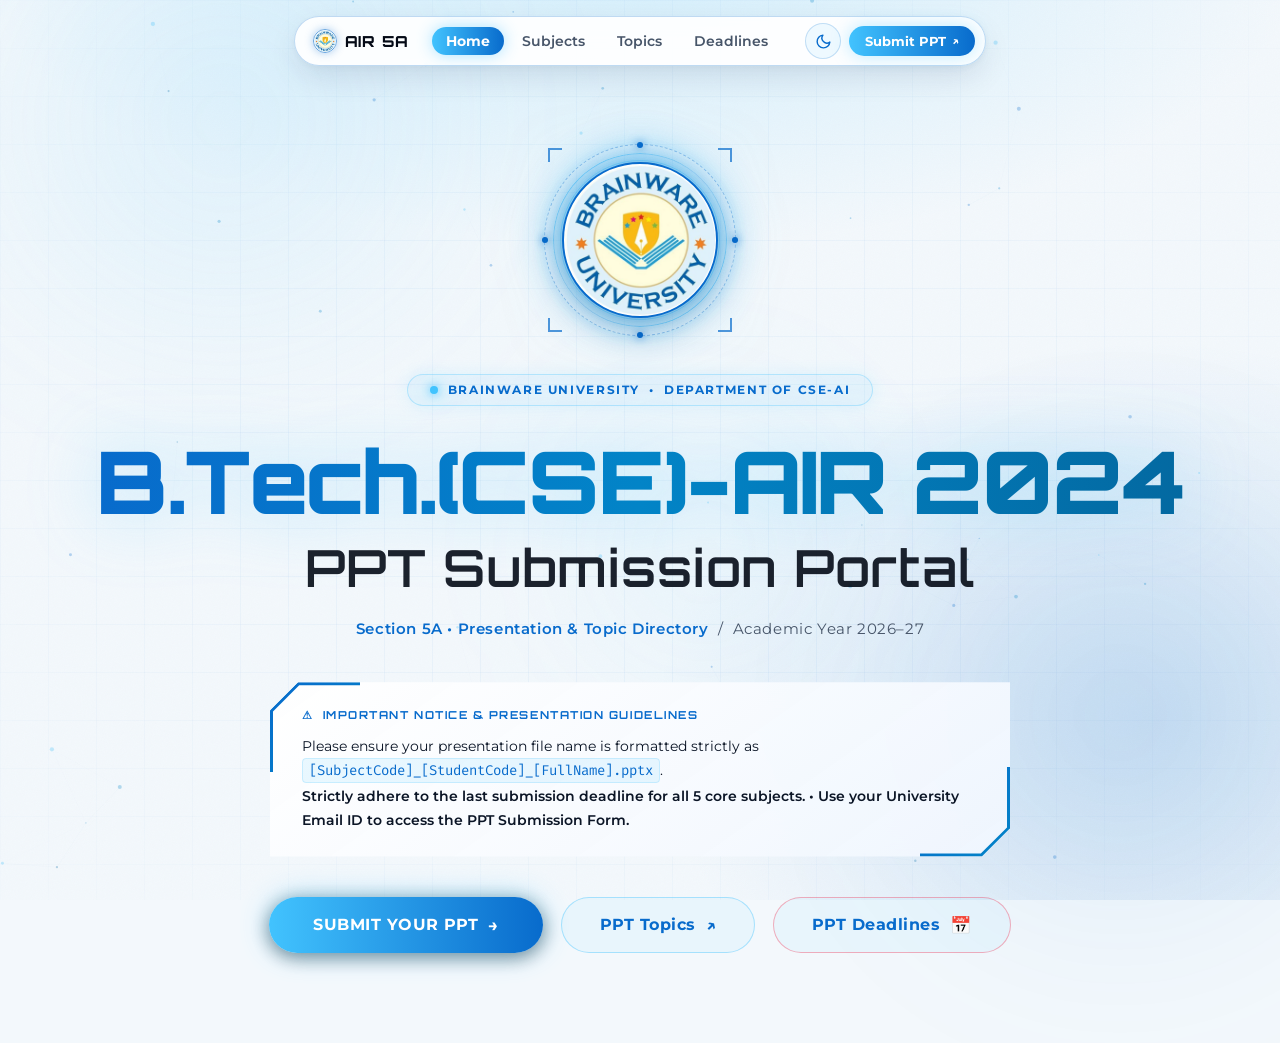
==== commit d83aefd8: "feat: add cyber event CSS design system and update HTML documents" ====
--- a/index.html
+++ b/index.html
@@ -25,33 +25,9 @@
 <!-- FLOATING TOP NAVIGATION PILL -->
 <header class="site-nav-wrap">
   <div class="site-nav">
-    <div class="site-nav-top">
-      <div class="nav-brand" onclick="nav('home')">
-        <img src="assets/brainware_logo.png" alt="Brainware University" class="nav-brand-logo">
-        <span class="nav-title">AIR 5A</span>
-      </div>
-      <div class="nav-actions">
-        <button class="theme-toggle-btn" id="themeToggleBtn" aria-label="Toggle dark / light theme" title="Toggle theme">
-          <svg class="theme-icon icon-moon" viewBox="0 0 24 24" fill="none" stroke="currentColor" stroke-width="2" stroke-linecap="round" stroke-linejoin="round">
-            <path d="M21 12.79A9 9 0 1 1 11.21 3 7 7 0 0 0 21 12.79z"></path>
-          </svg>
-          <svg class="theme-icon icon-sun" viewBox="0 0 24 24" fill="none" stroke="currentColor" stroke-width="2" stroke-linecap="round" stroke-linejoin="round">
-            <circle cx="12" cy="12" r="5"></circle>
-            <line x1="12" y1="1" x2="12" y2="3"></line>
-            <line x1="12" y1="21" x2="12" y2="23"></line>
-            <line x1="4.22" y1="4.22" x2="5.64" y2="5.64"></line>
-            <line x1="18.36" y1="18.36" x2="19.78" y2="19.78"></line>
-            <line x1="1" y1="12" x2="3" y2="12"></line>
-            <line x1="21" y1="12" x2="23" y2="12"></line>
-            <line x1="4.22" y1="19.78" x2="5.64" y2="18.36"></line>
-            <line x1="18.36" y1="5.64" x2="19.78" y2="4.22"></line>
-          </svg>
-        </button>
-        <button class="nav-btn-submit" onclick="nav('subjects')">
-          <span>Submit PPT</span>
-          <span class="btn-arrow">↗</span>
-        </button>
-      </div>
+    <div class="nav-brand" onclick="nav('home')">
+      <img src="assets/brainware_logo.png" alt="Brainware University" class="nav-brand-logo">
+      <span class="nav-title">AIR 5A</span>
     </div>
     <nav class="nav-links">
       <button class="nav-link active" onclick="nav('home')" data-nav="home">Home</button>
@@ -59,6 +35,28 @@
       <button class="nav-link" onclick="nav('topics')" data-nav="topics">Topics</button>
       <button class="nav-link" onclick="nav('deadlines')" data-nav="deadlines">Deadlines</button>
     </nav>
+    <div class="nav-actions">
+      <button class="theme-toggle-btn" id="themeToggleBtn" aria-label="Toggle dark / light theme" title="Toggle theme">
+        <svg class="theme-icon icon-moon" viewBox="0 0 24 24" fill="none" stroke="currentColor" stroke-width="2" stroke-linecap="round" stroke-linejoin="round">
+          <path d="M21 12.79A9 9 0 1 1 11.21 3 7 7 0 0 0 21 12.79z"></path>
+        </svg>
+        <svg class="theme-icon icon-sun" viewBox="0 0 24 24" fill="none" stroke="currentColor" stroke-width="2" stroke-linecap="round" stroke-linejoin="round">
+          <circle cx="12" cy="12" r="5"></circle>
+          <line x1="12" y1="1" x2="12" y2="3"></line>
+          <line x1="12" y1="21" x2="12" y2="23"></line>
+          <line x1="4.22" y1="4.22" x2="5.64" y2="5.64"></line>
+          <line x1="18.36" y1="18.36" x2="19.78" y2="19.78"></line>
+          <line x1="1" y1="12" x2="3" y2="12"></line>
+          <line x1="21" y1="12" x2="23" y2="12"></line>
+          <line x1="4.22" y1="19.78" x2="5.64" y2="18.36"></line>
+          <line x1="18.36" y1="5.64" x2="19.78" y2="4.22"></line>
+        </svg>
+      </button>
+      <button class="nav-btn-submit" onclick="nav('subjects')">
+        <span>Submit PPT</span>
+        <span class="btn-arrow">↗</span>
+      </button>
+    </div>
   </div>
 </header>
 
--- a/css/style.css
+++ b/css/style.css
@@ -256,18 +256,16 @@
   pointer-events: auto;
   display: flex;
   align-items: center;
-  gap: clamp(8px, 1.6vw, 20px);
+  justify-content: space-between;
+  gap: clamp(10px, 1.8vw, 24px);
   background: var(--nav-bg);
   backdrop-filter: blur(20px);
   -webkit-backdrop-filter: blur(20px);
   border: 1px solid var(--nav-border);
   border-radius: var(--pill);
-  padding: 6px 8px 6px 18px;
+  padding: 6px 10px 6px 18px;
   box-shadow: var(--nav-shadow);
   transition: background 0.3s ease, border-color 0.3s ease, box-shadow 0.3s ease;
-}
-.site-nav-top {
-  display: contents;
 }
 .nav-brand {
   order: 1;
@@ -463,7 +461,7 @@
   position: relative;
   width: clamp(124px, 16vw, 156px);
   height: clamp(124px, 16vw, 156px);
-  margin: clamp(16px, 2.8vw, 26px) auto clamp(20px, 3.5vw, 30px);
+  margin: clamp(16px, 2.8vw, 26px) auto clamp(40px, 6vw, 56px);
   display: flex;
   align-items: center;
   justify-content: center;
@@ -581,7 +579,7 @@
 /* Cyber Corner Brackets Flanking the Circular Emblem */
 .logo-corner-brackets {
   position: absolute;
-  inset: -24px;
+  inset: -14px;
   pointer-events: none;
   z-index: 2;
 }
@@ -2520,119 +2518,151 @@
     box-sizing: border-box;
   }
   .site-nav {
-    display: flex;
-    flex-direction: column;
-    width: 100%;
-    max-width: 520px;
-    padding: 8px 10px;
-    gap: 7px;
-    border-radius: 20px;
-    background: var(--nav-bg);
-    backdrop-filter: blur(25px);
-    -webkit-backdrop-filter: blur(25px);
-    box-shadow: 0 10px 32px rgba(0, 0, 0, 0.55), 0 0 1px rgba(66, 195, 254, 0.4);
-    box-sizing: border-box;
-  }
-  .site-nav-top {
-    display: flex;
-    align-items: center;
-    justify-content: space-between;
-    width: 100%;
-    order: 1;
+    display: grid !important;
+    grid-template-columns: 1fr auto !important;
+    grid-template-rows: auto auto !important;
+    grid-template-areas:
+      "brand actions"
+      "links links" !important;
+    width: 100% !important;
+    max-width: 500px !important;
+    padding: 8px 12px 8px 14px !important;
+    gap: 8px 8px !important;
+    border-radius: 20px !important;
+    background: var(--nav-bg) !important;
+    backdrop-filter: blur(25px) !important;
+    -webkit-backdrop-filter: blur(25px) !important;
+    box-shadow: 0 10px 32px rgba(0, 0, 0, 0.55), 0 0 1px rgba(66, 195, 254, 0.4) !important;
+    box-sizing: border-box !important;
   }
   .nav-brand {
-    order: 1;
-    gap: 8px;
-    flex-shrink: 0;
+    grid-area: brand !important;
+    display: flex !important;
+    align-items: center !important;
+    justify-self: start !important;
+    gap: 8px !important;
+    flex-shrink: 0 !important;
+    margin: 0 !important;
   }
   .nav-brand-logo {
-    width: 26px;
-    height: 26px;
+    width: 26px !important;
+    height: 26px !important;
   }
   .nav-title {
-    font-size: 0.9rem;
-    font-weight: 800;
-    display: block;
-    color: var(--txt-heading);
-    letter-spacing: 0.05em;
-  }
-  .nav-sub { display: none; }
+    font-size: 0.92rem !important;
+    font-weight: 800 !important;
+    display: block !important;
+    color: var(--txt-heading) !important;
+    letter-spacing: 0.05em !important;
+  }
+  .nav-sub { display: none !important; }
   .nav-actions {
-    order: 2;
-    display: flex;
-    align-items: center;
-    gap: 8px;
-    flex-shrink: 0;
+    grid-area: actions !important;
+    display: flex !important;
+    align-items: center !important;
+    justify-self: end !important;
+    gap: 8px !important;
+    flex-shrink: 0 !important;
+    margin: 0 !important;
   }
   .theme-toggle-btn {
-    width: 34px;
-    height: 34px;
-    min-width: 34px;
-    border-radius: 50%;
+    width: 34px !important;
+    height: 34px !important;
+    min-width: 34px !important;
+    border-radius: 50% !important;
   }
   .nav-btn-submit {
-    padding: 6px 13px;
-    font-size: 0.78rem;
-    min-height: 34px;
-    border-radius: var(--pill);
-    gap: 4px;
+    padding: 6px 14px !important;
+    font-size: 0.78rem !important;
+    min-height: 34px !important;
+    border-radius: var(--pill) !important;
+    gap: 5px !important;
   }
   .nav-links {
-    order: 2;
-    display: grid;
-    grid-template-columns: repeat(4, 1fr);
-    width: 100%;
-    gap: 4px;
-    background: rgba(0, 229, 255, 0.04);
-    padding: 3px;
-    border-radius: 12px;
-    border: 1px solid rgba(0, 229, 255, 0.12);
-    box-sizing: border-box;
+    grid-area: links !important;
+    display: grid !important;
+    grid-template-columns: repeat(4, 1fr) !important;
+    width: 100% !important;
+    gap: 4px !important;
+    background: rgba(0, 229, 255, 0.04) !important;
+    padding: 3px !important;
+    border-radius: 12px !important;
+    border: 1px solid rgba(0, 229, 255, 0.12) !important;
+    box-sizing: border-box !important;
+    margin: 0 !important;
   }
   .nav-link {
-    width: 100%;
-    text-align: center;
-    padding: 6px 4px;
-    font-size: 0.78rem;
-    font-weight: 600;
-    min-height: 32px;
-    border-radius: 9px;
-    display: flex;
-    align-items: center;
-    justify-content: center;
-    box-sizing: border-box;
+    width: 100% !important;
+    text-align: center !important;
+    padding: 6px 3px !important;
+    font-size: 0.78rem !important;
+    font-weight: 600 !important;
+    min-height: 32px !important;
+    border-radius: 9px !important;
+    display: flex !important;
+    align-items: center !important;
+    justify-content: center !important;
+    box-sizing: border-box !important;
+    white-space: nowrap !important;
   }
 
   /* Space from Logo and Page Top Spacing on Mobile/Tablets */
   .page { 
-    padding: calc(env(safe-area-inset-top, 0px) + clamp(142px, 24vw, 170px)) clamp(12px, 3.5vw, 28px) clamp(36px, 6vw, 64px); 
+    padding: calc(env(safe-area-inset-top, 0px) + clamp(130px, 20vw, 150px)) clamp(12px, 3.5vw, 28px) clamp(36px, 6vw, 64px); 
   }
   #home { 
-    padding-top: calc(env(safe-area-inset-top, 0px) + clamp(155px, 27vw, 188px)); 
+    padding-top: calc(env(safe-area-inset-top, 0px) + clamp(140px, 22vw, 165px)); 
   }
   #subjects, #topics, #deadlines, #rai-detail, #rsm-detail, #tmmd-detail, #pe-detail, #ra-detail, #submit-rsm {
-    padding-top: calc(env(safe-area-inset-top, 0px) + clamp(142px, 24vw, 170px));
+    padding-top: calc(env(safe-area-inset-top, 0px) + clamp(130px, 20vw, 150px));
   }
 
   .hero-logo-showcase {
-    width: clamp(120px, 30vw, 150px);
-    height: clamp(120px, 30vw, 150px);
-    margin: clamp(16px, 3.5vw, 24px) auto clamp(20px, 4vw, 30px);
+    width: clamp(120px, 30vw, 146px);
+    height: clamp(120px, 30vw, 146px);
+    margin: clamp(12px, 3vw, 20px) auto clamp(36px, 6vw, 48px);
+  }
+  .logo-corner-brackets {
+    inset: -12px;
   }
   .uni-badge {
-    padding: 6px 16px;
+    padding: 7px 18px;
     font-size: clamp(9.5px, 2.2vw, 11px);
     letter-spacing: 0.08em;
     max-width: 94vw;
     box-sizing: border-box;
     white-space: normal;
     text-align: center;
+    margin-bottom: clamp(18px, 3.5vw, 28px);
   }
   .section-title { font-size: clamp(1.4rem, 4.5vw, 2.4rem); }
   .detail-header h2 { font-size: clamp(1.3rem, 4vw, 2rem); }
   .back-btn { padding: 9px 16px; font-size: 12px; min-height: 40px; display: inline-flex; align-items: center; }
   .table-wrap { width: min(860px, 97vw); max-height: 54vh; }
   .toast-popup { bottom: 16px; right: 16px; left: 16px; text-align: center; }
+}
+
+@media (max-width: 380px) {
+  .site-nav {
+    padding: 6px 8px !important;
+    gap: 6px 6px !important;
+  }
+  .nav-title {
+    font-size: 0.84rem !important;
+  }
+  .nav-btn-submit {
+    padding: 5px 9px !important;
+    font-size: 0.72rem !important;
+    gap: 3px !important;
+  }
+  .nav-link {
+    font-size: 0.71rem !important;
+    padding: 5px 1px !important;
+  }
+  .uni-badge {
+    font-size: 9px !important;
+    padding: 6px 12px !important;
+  }
 }
 
 @media (max-width: 640px) {
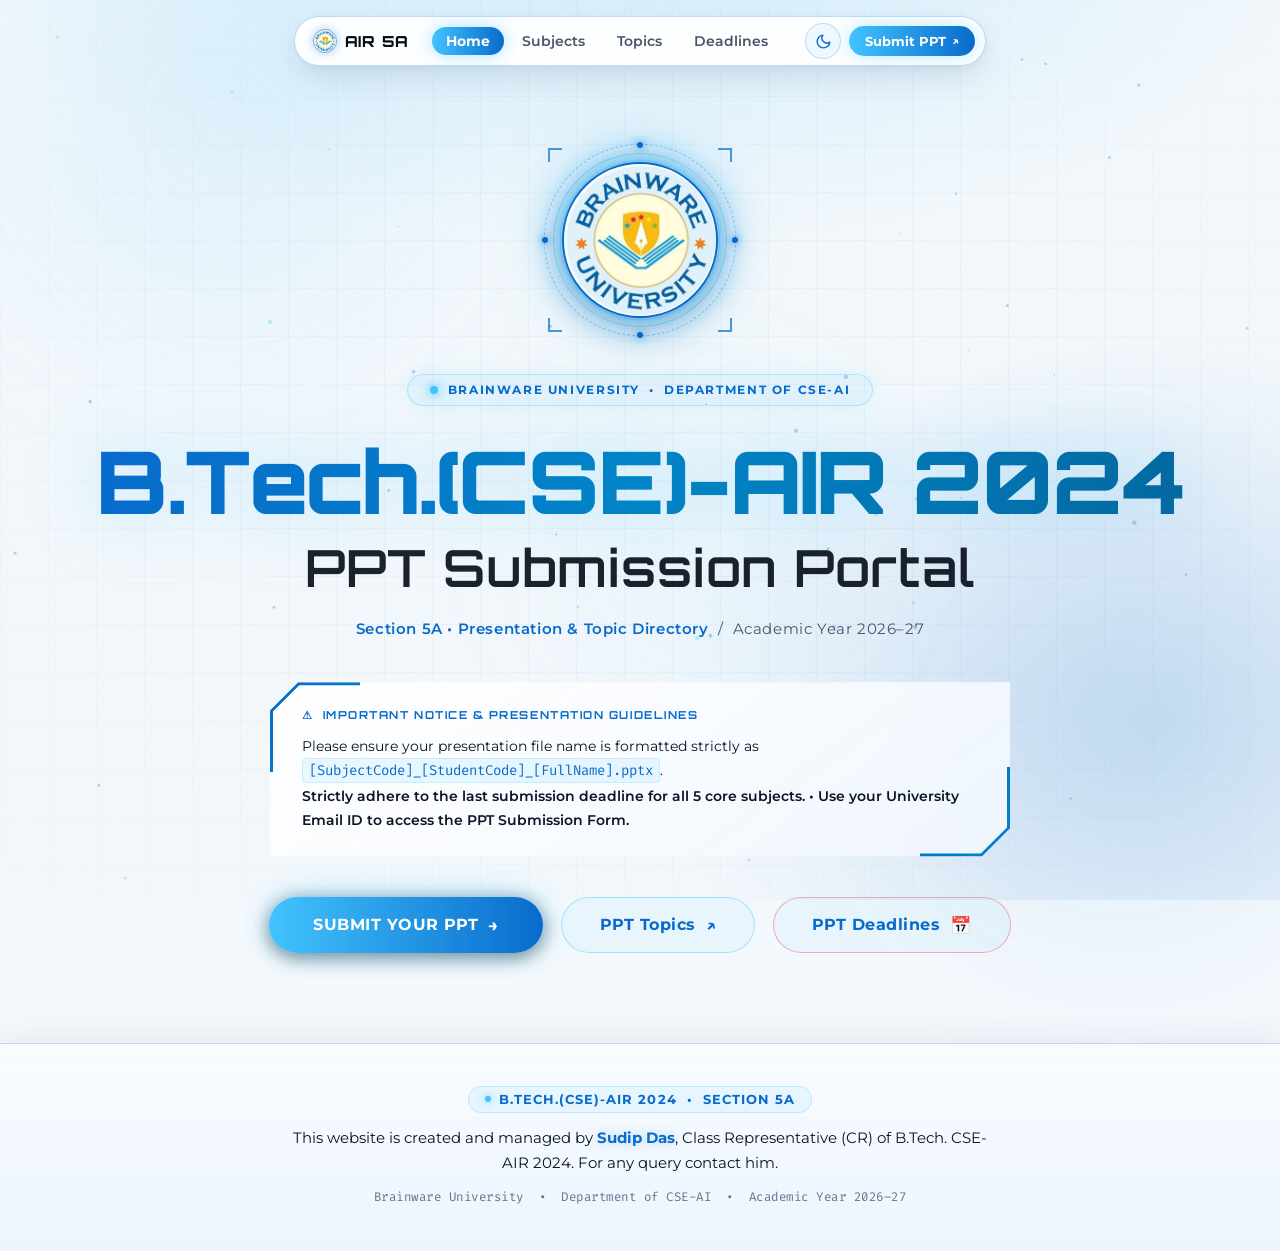
==== commit f6b32ca6: "feat: add comprehensive design system stylesheet and update HTML files" ====
--- a/index.html
+++ b/index.html
@@ -671,6 +671,25 @@
 
 
 <!-- =========================================================================
+     SITE FOOTER
+========================================================================= -->
+<footer class="site-footer" role="contentinfo">
+  <div class="footer-container">
+    <div class="footer-badge">
+      <span class="footer-dot"></span>
+      B.Tech.(CSE)-AIR 2024 &nbsp;•&nbsp; Section 5A
+    </div>
+    <p class="footer-text">
+      This website is created and managed by <span class="footer-author">Sudip Das</span>, Class Representative (CR) of B.Tech. CSE-AIR 2024. For any query contact him.
+    </p>
+    <div class="footer-meta">
+      Brainware University &nbsp;•&nbsp; Department of CSE-AI &nbsp;•&nbsp; Academic Year 2026–27
+    </div>
+  </div>
+</footer>
+
+
+<!-- =========================================================================
      INTERACTIVE PPT SUBMISSION MODAL
 ======================================================================== -->
 <div class="modal-backdrop" id="submitModal" role="dialog" aria-modal="true" aria-labelledby="modalTitle">
--- a/css/style.css
+++ b/css/style.css
@@ -171,6 +171,8 @@
   transition: background-color 0.3s ease, color 0.3s ease;
   padding-left: env(safe-area-inset-left, 0px);
   padding-right: env(safe-area-inset-right, 0px);
+  display: flex;
+  flex-direction: column;
 }
 
 /* ━━━━━━━━━━━━━━━━━━━━━━━━━━━━━━━━━━━━
@@ -428,7 +430,7 @@
   width: 100%;
   box-sizing: border-box;
 }
-.page.active { display: flex; }
+.page.active { display: flex; flex: 1 0 auto; }
 
 /* ━━━━━━━━━━━━━━━━━━━━━━━━━━━━━━━━━━━━
    HOME PAGE
@@ -2382,6 +2384,87 @@
 }
 
 /* ━━━━━━━━━━━━━━━━━━━━━━━━━━━━━━━━━━━━
+   SITE FOOTER SYSTEM
+━━━━━━━━━━━━━━━━━━━━━━━━━━━━━━━━━━━━ */
+.site-footer {
+  position: relative;
+  z-index: 10;
+  width: 100%;
+  margin-top: auto;
+  border-top: 1px solid var(--border);
+  background: linear-gradient(180deg, rgba(4, 7, 18, 0.78) 0%, rgba(2, 4, 10, 0.97) 100%);
+  backdrop-filter: blur(20px);
+  -webkit-backdrop-filter: blur(20px);
+  padding: clamp(28px, 4vw, 42px) clamp(16px, 4vw, 32px) clamp(30px, 4.5vw, 46px);
+  text-align: center;
+  box-shadow: 0 -12px 35px rgba(0, 0, 0, 0.55);
+  box-sizing: border-box;
+}
+
+[data-theme="light"] .site-footer {
+  background: linear-gradient(180deg, rgba(248, 252, 255, 0.94) 0%, rgba(236, 244, 253, 0.98) 100%);
+  border-top-color: rgba(8, 107, 204, 0.2);
+  box-shadow: 0 -8px 24px rgba(8, 28, 64, 0.05);
+}
+
+.footer-container {
+  width: min(900px, 94vw);
+  margin: 0 auto;
+  display: flex;
+  flex-direction: column;
+  align-items: center;
+  gap: 12px;
+}
+
+.footer-badge {
+  display: inline-flex;
+  align-items: center;
+  gap: 8px;
+  background: rgba(66, 195, 254, 0.08);
+  border: 1px solid rgba(66, 195, 254, 0.25);
+  border-radius: var(--pill);
+  padding: 5px 16px;
+  font-family: var(--font-body);
+  font-size: clamp(0.72rem, 1.2vw, 0.8rem);
+  font-weight: 700;
+  letter-spacing: 0.08em;
+  text-transform: uppercase;
+  color: var(--cyan);
+}
+
+.footer-dot {
+  width: 6px;
+  height: 6px;
+  border-radius: 50%;
+  background: #42c3fe;
+  box-shadow: 0 0 8px #42c3fe;
+  animation: pulse 2s infinite ease-in-out;
+}
+
+.footer-text {
+  font-family: var(--font-body);
+  font-size: clamp(0.85rem, 1.35vw, 0.95rem);
+  color: var(--txt);
+  line-height: 1.65;
+  margin: 0;
+  max-width: 720px;
+}
+
+.footer-author {
+  color: var(--cyan);
+  font-weight: 700;
+  text-shadow: 0 0 12px var(--cyan-glow);
+}
+
+.footer-meta {
+  font-family: var(--font-mono);
+  font-size: clamp(0.7rem, 1.1vw, 0.78rem);
+  color: var(--txt3);
+  letter-spacing: 0.04em;
+  margin-top: 2px;
+}
+
+/* ━━━━━━━━━━━━━━━━━━━━━━━━━━━━━━━━━━━━
    SUBMIT.HTML STANDALONE COMPATIBILITY
 ━━━━━━━━━━━━━━━━━━━━━━━━━━━━━━━━━━━━ */
 .subjects-grid {
@@ -2663,6 +2746,12 @@
     font-size: 9px !important;
     padding: 6px 12px !important;
   }
+  .card-action-btn {
+    min-height: 35px !important;
+    height: 35px !important;
+    font-size: 0.76rem !important;
+    padding: 0 10px !important;
+  }
 }
 
 @media (max-width: 640px) {
@@ -2674,8 +2763,8 @@
     margin: 0 auto;
   }
   .subject-card, .topic-card {
-    min-height: auto;
-    padding: 24px 20px 34px;
+    min-height: auto !important;
+    padding: 22px 18px 24px !important;
   }
   .filter-pills {
     display: flex;
@@ -2696,15 +2785,25 @@
 
 @media (max-width: 520px) {
   .card-actions {
-    flex-direction: column;
-    gap: 8px;
-    width: 100%;
+    display: flex !important;
+    flex-direction: column !important;
+    gap: 8px !important;
+    width: 100% !important;
+    margin-top: 14px !important;
   }
   .card-action-btn {
-    width: 100%;
-    min-height: 44px;
-    text-align: center;
-    justify-content: center;
+    width: 100% !important;
+    flex: 0 0 auto !important;
+    min-height: 38px !important;
+    height: 38px !important;
+    padding: 0 14px !important;
+    font-size: 0.8rem !important;
+    font-weight: 700 !important;
+    border-radius: 9px !important;
+    text-align: center !important;
+    justify-content: center !important;
+    display: inline-flex !important;
+    align-items: center !important;
   }
 }
 
